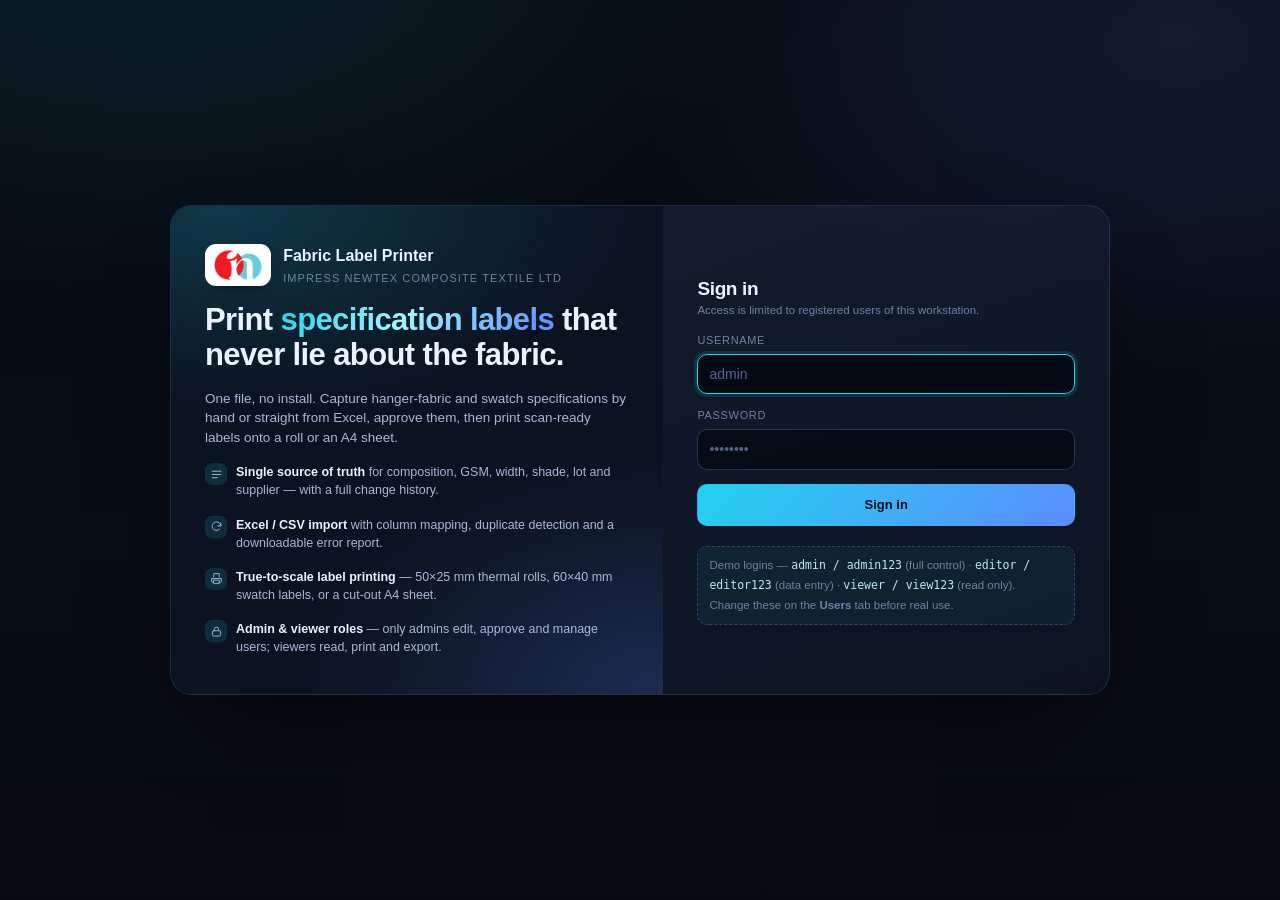
==== Fabric-Label-Printer.html @ ee3ee18d "Add Fabric Label Printer app Co-Authored-By: Claude Sonnet 5.5 <noreply@anthropic.com> Claude-Sessio" ====
<!doctype html>
<html lang="en">
<head>
<meta charset="utf-8">
<meta name="viewport" content="width=device-width, initial-scale=1">
<title>Fabric Label Printer — fabric & swatch specification labels</title>
<meta name="description" content="Offline single-file app to capture hanger-fabric and swatch specifications by hand or from Excel, approve them with admin/viewer roles, and print true-to-scale Code 39 specification labels to a thermal roll or A4 sheet.">
<meta name="generator" content="Fabric Label Printer">
<link rel="icon" href="data:image/svg+xml,%3Csvg xmlns='http://www.w3.org/2000/svg' viewBox='0 0 24 24'%3E%3Crect width='24' height='24' rx='5' fill='%2322d3ee'/%3E%3Cpath d='M5 7h14M5 12h14M5 17h9' stroke='%2304121a' stroke-width='2.2' stroke-linecap='round'/%3E%3C/svg%3E">
<style>
/* ===== Fabric Label Printer — styles ===== */
:root{
  --bg:#070b12; --bg2:#0c1320; --panel:linear-gradient(160deg,rgba(22,32,52,.92),rgba(13,20,34,.88));
  --panel-solid:#111a2b; --line:rgba(120,160,220,.16); --line2:rgba(120,160,220,.28);
  --ink:#eaf1ff; --ink2:#a9b8d4; --mut:#6f82a3;
  --acc:#22d3ee; --acc2:#5b8cff; --ok:#34d399; --warn:#fbbf24; --bad:#fb7185; --mut2:#a78bfa;
  --r:16px; --r-s:11px; --sh:0 18px 40px -22px rgba(0,0,0,.85);
  --f:-apple-system,BlinkMacSystemFont,"Segoe UI",Inter,Roboto,"Helvetica Neue",Arial,sans-serif;
  --mono:ui-monospace,SFMono-Regular,"SF Mono",Menlo,Consolas,monospace;
  color-scheme:dark;
}
*{box-sizing:border-box;-webkit-tap-highlight-color:transparent}
html,body{margin:0;padding:0}
body{
  font-family:var(--f); background:var(--bg); color:var(--ink); min-height:100vh;
  background-image:
    radial-gradient(1100px 620px at 12% -8%, rgba(34,211,238,.10), transparent 60%),
    radial-gradient(900px 560px at 92% 4%, rgba(91,140,255,.12), transparent 62%),
    linear-gradient(180deg,#070b12,#080d16 60%,#070a11);
  background-attachment:fixed; font-size:14px; line-height:1.45;
}
h1,h2,h3,h4{margin:0;font-weight:650;letter-spacing:-.02em}
a{color:var(--acc)}
button,input,select,textarea{font:inherit;color:inherit}
::-webkit-scrollbar{width:11px;height:11px}
::-webkit-scrollbar-thumb{background:rgba(120,160,220,.24);border-radius:8px;border:3px solid transparent;background-clip:content-box}
::-webkit-scrollbar-track{background:transparent}
.hide{display:none!important}
.hid{display:none!important}
/* ---------- layout ---------- */
.app{display:flex;min-height:100vh;flex-direction:column}
header.top{
  position:sticky;top:0;z-index:40;display:flex;align-items:center;gap:14px;padding:10px 18px;
  background:rgba(8,13,22,.82);backdrop-filter:blur(14px);border-bottom:1px solid var(--line);
}
.brand{display:flex;align-items:center;gap:11px;min-width:0}
.logo{width:38px;height:38px;flex:0 0 38px;border-radius:11px;background:linear-gradient(135deg,var(--acc),var(--acc2));
  display:grid;place-items:center;box-shadow:0 8px 22px -10px rgba(34,211,238,.8)}
.logo svg{width:22px;height:22px}
.brand b{font-size:15px;display:block;white-space:nowrap;overflow:hidden;text-overflow:ellipsis;max-width:44vw}
.brandlogo{height:34px;width:auto;flex:0 0 auto;background:#fff;border-radius:9px;padding:3px 5px;box-shadow:0 6px 16px -10px #000}
.brandlogo.lg{height:42px;border-radius:11px}
.brand span{font-size:11px;color:var(--mut);letter-spacing:.10em;text-transform:uppercase}
.top-spacer{flex:1}
.who{display:flex;align-items:center;gap:9px;background:rgba(255,255,255,.04);border:1px solid var(--line);padding:5px 11px 5px 6px;border-radius:999px}
.av{width:26px;height:26px;border-radius:50%;display:grid;place-items:center;font-size:11px;font-weight:700;color:#04121a;
  background:linear-gradient(135deg,var(--acc),#7dd3fc)}
.av.v{background:linear-gradient(135deg,#94a3b8,#cbd5e1)}
.av.e{background:linear-gradient(135deg,#fbbf24,#f59e0b)}
.who small{color:var(--mut);font-size:11px;display:block;line-height:1.1}
.who b{font-size:12.5px}
.tabs{display:flex;gap:2px;overflow-x:auto;padding:0 12px;background:rgba(8,13,22,.55);border-bottom:1px solid var(--line);position:sticky;top:59px;z-index:35;backdrop-filter:blur(12px)}
.tab{display:flex;align-items:center;gap:7px;padding:11px 14px;font-size:13px;color:var(--ink2);border:0;background:none;cursor:pointer;
  border-bottom:2px solid transparent;white-space:nowrap}
.tab:hover{color:var(--ink);background:rgba(255,255,255,.03)}
.tab.on{color:var(--ink);border-bottom-color:var(--acc);background:linear-gradient(180deg,transparent,rgba(34,211,238,.09))}
.tab .ic{font-size:14px;opacity:.9}
.tab .cnt{background:rgba(120,160,220,.18);border-radius:999px;padding:0 6px;font-size:10.5px;color:var(--ink2)}
main{padding:20px 18px 70px;max-width:1560px;margin:0 auto;width:100%}
.view{display:none}
.view.on{display:block;animation:fade .28s ease both}
@keyframes fade{from{opacity:0;transform:translateY(7px)}to{opacity:1;transform:none}}
/* ---------- generic ---------- */
.card{background:var(--panel);border:1px solid var(--line);border-radius:var(--r);box-shadow:var(--sh);padding:16px 17px}
.card+.card{margin-top:15px}
.card h3{font-size:14px;display:flex;align-items:center;gap:9px;margin-bottom:3px}
.card h3 .dot{width:7px;height:7px;border-radius:50%;background:var(--acc);box-shadow:0 0 0 4px rgba(34,211,238,.14)}
.card .sub{color:var(--mut);font-size:12px;margin-bottom:14px}
.row{display:flex;gap:12px;flex-wrap:wrap;align-items:center}
.grid{display:grid;gap:14px}
.g2{grid-template-columns:repeat(2,minmax(0,1fr))}
.g3{grid-template-columns:repeat(3,minmax(0,1fr))}
.g4{grid-template-columns:repeat(4,minmax(0,1fr))}
.g23{grid-template-columns:1.55fr 1fr}
.g32{grid-template-columns:1fr 1.55fr}
@media(max-width:1100px){.g2,.g3,.g4,.g23,.g32{grid-template-columns:1fr}}
.pad-l{padding-left:0}
button.btn{
  display:inline-flex;align-items:center;gap:7px;border:1px solid var(--line2);background:rgba(255,255,255,.045);
  padding:8px 13px;border-radius:10px;cursor:pointer;font-size:13px;transition:.15s;white-space:nowrap
}
button.btn:hover{background:rgba(255,255,255,.09);border-color:var(--acc);transform:translateY(-1px)}
button.btn:active{transform:translateY(0)}
button.btn:disabled{opacity:.4;cursor:not-allowed;transform:none}
button.btn.pri{background:linear-gradient(135deg,var(--acc),var(--acc2));border-color:transparent;color:#04121a;font-weight:650}
button.btn.pri:hover{filter:brightness(1.08)}
button.btn.ok{border-color:rgba(52,211,153,.5);color:#8ff0cd;background:rgba(52,211,153,.12)}
button.btn.bad{border-color:rgba(251,113,133,.5);color:#ffc0cb;background:rgba(251,113,133,.12)}
button.btn.sm{padding:5px 9px;font-size:12px;border-radius:8px}
button.btn.gs{background:none;border-color:transparent;color:var(--ink2)}
button.btn.gs:hover{color:var(--ink);background:rgba(255,255,255,.06)}
label.f{display:block}
label.f>span{display:block;font-size:11px;letter-spacing:.06em;text-transform:uppercase;color:var(--mut);margin-bottom:5px}
label.f>span i{color:var(--bad);font-style:normal}
input[type=text],input[type=password],input[type=number],input[type=date],input[type=search],select,textarea{
  width:100%;background:rgba(4,9,17,.7);border:1px solid var(--line2);border-radius:10px;padding:9px 11px;outline:none;transition:.15s
}
input:focus,select:focus,textarea:focus{border-color:var(--acc);box-shadow:0 0 0 3px rgba(34,211,238,.13);background:rgba(4,9,17,.9)}
input::placeholder,textarea::placeholder{color:#54648a}
select{appearance:none;background-image:linear-gradient(45deg,transparent 50%,var(--ink2) 50%),linear-gradient(135deg,var(--ink2) 50%,transparent 50%);
  background-position:calc(100% - 17px) 50%,calc(100% - 12px) 50%;background-size:5px 5px;background-repeat:no-repeat;padding-right:30px}
.chip{display:inline-flex;align-items:center;gap:6px;padding:3px 10px;border-radius:999px;font-size:11.5px;border:1px solid var(--line2);background:rgba(255,255,255,.04)}
.badge{padding:2.5px 9px;border-radius:999px;font-size:11px;font-weight:650;border:1px solid transparent;white-space:nowrap}
.b-approved{background:rgba(52,211,153,.16);color:#7ff0c4;border-color:rgba(52,211,153,.42)}
.b-draft{background:rgba(148,163,184,.15);color:#c9d6ec;border-color:rgba(148,163,184,.35)}
.b-submitted{background:rgba(34,211,238,.15);color:#8fe9f7;border-color:rgba(34,211,238,.4)}
.b-rejected{background:rgba(251,113,133,.16);color:#ffc3cd;border-color:rgba(251,113,133,.42)}
.b-hold{background:rgba(251,191,36,.16);color:#ffe08a;border-color:rgba(251,191,36,.42)}
.mut{color:var(--mut)}
.mono{font-family:var(--mono)}
.tiny{font-size:11.5px}
.right{text-align:right}
hr.sep{border:0;border-top:1px solid var(--line);margin:15px 0}
/* ---------- login ---------- */
.login-wrap{min-height:100vh;display:grid;place-items:center;padding:24px}
.login{width:100%;max-width:940px;display:grid;grid-template-columns:1.05fr .95fr;border-radius:22px;overflow:hidden;
  border:1px solid var(--line);background:var(--panel);box-shadow:0 40px 90px -40px rgba(0,0,0,.95)}
@media(max-width:820px){.login{grid-template-columns:1fr}}
.login-hero{padding:38px 34px;background:
  radial-gradient(700px 340px at 10% 0%,rgba(34,211,238,.20),transparent 60%),
  radial-gradient(600px 380px at 100% 100%,rgba(91,140,255,.22),transparent 60%),#0b1220;display:flex;flex-direction:column;gap:16px}
.login-hero h1{font-size:31px;line-height:1.12}
.login-hero h1 em{font-style:normal;background:linear-gradient(120deg,var(--acc),#a5f3fc 45%,var(--acc2));-webkit-background-clip:text;background-clip:text;color:transparent}
.login-hero p{color:var(--ink2);margin:0;font-size:13.5px}
.feat{display:flex;gap:9px;align-items:flex-start;font-size:12.5px;color:var(--ink2)}
.feat b{color:var(--ink)}
.feat .k{width:22px;height:22px;flex:0 0 22px;border-radius:7px;background:rgba(34,211,238,.14);display:grid;place-items:center;font-size:12px}
.login-form{padding:34px;display:flex;flex-direction:column;gap:14px;justify-content:center}
.cred-hint{margin-top:6px;font-size:11.5px;color:var(--mut);background:rgba(34,211,238,.07);border:1px dashed var(--line2);padding:9px 11px;border-radius:10px;line-height:1.7}
.cred-hint code{font-family:var(--mono);color:#bde9f4}
/* ---------- KPI ---------- */
.kpis{display:grid;gap:13px;grid-template-columns:repeat(auto-fit,minmax(178px,1fr))}
.kpi{position:relative;overflow:hidden;background:var(--panel);border:1px solid var(--line);border-radius:15px;padding:14px 15px;cursor:default;transition:.18s}
.kpi.cx{cursor:pointer}
.kpi.cx:hover{transform:translateY(-3px);border-color:var(--acc);box-shadow:0 20px 38px -24px rgba(34,211,238,.7)}
.kpi::after{content:"";position:absolute;inset:0 auto auto 0;height:3px;width:100%;background:var(--acc);opacity:.85}
.kpi.k-ok::after{background:var(--ok)} .kpi.k-bad::after{background:var(--bad)}
.kpi.k-warn::after{background:var(--warn)} .kpi.k-mut::after{background:var(--mut2)}
.kpi .lbl{font-size:11px;text-transform:uppercase;letter-spacing:.09em;color:var(--mut);display:flex;align-items:center;gap:6px}
.kpi .val{font-size:32px;font-weight:700;letter-spacing:-.03em;margin:3px 0 1px;font-variant-numeric:tabular-nums}
.kpi .foot{font-size:11.5px;color:var(--mut);display:flex;align-items:center;gap:5px}
.kpi .spark{position:absolute;right:12px;top:12px;opacity:.5;font-size:16px}
.bar{height:7px;border-radius:99px;background:rgba(255,255,255,.07);overflow:hidden;margin-top:9px}
.bar>i{display:block;height:100%;border-radius:99px;background:linear-gradient(90deg,var(--acc),var(--acc2));width:0;transition:width .9s cubic-bezier(.2,.8,.2,1)}
/* ---------- charts ---------- */
.donut{display:flex;gap:20px;align-items:center;flex-wrap:wrap}
.donut .ring{position:relative;width:172px;height:172px;flex:0 0 172px}
.donut .ring svg{transform:rotate(-90deg)}
.donut .ring .mid{position:absolute;inset:0;display:grid;place-items:center;text-align:center}
.donut .ring .mid b{font-size:27px;display:block;line-height:1}
.donut .ring .mid span{font-size:10.5px;color:var(--mut);text-transform:uppercase;letter-spacing:.09em}
.legend{flex:1;min-width:190px;display:flex;flex-direction:column;gap:7px}
.lg{display:flex;align-items:center;gap:9px;font-size:12.5px;cursor:pointer;padding:5px 8px;border-radius:9px;border:1px solid transparent}
.lg:hover{background:rgba(255,255,255,.045);border-color:var(--line)}
.lg .sw{width:10px;height:10px;border-radius:3px;flex:0 0 10px}
.lg .nm{flex:1;color:var(--ink2)}
.lg b{font-variant-numeric:tabular-nums}
.hbars{display:flex;flex-direction:column;gap:9px}
.hb{display:grid;grid-template-columns:112px 1fr 46px;gap:10px;align-items:center;font-size:12px;cursor:pointer;padding:2px 4px;border-radius:8px}
.hb:hover{background:rgba(255,255,255,.045)}
.hb .nm{color:var(--ink2);white-space:nowrap;overflow:hidden;text-overflow:ellipsis}
.hb .tr{height:9px;border-radius:99px;background:rgba(255,255,255,.06);overflow:hidden}
.hb .tr>i{display:block;height:100%;border-radius:99px;width:0;transition:width .9s cubic-bezier(.2,.8,.2,1)}
.hb b{text-align:right;font-variant-numeric:tabular-nums}
/* ---------- table ---------- */
.tbl-wrap{border:1px solid var(--line);border-radius:var(--r);overflow:auto;max-height:64vh;background:rgba(6,11,19,.55)}
table.tbl{width:100%;border-collapse:separate;border-spacing:0;font-size:12.8px}
table.tbl th{position:sticky;top:0;z-index:2;background:#0e1727;text-align:left;font-size:11px;text-transform:uppercase;letter-spacing:.07em;
  color:var(--mut);padding:10px 10px;border-bottom:1px solid var(--line2);white-space:nowrap;cursor:pointer;user-select:none}
table.tbl th:hover{color:var(--ink)}
table.tbl td{padding:9px 10px;border-bottom:1px solid rgba(120,160,220,.09);vertical-align:middle}
table.tbl tbody tr:hover{background:rgba(34,211,238,.055)}
table.tbl tbody tr.sel{background:rgba(34,211,238,.10)}
table.tbl td.act{text-align:right;white-space:nowrap}
table.tbl .ref{font-family:var(--mono);font-size:11.8px;color:#9fe8f7}
.tbl-empty{padding:46px 20px;text-align:center;color:var(--mut)}
.tbl-empty b{display:block;color:var(--ink2);margin-bottom:5px;font-size:14px}
input[type=checkbox]{width:15px;height:15px;accent-color:var(--acc);cursor:pointer}
.toolbar{display:flex;gap:9px;flex-wrap:wrap;align-items:center;margin-bottom:13px}
.toolbar .grow{flex:1;min-width:190px}
.toolbar input[type=search]{padding-left:32px;background-image:url("data:image/svg+xml,%3Csvg xmlns='http://www.w3.org/2000/svg' viewBox='0 0 24 24' fill='none' stroke='%236f82a3' stroke-width='2'%3E%3Ccircle cx='11' cy='11' r='7'/%3E%3Cpath d='M20 20l-3.5-3.5'/%3E%3C/svg%3E");
  background-repeat:no-repeat;background-position:9px 50%;background-size:15px}
.bulk{display:flex;gap:9px;align-items:center;flex-wrap:wrap;background:rgba(34,211,238,.09);border:1px solid rgba(34,211,238,.3);
  border-radius:12px;padding:9px 12px;margin-bottom:12px}
/* ---------- form ---------- */
.fsect{border:1px solid var(--line);border-radius:14px;padding:14px 15px;background:rgba(9,15,26,.5)}
.fsect+.fsect{margin-top:13px}
.fsect h4{font-size:12px;text-transform:uppercase;letter-spacing:.09em;color:var(--acc);margin-bottom:11px;display:flex;align-items:center;gap:8px}
.fgrid{display:grid;gap:11px;grid-template-columns:repeat(auto-fit,minmax(190px,1fr))}
.fgrid .full{grid-column:1/-1}
.warnbox{font-size:12px;color:#ffe08a;background:rgba(251,191,36,.10);border:1px solid rgba(251,191,36,.34);border-radius:10px;padding:8px 11px;margin-top:9px}
/* ---------- label studio ---------- */
.studio{display:grid;grid-template-columns:330px 1fr;gap:15px}
@media(max-width:1150px){.studio{grid-template-columns:1fr}}
.presets{display:flex;flex-wrap:wrap;gap:6px}
.preset{border:1px solid var(--line2);background:rgba(255,255,255,.04);border-radius:9px;padding:6px 9px;font-size:11.5px;cursor:pointer}
.preset.on{border-color:var(--acc);background:rgba(34,211,238,.14);color:#bff0fa}
.fieldlist{display:flex;flex-direction:column;gap:5px;max-height:290px;overflow:auto;padding-right:3px}
.frow{display:flex;align-items:center;gap:8px;font-size:12.5px;background:rgba(255,255,255,.03);border:1px solid var(--line);border-radius:9px;padding:6px 9px}
.frow.on{border-color:rgba(34,211,238,.42);background:rgba(34,211,238,.09)}
.frow .nm{flex:1;white-space:nowrap;overflow:hidden;text-overflow:ellipsis}
.frow .mv{border:0;background:none;color:var(--mut);cursor:pointer;padding:1px 3px;font-size:11px}
.frow .mv:hover{color:var(--ink)}
.stage{background:
  linear-gradient(45deg,rgba(255,255,255,.022) 25%,transparent 25%,transparent 75%,rgba(255,255,255,.022) 75%) 0 0/22px 22px,
  linear-gradient(45deg,rgba(255,255,255,.022) 25%,transparent 25%,transparent 75%,rgba(255,255,255,.022) 75%) 11px 11px/22px 22px,
  #0a1120;
  border:1px solid var(--line);border-radius:14px;padding:22px;display:grid;place-items:center;min-height:430px;overflow:auto}
.stage-inner{transform-origin:top center}
.qlist{display:flex;flex-direction:column;gap:6px;max-height:250px;overflow:auto}
.qitem{display:flex;align-items:center;gap:9px;background:rgba(255,255,255,.03);border:1px solid var(--line);border-radius:10px;padding:7px 10px;font-size:12.5px}
.qitem .ref{font-family:var(--mono);color:#9fe8f7;font-size:11.5px}
.qitem .nm{flex:1;white-space:nowrap;overflow:hidden;text-overflow:ellipsis}
.qitem input{width:58px;text-align:center;padding:4px 6px}
/* ---------- the label itself ---------- */
.label{
  background:#fff;color:#0a0a0a;position:relative;overflow:hidden;display:flex;flex-direction:column;
  border:1px solid #d5dae1;
}
.label .lb-head{display:flex;align-items:flex-start;justify-content:space-between;gap:6px;border-bottom:1.5px solid #0a0a0a;padding-bottom:2px}
.label .lb-brand{font-weight:800;letter-spacing:.02em;text-transform:uppercase;line-height:1.05}
.label .lb-type{font-weight:700;text-transform:uppercase;border:1px solid #0a0a0a;border-radius:3px;padding:0 3px;white-space:nowrap}
.label .lb-idrow{display:flex;align-items:center;gap:6px;margin-top:3px}
.label .lb-ref{font-family:var(--mono);font-weight:700;letter-spacing:.03em}
.label .lb-grid{flex:1;display:grid;align-content:start;gap:0;margin-top:3px}
.label .lb-cell{display:flex;gap:4px;align-items:baseline;border-bottom:1px dotted #b9c0c9;padding:1px 0;min-width:0}
.label .lb-cell .k{color:#4b5563;text-transform:uppercase;letter-spacing:.03em;white-space:nowrap;flex:0 0 auto;font-weight:600}
.label .lb-cell .v{font-weight:650;white-space:normal;overflow:hidden;flex:1;min-width:0;line-height:1.15;max-height:2.3em}
.stage-inner .label.over{box-shadow:inset 0 0 0 2px #ff4b5c}
.label .lb-grid{row-gap:0}
.label .lb-cell.wide{grid-column:1/-1}
.label .lb-foot{display:flex;justify-content:space-between;gap:6px;border-top:1px solid #0a0a0a;padding-top:1px;margin-top:2px;color:#374151;line-height:1.15}
.label .lb-grid{align-content:space-between}
.label .lb-headwrap{display:flex;align-items:center;gap:.55em;min-width:0;flex:1 1 auto}
.label .lb-logo{height:2.05em;width:auto;flex:0 0 auto;image-rendering:auto}
.label.short .lb-logo{height:1.6em}
.label .lb-bar{display:flex;align-items:center;gap:.6em;width:100%;flex:0 0 auto;color:#0a0a0a}
.label .lb-bar .lb-bar-txt{white-space:nowrap}
.label .lb-bar>div{flex:1 1 auto;min-width:0}
.label svg.bcode{display:block;height:100%}
.label .lb-wm{position:absolute;right:-6px;bottom:-10px;font-size:44px;font-weight:900;color:rgba(10,10,10,.05);pointer-events:none}
/* ---------- print ---------- */
#printArea{display:none}
@media print{
  html,body{background:#fff!important;background-image:none!important;color:#111!important;margin:0!important;padding:0!important;width:auto!important;height:auto!important}
  *{-webkit-print-color-adjust:exact!important;print-color-adjust:exact!important}
  .label{break-inside:avoid;page-break-inside:avoid}
  /* --- mode A: printing labels (roll or cut sheet) --- */
  body.printing-labels #app,body.printing-labels #login,body.printing-labels #modalHost,body.printing-labels #toasts{display:none!important}
  body.printing-labels #printArea{display:block!important}
  body.printing-labels #printArea .label{box-shadow:none!important}
  /* --- mode B: printing the report / register (app stays, chrome goes) --- */
  body:not(.printing-labels) #login,body:not(.printing-labels) #modalHost,body:not(.printing-labels) #toasts,
  body:not(.printing-labels) header.top,body:not(.printing-labels) nav.tabs,
  body:not(.printing-labels) .no-print,body:not(.printing-labels) .toolbar,body:not(.printing-labels) .bulk{display:none!important}
  body:not(.printing-labels) main{padding:0!important;max-width:none!important}
  body:not(.printing-labels) button,body:not(.printing-labels) select,body:not(.printing-labels) input[type=search],
  body:not(.printing-labels) .steps,body:not(.printing-labels) .toolbar{display:none!important}
  body:not(.printing-labels) .card,body:not(.printing-labels) .kpi,body:not(.printing-labels) .fsect,body:not(.printing-labels) .tbl-wrap{
    background:#fff!important;color:#111!important;border-color:#c9ced6!important;box-shadow:none!important}
  body:not(.printing-labels) .card h3,body:not(.printing-labels) .card .sub,body:not(.printing-labels) .kpi .val,
  body:not(.printing-labels) .kpi .lbl,body:not(.printing-labels) .kpi .foot,body:not(.printing-labels) h2,
  body:not(.printing-labels) .mut,body:not(.printing-labels) .tiny{color:#111!important}
  body:not(.printing-labels) .wa{background:#fff!important;color:#111!important;border-color:#c9ced6!important}
  body:not(.printing-labels) .kpi::after,body:not(.printing-labels) .dot{display:none!important}
  body:not(.printing-labels) .tbl-wrap{border:1px solid #c9ced6!important}
  body:not(.printing-labels) table.tbl th{background:#eef2f7!important;color:#111!important}
  body:not(.printing-labels) table.tbl td{color:#111!important;border-color:#dde2e8!important}
}
.print-sheet{display:grid;justify-content:start}
.print-sheet .label{margin:0}
.print-sheet.gapped{gap:3mm}
/* ---------- modal / toast ---------- */
.scrim{position:fixed;inset:0;background:rgba(3,6,12,.72);backdrop-filter:blur(4px);z-index:90;display:grid;place-items:center;padding:20px}
.modal{width:100%;max-width:660px;max-height:88vh;overflow:auto;background:linear-gradient(160deg,#131d30,#0d1626);
  border:1px solid var(--line2);border-radius:18px;box-shadow:0 40px 90px -35px #000;padding:20px 21px}
.modal h3{font-size:16px;margin-bottom:4px}
.modal .foot{display:flex;justify-content:flex-end;gap:9px;margin-top:18px;flex-wrap:wrap}
#toasts{position:fixed;right:16px;bottom:16px;z-index:120;display:flex;flex-direction:column;gap:8px;max-width:340px}
.toast{background:linear-gradient(150deg,#152033,#101a2a);border:1px solid var(--line2);border-left:3px solid var(--acc);
  border-radius:12px;padding:10px 13px;font-size:12.8px;box-shadow:0 20px 40px -22px #000;animation:slide .3s ease both}
.toast.ok{border-left-color:var(--ok)} .toast.bad{border-left-color:var(--bad)} .toast.warn{border-left-color:var(--warn)}
@keyframes slide{from{opacity:0;transform:translateX(22px)}to{opacity:1;transform:none}}
/* ---------- misc ---------- */
.drop{border:2px dashed var(--line2);border-radius:16px;padding:34px 20px;text-align:center;transition:.18s;background:rgba(9,15,26,.4)}
.drop.hot{border-color:var(--acc);background:rgba(34,211,238,.09)}
.drop .big{font-size:34px;margin-bottom:8px}
.steps{display:flex;gap:8px;flex-wrap:wrap;margin-bottom:13px}
.step{font-size:11.5px;color:var(--mut);border:1px solid var(--line);border-radius:999px;padding:4px 11px}
.step.on{color:var(--ink);border-color:var(--acc);background:rgba(34,211,238,.12)}
.maptbl{width:100%;border-collapse:collapse;font-size:12.3px}
.maptbl th,.maptbl td{border:1px solid var(--line);padding:6px 8px;text-align:left}
.maptbl th{background:rgba(255,255,255,.04);color:var(--mut);font-size:11px;text-transform:uppercase;letter-spacing:.06em}
.maptbl select{padding:5px 8px;font-size:12px}
.prev-scroll{max-height:270px;overflow:auto;border:1px solid var(--line);border-radius:10px}
.wa{background:rgba(4,9,17,.72);border:1px solid var(--line2);border-radius:12px;padding:13px;font-family:var(--mono);font-size:12.4px;
  white-space:pre-wrap;line-height:1.6;min-height:210px;max-height:330px;overflow:auto}
.report{background:#fff;color:#0b0b0b;border-radius:14px;padding:22px;font-size:12.6px}
.report h2{font-size:19px;color:#0b0b0b}
.report .rhead{display:flex;gap:14px;align-items:center;margin-bottom:6px}
.report .rlogo{height:56px;width:auto;flex:0 0 auto}
.report h3{font-size:13px;color:#0b0b0b;text-transform:uppercase;letter-spacing:.08em;margin:16px 0 7px}
.report table{width:100%;border-collapse:collapse}
.report th,.report td{border:1px solid #cbd2dc;padding:5px 7px;text-align:left;color:#111}
.report th{background:#eef2f7;font-size:11px;text-transform:uppercase;letter-spacing:.06em}
.report .rk{display:grid;grid-template-columns:repeat(auto-fit,minmax(120px,1fr));gap:9px;margin-top:8px}
.report .rk div{border:1px solid #cbd2dc;border-radius:9px;padding:8px 10px}
.report .rk b{display:block;font-size:20px}
.report .rk span{font-size:10.5px;text-transform:uppercase;letter-spacing:.07em;color:#4b5563}
.report .sign{display:grid;grid-template-columns:repeat(3,1fr);gap:22px;margin-top:34px}
.report .sign div{border-top:1px solid #0b0b0b;padding-top:5px;font-size:11px;color:#374151}
.loglist{display:flex;flex-direction:column;gap:6px;max-height:330px;overflow:auto}
.logrow{display:grid;grid-template-columns:132px 92px 1fr;gap:10px;font-size:12.3px;padding:6px 8px;border:1px solid var(--line);border-radius:9px;background:rgba(255,255,255,.025)}
.logrow .t{color:var(--mut);font-family:var(--mono);font-size:11px}
.logrow .u{color:var(--acc)}
.kbd{font-family:var(--mono);font-size:11px;background:rgba(255,255,255,.07);border:1px solid var(--line2);border-radius:6px;padding:1px 6px}
.scan{position:relative;flex:0 0 300px;max-width:300px}
@media(max-width:900px){.scan{flex:1 1 100%;max-width:none}}
.scan input{padding-left:32px}
.hint{font-size:11.5px;color:var(--mut);display:flex;gap:6px;align-items:center}
.swatchline{display:flex;align-items:center;gap:8px}
.cdot{width:15px;height:15px;border-radius:50%;border:1px solid rgba(255,255,255,.35);flex:0 0 15px}

</style>
</head>
<body>
<div id="login" class="login-wrap">
  <div class="login">
    <div class="login-hero">
      <div class="brand" style="gap:12px">
        <img id="loginLogo" class="brandlogo lg" alt="Impress Newtex Composite Textile Ltd">
        <div><b style="font-size:16px">Fabric Label Printer</b><span id="loginPlant">Impress Newtex Composite Textile Ltd</span></div>
      </div>
      <h1>Print <em>specification labels</em> that never lie about the fabric.</h1>
      <p>One file, no install. Capture hanger-fabric and swatch specifications by hand or straight from Excel, approve them, then print scan-ready labels onto a roll or an A4 sheet.</p>
      <div class="feat"><span class="k" data-ic="list" data-ic-size="13"></span><span><b>Single source of truth</b> for composition, GSM, width, shade, lot and supplier — with a full change history.</span></div>
      <div class="feat"><span class="k" data-ic="refresh" data-ic-size="13"></span><span><b>Excel / CSV import</b> with column mapping, duplicate detection and a downloadable error report.</span></div>
      <div class="feat"><span class="k" data-ic="print" data-ic-size="13"></span><span><b>True-to-scale label printing</b> — 50×25 mm thermal rolls, 60×40 mm swatch labels, or a cut-out A4 sheet.</span></div>
      <div class="feat"><span class="k" data-ic="lock" data-ic-size="13"></span><span><b>Admin &amp; viewer roles</b> — only admins edit, approve and manage users; viewers read, print and export.</span></div>
    </div>
    <div class="login-form">
      <div>
        <h2 style="font-size:19px">Sign in</h2>
        <div class="mut tiny">Access is limited to registered users of this workstation.</div>
      </div>
      <label class="f"><span>Username</span><input id="lgUser" type="text" autocomplete="username" placeholder="admin" autofocus></label>
      <label class="f"><span>Password</span><input id="lgPass" type="password" autocomplete="current-password" placeholder="••••••••"></label>
      <div id="lgErr" class="warnbox hide"></div>
      <button class="btn pri" id="lgBtn" style="justify-content:center;padding:11px">Sign in</button>
      <div class="cred-hint">
        Demo logins — <code>admin / admin123</code> (full control) · <code>editor / editor123</code> (data entry) · <code>viewer / view123</code> (read only).<br>
        Change these on the <b>Users</b> tab before real use.
      </div>
    </div>
  </div>
</div>

<div id="app" class="app hide">
  <header class="top">
    <div class="brand">
      <img id="brandLogo" class="brandlogo" alt="Impress Newtex Composite Textile Ltd">
      <div><b id="brandName">Impress Newtex Composite Textile Ltd</b><span id="brandSub">Spec &amp; swatch labelling</span></div>
    </div>
    <div class="top-spacer"></div>
    <button class="btn sm gs" id="btnHelp" title="Keyboard shortcuts"><i data-ic="doc" data-ic-size="14"></i>Shortcuts</button>
    <div class="who">
      <div class="av" id="whoAv">A</div>
      <div><b id="whoName">—</b><small id="whoRole">—</small></div>
      <button class="btn sm gs" id="btnLogout" title="Sign out"><i data-ic="x" data-ic-size="14"></i></button>
    </div>
  </header>

  <nav class="tabs" id="tabs"></nav>

  <main>
    <!-- DASHBOARD -->
    <section class="view on" id="v-dash">
      <div class="row" style="justify-content:space-between;margin-bottom:14px">
        <div>
          <h2 style="font-size:20px">Spec control dashboard</h2>
          <div class="mut tiny" id="dashAsOf">—</div>
        </div>
        <div class="row">
          <button class="btn sm" id="dashRefresh"><i data-ic="refresh"></i>Recompute</button>
          <button class="btn sm" id="dashWa"><i data-ic="msg"></i>WhatsApp summary</button>
          <button class="btn sm pri" id="dashPrint"><i data-ic="print"></i>Print report</button>
        </div>
      </div>
      <div class="kpis" id="kpis"></div>
      <div class="grid g23" style="margin-top:15px">
        <div class="card">
          <h3><span class="dot"></span>Status mix</h3>
          <div class="sub">Click any slice to filter the spec register.</div>
          <div class="donut">
            <div class="ring">
              <svg width="172" height="172" viewBox="0 0 172 172" id="dashRing"></svg>
              <div class="mid"><div><b id="ringTotal">0</b><span>specs</span></div></div>
            </div>
            <div class="legend" id="dashLegend"></div>
          </div>
        </div>
        <div class="card">
          <h3><span class="dot" style="background:var(--acc2);box-shadow:0 0 0 4px rgba(91,140,255,.14)"></span>Data quality watchlist</h3>
          <div class="sub">Automatic checks — incomplete specs never reach the printer.</div>
          <div id="quality"></div>
        </div>
      </div>
      <div class="grid g2" style="margin-top:15px">
        <div class="card">
          <h3><span class="dot" style="background:var(--mut2);box-shadow:0 0 0 4px rgba(167,139,250,.15)"></span>Specs by buyer</h3>
          <div class="sub">Click a bar to drill down.</div>
          <div class="hbars" id="dashBuyers"></div>
        </div>
        <div class="card">
          <h3><span class="dot" style="background:var(--ok);box-shadow:0 0 0 4px rgba(52,211,153,.14)"></span>Fabric type &amp; label mix</h3>
          <div class="sub">What is being labelled this season.</div>
          <div class="hbars" id="dashTypes"></div>
          <div class="hbars" id="dashLabelTypes" style="margin-top:14px"></div>
        </div>
      </div>
      <div class="card" style="margin-top:15px">
        <h3><span class="dot" style="background:var(--bad);box-shadow:0 0 0 4px rgba(251,113,133,.14)"></span>Needs attention now</h3>
        <div class="sub">Rejected, on hold, or submitted and waiting more than 3 days for approval.</div>
        <div id="dashAttention"></div>
      </div>
    </section>

    <!-- SPECS -->
    <section class="view" id="v-specs">
      <div class="row" style="justify-content:space-between;margin-bottom:14px">
        <div><h2 style="font-size:20px">Spec register</h2><div class="mut tiny" id="specsCount">—</div></div>
        <div class="row">
          <div class="scan"><input id="scanIn" type="text" placeholder="Scan a label barcode or type a ref…  (Enter to open)"></div>
          <button class="btn sm" id="btnExportCsv"><i data-ic="down"></i>CSV</button>
          <button class="btn sm" id="btnExportXls"><i data-ic="down"></i>Excel</button>
          <button class="btn sm pri" id="btnNew"><i data-ic="plus"></i>New spec</button>
        </div>
      </div>
      <div class="toolbar">
        <div class="grow"><input id="q" type="search" placeholder="Search ref, article, buyer, style, composition, shade, lot, supplier…  (press /)"></div>
        <select id="fStatus" style="width:auto;min-width:140px"></select>
        <select id="fType" style="width:auto;min-width:140px"></select>
        <select id="fLabelType" style="width:auto;min-width:140px"></select>
        <select id="fBuyer" style="width:auto;min-width:130px"></select>
        <select id="fSupplier" style="width:auto;min-width:130px"></select>
        <select id="fSort" style="width:auto;min-width:150px"></select>
        <button class="btn sm gs" id="btnClear">✕ Clear</button>
      </div>
      <div id="bulk" class="bulk hide"></div>
      <div class="tbl-wrap"><table class="tbl" id="specTbl"></table></div>
    </section>

    <!-- LABEL STUDIO -->
    <section class="view" id="v-label">
      <div class="row" style="justify-content:space-between;margin-bottom:14px">
        <div><h2 style="font-size:20px">Label studio &amp; print queue</h2><div class="mut tiny">Design once, then batch-print to a thermal roll or an A4 cut sheet.</div></div>
        <div class="row">
          <span class="chip">Queue: <b id="qCount">0</b> labels</span>
          <button class="btn sm" id="qClear"><i data-ic="x"></i>Clear queue</button>
        </div>
      </div>
      <div class="studio">
        <div style="display:flex;flex-direction:column;gap:13px">
          <div class="card">
            <h3><span class="dot"></span>1 · Label size</h3>
            <div class="presets" id="sizePresets"></div>
            <div class="grid g2" style="margin-top:11px">
              <label class="f"><span>Width (mm)</span><input id="lsW" type="number" min="20" max="200" step="0.5" value="60"></label>
              <label class="f"><span>Height (mm)</span><input id="lsH" type="number" min="15" max="200" step="0.5" value="40"></label>
            </div>
          </div>
          <div class="card">
            <h3><span class="dot" style="background:var(--mut2);box-shadow:0 0 0 4px rgba(167,139,250,.15)"></span>2 · Fields on the label</h3>
            <div class="sub">Toggle fields, reorder with ▲▼. Values come from the selected spec.</div>
            <div class="row" id="fieldListHeader" style="margin-bottom:8px"></div>
            <div class="fieldlist" id="fieldList"></div>
          </div>
          <div class="card">
            <h3><span class="dot" style="background:var(--ok);box-shadow:0 0 0 4px rgba(52,211,153,.14)"></span>3 · Options</h3>
            <label class="f" style="margin-bottom:9px"><span>Company / brand line</span><input id="lsBrand" type="text" placeholder="e.g. IMPRESS NEWTEX"></label>
            <label class="f" style="margin-bottom:9px"><span>Barcode payload field</span><select id="lsBarcodeField"></select></label>
            <div class="fgrid">
              <label class="f"><span>Logo on label</span><select id="lsLogo"><option value="mono">Monochrome (thermal)</option><option value="colour">Full colour</option><option value="none">None</option></select></label>
              <label class="f"><span>Barcode</span><select id="lsBarcode"><option value="1">Show Code 39</option><option value="0">Hidden</option></select></label>
              <label class="f"><span>Border</span><select id="lsBorder"><option value="1">Yes</option><option value="0">None (die-cut roll)</option></select></label>
              <label class="f"><span>Font size</span><input id="lsFont" type="number" min="5" max="20" step="0.5" value="8"></label>
              <label class="f"><span>Print mode</span><select id="lsMode"><option value="roll">Thermal roll — 1 label / page</option><option value="sheet">A4 sheet — cut-out grid</option></select></label>
            </div>
            <div class="warnbox" id="lsWarn" style="display:none"></div>
          </div>
          <div class="card">
            <h3><span class="dot" style="background:var(--warn);box-shadow:0 0 0 4px rgba(251,191,36,.14)"></span>4 · Print queue</h3>
            <div class="sub">Add specs from the register (row ▸ 🏷) or below.</div>
            <div class="qlist" id="qList"></div>
            <div class="row" style="margin-top:10px">
              <select id="qAdd" style="flex:1;min-width:150px"></select>
              <button class="btn sm" id="qAddBtn"><i data-ic="plus"></i>Add</button>
            </div>
          </div>
        </div>
        <div style="display:flex;flex-direction:column;gap:13px">
          <div class="card">
            <div class="row" style="justify-content:space-between">
              <div>
                <h3><span class="dot"></span>Live preview — <span id="lsSizeTxt" class="mono">60 × 40 mm</span></h3>
                <div class="sub" id="lsPreviewNote">Rendered at true physical scale on screen; zoom out if your display is not 96 dpi.</div>
              </div>
              <div class="row">
                <select id="lsZoom" style="width:auto"><option value="1">100%</option><option value="1.4">140%</option><option value="0.7">70%</option><option value="0">Fit</option></select>
                <button class="btn sm ok" id="btnPrint"><i data-ic="print"></i>Print labels</button>
              </div>
            </div>
            <div class="stage" id="stage"><div class="stage-inner" id="stageInner"></div></div>
          </div>
          <div class="card">
            <h3><span class="dot" style="background:var(--acc2);box-shadow:0 0 0 4px rgba(91,140,255,.14)"></span>Sheet layout planner</h3>
            <div class="sub">How many labels fit on one A4 sheet at the current size (210 × 297 mm, 5 mm margin, 3 mm gap).</div>
            <div id="sheetPlan"></div>
          </div>
        </div>
      </div>
    </section>

    <!-- IMPORT -->
    <section class="view" id="v-import">
      <div class="row" style="justify-content:space-between;margin-bottom:14px">
        <div><h2 style="font-size:20px">Excel / CSV import</h2><div class="mut tiny">Bulk-load or update specs from the factory workbook. Duplicates matched on <b>Ref</b>, else on <b>Article + Shade + Dye lot</b>.</div></div>
        <button class="btn sm gs" id="impTemplate"><i data-ic="down"></i>Download blank template (CSV)</button>
      </div>
      <div class="steps" id="impSteps">
        <span class="step on">1 · Choose file</span><span class="step">2 · Map columns</span><span class="step">3 · Review &amp; import</span>
      </div>
      <div class="card" id="impDropCard">
        <div class="drop" id="impDrop">
          <div class="big" data-ic="imp" data-ic-size="32"></div>
          <b>Drop an .xlsx, .xls, .csv or .tsv file here</b>
          <div class="mut tiny" style="margin-top:5px">First worksheet is read. Header row is auto-detected and mapped to the fields below.</div>
          <div class="row" style="justify-content:center;margin-top:13px">
            <button class="btn sm pri" id="impPick"><i data-ic="imp"></i>Choose file…</button>
            <button class="btn sm gs" id="impPasteBtn"><i data-ic="copy"></i>Paste from clipboard instead</button>
          </div>
          <input type="file" id="impFile" accept=".xlsx,.xls,.csv,.tsv,.txt" class="hide">
        </div>
        <div id="impPasteBox" class="hide" style="margin-top:12px">
          <label class="f"><span>Paste rows (copy cells straight out of Excel — tab or comma separated)</span><textarea id="impPaste" rows="6" placeholder="Ref	Article	Composition	GSM	Width	Shade	Lot	Supplier"></textarea></label>
          <button class="btn sm pri" id="impPasteGo" style="margin-top:9px">Parse pasted rows</button>
        </div>
      </div>
      <div id="impMapCard" class="card hide" style="margin-top:15px">
        <h3><span class="dot"></span>Column mapping <span class="chip" id="impFileInfo" style="margin-left:6px"></span></h3>
        <div class="sub">Auto-matched headers are pre-selected. Set anything wrong to <em>— ignore —</em>.</div>
        <div class="row" style="margin-bottom:11px">
          <label class="f" style="flex:1;min-width:210px"><span>Import mode</span>
            <select id="impMode">
              <option value="upsert">Add new + update existing matches</option>
              <option value="add">Add new only (skip existing)</option>
              <option value="replace">Replace my register with this file</option>
            </select>
          </label>
          <label class="f" style="flex:1;min-width:210px"><span>Status for new rows</span><select id="impStatus"></select></label>
          <label class="f" style="flex:1;min-width:150px"><span>Blank cells</span><select id="impBlank"><option value="keep">Keep existing value</option><option value="clear">Overwrite with blank</option></select></label>
        </div>
        <div class="tbl-wrap" style="max-height:330px"><table class="maptbl" id="impMapTbl"></table></div>
        <div class="row" style="margin-top:12px">
          <button class="btn sm gs" id="impAgain"><i data-ic="refresh"></i>Choose another file</button>
          <div class="top-spacer" style="flex:1"></div>
          <button class="btn sm pri" id="impGo">Preview &amp; import →</button>
        </div>
      </div>
      <div id="impResCard" class="card hide" style="margin-top:15px">
        <h3><span class="dot" style="background:var(--ok);box-shadow:0 0 0 4px rgba(52,211,153,.14)"></span>Import result</h3>
        <div id="impRes"></div>
      </div>
    </section>

    <!-- REPORTS -->
    <section class="view" id="v-reports">
      <div class="row" style="justify-content:space-between;margin-bottom:14px">
        <div><h2 style="font-size:20px">Reports, exports &amp; WhatsApp</h2><div class="mut tiny">Everything reflects the current filter on the Spec register.</div></div>
        <button class="btn sm pri" id="repPrint"><i data-ic="print"></i>Print / Save as PDF</button>
      </div>
      <div class="grid g2">
        <div class="card">
          <h3><span class="dot" style="background:#25d366;box-shadow:0 0 0 4px rgba(37,211,102,.16)"></span>WhatsApp-ready summary</h3>
          <div class="sub">Plain text, no formatting, ready to paste into a group chat.</div>
          <div class="row" style="margin-bottom:10px">
            <label class="f" style="flex:1;min-width:170px"><span>Scope</span><select id="waScope"></select></label>
            <label class="f" style="flex:1;min-width:170px"><span>Detail level</span>
              <select id="waLevel"><option value="kpi">Headlines only</option><option value="exceptions" selected>Headlines + exceptions</option><option value="full">Everything incl. every spec line</option></select>
            </label>
          </div>
          <div class="wa" id="waText"></div>
          <div class="row" style="margin-top:10px">
            <button class="btn sm ok" id="waCopy"><i data-ic="copy"></i>Copy text</button>
            <button class="btn sm" id="waDl"><i data-ic="down"></i>Download .txt</button>
            <button class="btn sm" id="waWa"><i data-ic="msg"></i>Open WhatsApp</button>
            <span class="hint" id="waStat"></span>
          </div>
        </div>
        <div class="card">
          <h3><span class="dot" style="background:var(--acc2);box-shadow:0 0 0 4px rgba(91,140,255,.14)"></span>Export centre</h3>
          <div class="sub">Same filter, three formats.</div>
          <div class="row">
            <button class="btn sm" id="expCsv"><i data-ic="down"></i>CSV (all fields)</button>
            <button class="btn sm" id="expXls"><i data-ic="down"></i>Excel workbook (.xls)</button>
            <button class="btn sm" id="expLabelsCsv"><i data-ic="down"></i>Label queue CSV</button>
            <button class="btn sm" id="expJson"><i data-ic="down"></i>Full backup (JSON)</button>
          </div>
          <hr class="sep">
          <h3><span class="dot" style="background:var(--warn);box-shadow:0 0 0 4px rgba(251,191,36,.14)"></span>Restore</h3>
          <div class="sub">Load a JSON backup — replaces specs, settings and users (admin only).</div>
          <div class="row"><button class="btn sm" id="impJson"><i data-ic="up"></i>Restore from JSON</button><input type="file" id="impJsonFile" accept=".json" class="hide"></div>
          <hr class="sep">
          <div class="hint">Printing the on-screen report gives a clean A4 page with KPIs, the spec table, the sign-off block and the audit footer.</div>
        </div>
      </div>
      <div class="card" style="margin-top:15px">
        <h3><span class="dot" style="background:var(--mut2);box-shadow:0 0 0 4px rgba(167,139,250,.15)"></span>Report preview (A4)</h3>
        <div class="sub">This is exactly what prints.</div>
        <div class="report" id="reportView"></div>
      </div>
    </section>

    <!-- LABELS PREVIEW SHEET -->
    <section class="view" id="v-users">
      <div class="row" style="justify-content:space-between;margin-bottom:14px">
        <div><h2 style="font-size:20px">Users &amp; access</h2><div class="mut tiny">Admin manages everything and approves specs. Editor enters data. Viewer reads, prints and exports only.</div></div>
        <button class="btn sm pri" id="btnNewUser"><i data-ic="plus"></i>Add user</button>
      </div>
      <div class="grid g23">
        <div class="card">
          <h3><span class="dot"></span>Accounts</h3>
          <div class="tbl-wrap" style="max-height:none"><table class="tbl" id="userTbl"></table></div>
        </div>
        <div class="card">
          <h3><span class="dot" style="background:var(--mut2);box-shadow:0 0 0 4px rgba(167,139,250,.15)"></span>Audit trail</h3>
          <div class="sub">Every create, edit, approval and import, newest first.</div>
          <div class="loglist" id="logList"></div>
          <div class="row" style="margin-top:10px"><button class="btn sm" id="logDl"><i data-ic="down"></i>Export audit log (CSV)</button></div>
        </div>
      </div>
    </section>

    <!-- SETTINGS -->
    <section class="view" id="v-settings">
      <div class="row" style="justify-content:space-between;margin-bottom:14px">
        <div><h2 style="font-size:20px">Settings</h2><div class="mut tiny">Workstation identity, numbering and data housekeeping.</div></div>
      </div>
      <div class="grid g2">
        <div class="card">
          <h3><span class="dot"></span>Identity</h3>
          <div class="fgrid" style="margin-top:8px">
            <label class="f"><span>Company / plant name</span><input id="stCompany" type="text" placeholder="Impress Newtex Composite Textile Ltd"></label>
            <label class="f"><span>Unit / department</span><input id="stUnit" type="text" placeholder="Fabric QA — Unit 2"></label>
            <label class="f"><span>Ref code prefix</span><input id="stPrefix" type="text" placeholder="INT" maxlength="6"></label>
            <label class="f"><span>Short name printed on labels</span><input id="stShort" type="text" placeholder="IMPRESS NEWTEX" maxlength="26"></label>
            <label class="f"><span>Logo</span><select id="stLogo"><option value="colour">Colour</option><option value="mono">Monochrome</option><option value="none">No logo</option></select></label>
            <label class="f"><span>Buyers (comma separated)</span><input id="stBuyers" type="text" placeholder="H&amp;M, Zara, Primark, Uniqlo"></label>
            <label class="f"><span>Suppliers / mills (comma separated)</span><input id="stSuppliers" type="text"></label>
          </div>
          <div class="row" style="margin-top:12px"><button class="btn sm pri" id="stSave">Save settings</button></div>
          <hr class="sep">
          <h3><span class="dot" style="background:var(--acc2);box-shadow:0 0 0 4px rgba(91,140,255,.14)"></span>Company logo</h3>
          <div class="sub">The built-in logo is the Impress Newtex mark. Replace it with any PNG/JPG — the monochrome version used on thermal labels is generated automatically.</div>
          <div class="row">
            <button class="btn sm" id="stLogoPick"><i data-ic="up" data-ic-size="14"></i>Upload logo (PNG/JPG)</button>
            <button class="btn sm gs" id="stLogoReset">↺ Use built-in logo</button>
            <input type="file" id="stLogoFile" accept="image/png,image/jpeg,image/webp,image/svg+xml" class="hide">
            <img id="stLogoPrev" alt="" style="height:38px;background:#fff;border-radius:8px;padding:3px 5px">
          </div>
        </div>
        <div class="card">
          <h3><span class="dot" style="background:var(--bad);box-shadow:0 0 0 4px rgba(251,113,133,.14)"></span>Data housekeeping</h3>
          <div class="sub">Everything lives in this browser profile. Back up regularly.</div>
          <div class="row">
            <button class="btn sm" id="hkBackup"><i data-ic="down"></i>Download backup (JSON)</button>
            <button class="btn sm" id="hkSeed"><i data-ic="refresh"></i>Reload demo data</button>
            <button class="btn sm bad" id="hkWipe"><i data-ic="warn"></i>Erase all specs</button>
          </div>
          <hr class="sep">
          <div class="tiny mut" id="hkStats"></div>
          <hr class="sep">
          <div class="hint">Shortcuts: <span class="kbd">/</span> search · <span class="kbd">N</span> new spec · <span class="kbd">P</span> print queue · <span class="kbd">Esc</span> close dialog</div>
        </div>
      </div>
    </section>
  </main>
</div>

<div id="modalHost"></div>
<div id="toasts"></div>
<div id="printArea"></div>

<script>
/* ---- embedded brand assets (keeps the file self-contained/offline) ---- */
const LOGO_COLOR = '[data-uri]';
const LOGO_MONO  = '[data-uri]';

/* ============================================================
   Fabric Label Printer — core: schema, storage, auth, utils
   ============================================================ */
'use strict';

const LABEL_TYPES = ['Hanger fabric','Swatch','Strike-off','Bulk fabric','Pre-production'];
const FABRIC_TYPES = ['Single jersey','Interlock','Rib','Fleece','Piqué','Woven','Denim','Twill','Jacquard','Other'];
const STATUSES = ['Draft','Submitted','Approved','Rejected','On hold'];

/* Field catalogue — drives forms, labels, exports and import mapping */
const FIELDS = [
  {k:'ref',        l:'Ref / label code',   t:'text',     req:1, lab:1, grp:'Identity',   hint:'Unique label code, e.g. FX-2026-0007'},
  {k:'labelType',  l:'Label type',         t:'select',   opts:LABEL_TYPES, req:1, lab:1, grp:'Identity', def:'Hanger fabric'},
  {k:'buyer',      l:'Buyer',              t:'text',     req:1, lab:1, grp:'Identity'},
  {k:'style',      l:'Style / PO',         t:'text',     lab:1, grp:'Identity'},
  {k:'article',    l:'Article / fabric name', t:'text',  req:1, lab:1, grp:'Identity'},
  {k:'fabricType', l:'Fabric construction', t:'select', opts:FABRIC_TYPES, lab:1, grp:'Fabric'},
  {k:'composition',l:'Composition',        t:'text',     req:1, lab:1, grp:'Fabric', hint:'e.g. 95% Cotton 5% Spandex'},
  {k:'gsm',        l:'GSM / weight',       t:'text',     lab:1, grp:'Fabric', hint:'Numbers only, e.g. 180'},
  {k:'width',      l:'Width',              t:'text',     lab:1, grp:'Fabric', hint:'e.g. 68 in / 173 cm'},
  {k:'finish',     l:'Finish / wash',      t:'text',     lab:1, grp:'Fabric'},
  {k:'shadeName',  l:'Shade name',         t:'text',     lab:1, grp:'Colour'},
  {k:'shadeCode',  l:'Shade / colour code',t:'text',     lab:1, grp:'Colour'},
  {k:'hex',        l:'Swatch colour',      t:'color',    lab:0, grp:'Colour'},
  {k:'dyeLot',     l:'Dye lot / batch',    t:'text',     lab:1, grp:'Colour'},
  {k:'supplier',   l:'Mill / supplier',    t:'text',     lab:1, grp:'Source'},
  {k:'season',     l:'Season',             t:'text',     lab:1, grp:'Source'},
  {k:'care',       l:'Care instructions',  t:'text',     lab:0, grp:'Care', hint:'e.g. 30°C wash, do not bleach'},
  {k:'status',     l:'Status',             t:'select',   opts:STATUSES, req:1, lab:1, grp:'Control', def:'Draft'},
  {k:'approvedBy', l:'Approved by',        t:'text',     lab:1, grp:'Control'},
  {k:'approvedOn', l:'Approved on',        t:'date',     lab:1, grp:'Control'},
  {k:'notes',      l:'Notes',              t:'textarea', lab:1, grp:'Control'}
];
const FMAP = {}; FIELDS.forEach(f=>FMAP[f.k]=f);
const GRPS = ['Identity','Fabric','Colour','Source','Care','Control'];

/* Default label field set — sized to actually fit a 60×40 mm swatch label */
const LABEL_ORDER_DEFAULT = ['ref','labelType','buyer','style','article','composition','gsm','shadeName','dyeLot','supplier'];
const LABEL_ORDER_FULL = ['ref','labelType','buyer','style','article','composition','gsm','width','finish','shadeName','shadeCode','dyeLot','supplier','season','status','approvedBy','approvedOn'];

const LS = {
  specs:'fx.specs', users:'fx.users', set:'fx.settings', log:'fx.log',
  sess:'fx.session', seq:'fx.seq', queue:'fx.queue'
};

/* ---------------- tiny utils ---------------- */
const $  = (s,r)=>(r||document).querySelector(s);
const $$ = (s,r)=>[...(r||document).querySelectorAll(s)];
const esc = s => String(s==null?'':s).replace(/[&<>"']/g,c=>({'&':'&amp;','<':'&lt;','>':'&gt;','"':'&quot;',"'":'&#39;'}[c]));
const idate = d => (d instanceof Date? d : new Date(d));
function fmtDate(d){ if(!d) return '—'; const x=idate(d); if(isNaN(x)) return '—';
  return x.toLocaleDateString(undefined,{day:'2-digit',month:'short',year:'numeric'}); }
function fmtDT(d){ if(!d) return '—'; const x=idate(d); if(isNaN(x)) return '—';
  return x.toLocaleString(undefined,{day:'2-digit',month:'short',year:'numeric',hour:'2-digit',minute:'2-digit'}); }
function todayISO(){ const d=new Date(); return new Date(d.getTime()-d.getTimezoneOffset()*6e4).toISOString().slice(0,10); }
function daysAgo(d){ if(!d) return 9999; return Math.floor((Date.now()-idate(d).getTime())/864e5); }
function num(n){ return (n==null||n==='')?'—':Number(n).toLocaleString(); }
function pct(a,b){ return b? Math.round(a/b*1000)/10 : 0; }
function uid(){ return Math.random().toString(36).slice(2,10)+Date.now().toString(36).slice(-4); }
function readLS(k,fb){ try{ const v=localStorage.getItem(k); return v==null? fb : JSON.parse(v); }catch(e){ return fb; } }
function writeLS(k,v){ try{ localStorage.setItem(k,JSON.stringify(v)); }catch(e){ toast('Storage full — export a backup and remove old specs.','bad'); } }
function debounce(fn,ms){ let t; return (...a)=>{ clearTimeout(t); t=setTimeout(()=>fn(...a),ms||200); }; }
function csvCell(v){ const s=String(v==null?'':v); return /[",\n;]/.test(s)? '"'+s.replace(/"/g,'""')+'"' : s; }
function download(name, data, mime){
  const blob = (data instanceof Blob)? data : new Blob([data],{type:mime||'text/plain;charset=utf-8'});
  const a=document.createElement('a'); a.href=URL.createObjectURL(blob); a.download=name;
  document.body.appendChild(a); a.click(); setTimeout(()=>{URL.revokeObjectURL(a.href); a.remove();},1500);
  log('export', 'Downloaded '+name);
}
function bytesToB64(u8){ let s=''; const CH=8192; for(let i=0;i<u8.length;i+=CH) s+=String.fromCharCode.apply(null,u8.subarray(i,i+CH)); return btoa(s); }

/* ---------------- brand logo (built in, or user-supplied) ---------------- */
function logoColor(){ return (SET && SET.logoCustom) || (typeof LOGO_COLOR!=='undefined'? LOGO_COLOR : ''); }
function logoMono(){ return (SET && SET.logoMono) || (typeof LOGO_MONO!=='undefined'? LOGO_MONO : ''); }

/* read a user's image file → normalised colour data URL + thresholded mono data URL */
async function processLogoFile(file){
  const url=URL.createObjectURL(file);
  try{
    const img=await new Promise((res,rej)=>{ const i=new Image(); i.onload=()=>res(i); i.onerror=()=>rej(new Error('That file is not an image this browser can read.')); i.src=url; });
    const W=Math.min(480, img.naturalWidth||480), H=Math.round(W*(img.naturalHeight/img.naturalWidth));
    const c=document.createElement('canvas'); c.width=W; c.height=H;
    const ctx=c.getContext('2d'); ctx.drawImage(img,0,0,W,H);
    const data=ctx.getImageData(0,0,W,H), d=data.data;
    /* mono pass: ink everywhere the pixel is not near-white */
    const m=document.createElement('canvas'); m.width=W; m.height=H;
    const mctx=m.getContext('2d'); const md=mctx.createImageData(W,H), o=md.data;
    for(let i=0;i<d.length;i+=4){
      const r=d[i],g=d[i+1],bl=d[i+2],a=d[i+3];
      const lum=0.299*r+0.587*g+0.114*bl;
      o[i]=10; o[i+1]=10; o[i+2]=10;
      o[i+3] = (a<40 || lum>238)? 0 : (lum<=205? 255 : Math.round((238-lum)/33*255));
    }
    mctx.putImageData(md,0,0);
    return { color:c.toDataURL('image/png'), mono:m.toDataURL('image/png') };
  } finally { URL.revokeObjectURL(url); }
}

/* ---------------- toasts & modal ---------------- */
function toast(msg,kind,ms){
  const t=document.createElement('div'); t.className='toast '+(kind||''); t.innerHTML=msg;
  $('#toasts').appendChild(t); setTimeout(()=>{ t.style.transition='.3s'; t.style.opacity='0'; t.style.transform='translateX(20px)'; setTimeout(()=>t.remove(),320); }, ms||3600);
}
let modalOn=false;
function modal(opts){
  closeModal();
  const host=$('#modalHost'); modalOn=true;
  const scrim=document.createElement('div'); scrim.className='scrim'; scrim.id='scrim';
  scrim.innerHTML='<div class="modal" role="dialog" aria-modal="true"><h3>'+esc(opts.title||'')+'</h3>'
    + (opts.sub? '<div class="sub mut tiny" style="margin-bottom:12px">'+opts.sub+'</div>' : '')
    + '<div id="modalBody">'+(opts.body||'')+'</div>'
    + '<div class="foot">'+ (opts.foot||'<button class="btn" data-close>Close</button>') +'</div></div>';
  host.appendChild(scrim);
  scrim.addEventListener('click',e=>{ if(e.target===scrim) closeModal(); });
  if(opts.onOpen) opts.onOpen(scrim);
}
function closeModal(){ modalOn=false; const s=$('#scrim'); if(s) s.remove(); }
document.addEventListener('keydown',e=>{ if(e.key==='Escape'&&modalOn) closeModal(); });

/* ---------------- settings / users / auth ---------------- */
const DEFAULT_SETTINGS = {
  company:'Impress Newtex Composite Textile Ltd', shortName:'IMPRESS NEWTEX',
  unit:'Composite Textile Unit — Fabric QA', prefix:'INT',
  buyers:['H&M','Zara','Primark','Uniqlo','C&A','Bestseller','Mango','Next'],
  suppliers:['Apex Knit','Square Fabrics','Pacific Mills','Delta Dyeing','Lucky Hosiery','Newtex Dyeing'],
  label:{ w:60, h:40, font:6, brand:'IMPRESS NEWTEX', fields:LABEL_ORDER_DEFAULT.slice(), barcode:1, barcodeField:'ref', border:1, mode:'roll', logo:'mono' },
  logoHeader:1, brand:'impress', seeded:true
};
let SET = Object.assign({}, DEFAULT_SETTINGS, readLS(LS.set,{}));
if(!SET.label || !SET.label.fields) SET.label = Object.assign({}, DEFAULT_SETTINGS.label);
if(SET.label.logo==null) SET.label.logo=DEFAULT_SETTINGS.label.logo;
if(!SET.shortName) SET.shortName = DEFAULT_SETTINGS.shortName;
/* one-time rebrand for files saved before the Impress Newtex identity */
if(SET.brand!=='impress'){
  SET.company=DEFAULT_SETTINGS.company; SET.shortName=DEFAULT_SETTINGS.shortName;
  SET.unit=DEFAULT_SETTINGS.unit; SET.brand='impress';
  if(!SET.label.brand || /KNITWORKS/i.test(SET.label.brand)) SET.label.brand=DEFAULT_SETTINGS.label.brand;
  if(/^FX$/.test(String(SET.prefix||''))) SET.prefix=DEFAULT_SETTINGS.prefix;
  writeLS(LS.set,SET);
}
let SPECS = readLS(LS.specs,null);
let USERS = readLS(LS.users,null);
let LOG   = readLS(LS.log,[]);
let QUEUE = readLS(LS.queue,[]);
let SESS  = readLS(LS.sess,null);

async function sha256(txt){
  if(window.crypto && crypto.subtle && crypto.subtle.digest){
    const buf = await crypto.subtle.digest('SHA-256', new TextEncoder().encode(txt));
    return [...new Uint8Array(buf)].map(b=>b.toString(16).padStart(2,'0')).join('');
  }
  let h=5381; for(let i=0;i<txt.length;i++) h=((h<<5)+h+txt.charCodeAt(i))>>>0; /* file:// fallback */
  return 'fb'+h.toString(16)+txt.length.toString(16);
}
async function hashPw(pw,salt){ return sha256(salt+'::'+pw+'::fabriclabelprinter'); }
function newUser(name,username,pw,role,name2){
  return { id:uid(), name:name||username, username:username.toLowerCase(), role:role||'viewer',
           salt:uid(), active:1, created:new Date().toISOString(), pwHash:null, seed:pw };
}
async function makeUser(name,username,pw,role){
  const u={ id:uid(), name, username:username.toLowerCase(), role, salt:uid(), active:1, created:new Date().toISOString() };
  u.pwHash = await hashPw(pw,u.salt);
  return u;
}
async function seedUsers(){
  return [
    await makeUser('System Admin','admin','admin123','admin'),
    await makeUser('Data Entry','editor','editor123','editor'),
    await makeUser('Floor Viewer','viewer','view123','viewer')
  ];
}
function can(what){
  const r = SESS? SESS.role : 'viewer';
  if(r==='admin') return true;
  if(what==='edit') return r==='editor';
  if(what==='approve') return false;
  if(what==='users'||what==='wipe'||what==='restore'||what==='settings') return false;
  return true; /* view, print, export */
}
const ROLE_LABEL={admin:'Administrator',editor:'Editor — data entry',viewer:'Viewer — read only'};
function userByUname(u){ return USERS.find(x=>x.username===String(u||'').toLowerCase()); }

async function doLogin(username,password){
  const u=userByUname(username);
  if(!u) return {ok:false,msg:'No such username on this workstation.'};
  if(!u.active) return {ok:false,msg:'That account is deactivated. Ask an administrator.'};
  let h=await hashPw(password,u.salt);
  if(h!==u.pwHash){
    /* tolerate accounts created before the app was renamed (previous salt) */
    const legacy=await sha256(u.salt+'::'+password+'::fabricspec');
    if(legacy!==u.pwHash) return {ok:false,msg:'Wrong password. Try again, or ask an admin to reset it.'};
    u.pwHash=h; writeLS(LS.users,USERS);
  }
  SESS={ username:u.username, name:u.name, role:u.role, at:new Date().toISOString() };
  writeLS(LS.sess,SESS);
  log('auth','Signed in');
  return {ok:true,user:u};
}
function logout(){ log('auth','Signed out'); SESS=null; localStorage.removeItem(LS.sess); location.reload(); }

/* ---------------- audit log ---------------- */
function log(action,detail){
  LOG.unshift({ t:new Date().toISOString(), user:SESS? SESS.username : 'system', role:SESS?SESS.role:'-', action, detail:detail||'' });
  if(LOG.length>1500) LOG.length=1500;
  writeLS(LS.log,LOG);
  if($('#logList')) renderLog();
}

/* ---------------- ref sequence ---------------- */
function nextRef(){
  const y=new Date().getFullYear(), pref=(SET.prefix||'FX').toUpperCase();
  let seq=readLS(LS.seq,0)+1; writeLS(LS.seq,seq);
  return pref+'-'+y+'-'+String(seq).padStart(4,'0');
}
function bumpSeq(ref){
  const m=/^([A-Z]{1,6})-(\d{4})-(\d+)$/.exec(String(ref||''));
  if(m && Number(m[2])===new Date().getFullYear()){
    const n=Number(m[3]); if(n>readLS(LS.seq,0)) writeLS(LS.seq,n);
  }
}

/* ---------------- seed specs ---------------- */
function seedSpecs(){
  const rows=[
    ['Hanger fabric','H&M','SS26-K2441','Lycra single jersey','Single jersey','95% Cotton 5% Elastane','180','68 in','Compact, pre-shrunk','Jet black','BLK-011',160,'#12141a','L-4471','Apex Knit','SS26','30°C wash, no bleach','Approved','R. Alam',1],
    ['Hanger fabric','H&M','SS26-K2441','Lycra single jersey','Single jersey','95% Cotton 5% Elastane','180','68 in','Compact, pre-shrunk','Off white','OW-002',0,'#f2efe6','L-4472','Apex Knit','SS26','30°C wash','Approved','R. Alam',4],
    ['Swatch','Zara','FW26-1180','Brushed fleece','Fleece','80% Cotton 20% Poly','320','72 in','Brushed, anti-pill','Heather grey','HGR-330',0,'#9aa0a6','L-4550','Square Fabrics','FW26','40°C wash inside out','Submitted','—',2],
    ['Swatch','Zara','FW26-1180','Brushed fleece','Fleece','80% Cotton 20% Poly','320','72 in','Brushed, anti-pill','Navy','NVY-704',0,'#1d2b46','L-4551','Square Fabrics','FW26','40°C wash inside out','Rejected','—',3],
    ['Strike-off','Uniqlo','UQ-9021','Dry-touch piqué','Piqué','100% Polyester','145','66 in','Moisture wicking','Ice blue','IBL-221',0,'#bcd8e6','L-4602','Pacific Mills','SS26','Machine wash cold','Approved','S. Nahar',6],
    ['Bulk fabric','Primark','PR-7734','French terry','Fleece','70% Cotton 30% Poly','260','70 in','Peach finish','Melange oatmeal','MOA-115',0,'#d8cdb8','L-4701','Delta Dyeing','FW26','30°C wash','Approved','R. Alam',9],
    ['Bulk fabric','Primark','PR-7734','French terry','Fleece','70% Cotton 30% Poly','260','70 in','Peach finish','Bottle green','BGN-880',0,'#124a35','L-4702','Delta Dyeing','FW26','30°C wash','On hold','—',11],
    ['Hanger fabric','C&A','CA-3308','1x1 rib','Rib','97% Cotton 3% Elastane','210','34 in','Tubular','Charcoal','CHR-450',0,'#3a3f45','L-4780','Lucky Hosiery','FW26','30°C wash','Draft','—',1],
    ['Swatch','Bestseller','BS-5519','Denim 11 oz','Denim','98% Cotton 2% Elastane','340','58 in','Rope dyed, sanforized','Indigo rinse','IND-909',0,'#2b4a6f','L-4811','Square Fabrics','SS27','Wash separately','Submitted','—',5],
    ['Pre-production','Bestseller','BS-5519','Denim 11 oz','Denim','98% Cotton 2% Elastane','340','58 in','Rope dyed, sanforized','Stone blue','STB-131',0,'#6f92b8','L-4812','Square Fabrics','SS27','Wash separately','Draft','—',2],
    ['Swatch','Uniqlo','UQ-9100','Airism mesh','Interlock','88% Poly 12% Elastane','120','64 in','Cool touch','Silver grey','SVG-070',0,'#c7ccd1','L-4888','Pacific Mills','SS26','Machine wash cold','Approved','S. Nahar',14],
    ['Hanger fabric','Zara','FW26-1211','Jacquard stripe','Jacquard','60% Cotton 40% Viscose','240','60 in','Enzyme wash','Black ecru stripe','BES-010',0,'#22201c','L-4901','Apex Knit','FW26','Dry clean only','On hold','—',16],
    ['Bulk fabric','C&A','CA-3390','Twill 8 oz','Twill','100% Cotton','270','62 in','Enzyme soft wash','Sand','SND-303',0,'#c2a97e','L-4930','Delta Dyeing','SS27','30°C wash','Draft','—',3],
    ['Swatch','H&M','SS26-K2500','Organic jersey','Single jersey','100% Organic Cotton','160','66 in','GOTS certified','Natural','NAT-001',0,'#e8e0cf','L-4966','Apex Knit','SS26','30°C wash','Approved','R. Alam',0]
  ];
  const now=Date.now();
  return rows.map((r,i)=>{
    const o={ id:uid(), ref:'', labelType:r[0], buyer:r[1], style:r[2], article:r[3], fabricType:r[4],
      composition:r[5], gsm:r[6], width:r[7], finish:r[8], shadeName:r[9], shadeCode:r[10], hex:r[12],
      dyeLot:r[13], supplier:r[14], season:r[15], care:r[16], status:r[17], approvedBy:r[18]==='—'?'':r[18],
      approvedOn:r[17]==='Approved'? new Date(now-r[19]*864e5).toISOString().slice(0,10) : '', notes:'',
      createdBy:'admin', createdAt:new Date(now-(20-i)*36e5).toISOString(), updatedBy:'admin',
      updatedAt:new Date(now-r[19]*864e5).toISOString(),
      submittedAt:(r[17]==='Submitted'||r[17]==='Rejected')? new Date(now-r[19]*864e5).toISOString() : '' };
    return o;
  }).map((o,i)=>{ o.ref=(SET.prefix||'FX')+'-'+new Date().getFullYear()+'-'+String(i+1).padStart(4,'0'); return o; });
}

async function bootData(){
  if(!USERS || !USERS.length){ USERS = await seedUsers(); writeLS(LS.users,USERS); }
  if(!SPECS || !SPECS.length){ SPECS = seedSpecs(); writeLS(LS.specs,SPECS); writeLS(LS.seq,SPECS.length); }
  /* recover plaintext seed passwords for accounts that predate hashing */
  let changed=false;
  for(const u of USERS){ if(!u.pwHash && u.seed){ u.salt=u.salt||uid(); u.pwHash=await hashPw(u.seed,u.salt); delete u.seed; changed=true; } }
  if(changed) writeLS(LS.users,USERS);
}

/* ---------------- icon set (inline SVG, no emoji dependency) ---------------- */
const ICONS = {
  dash:'<path d="M4 19V9m5 10V5m5 14v-7m5 7V8"/>',
  list:'<path d="M4 6h16M4 12h16M4 18h10"/>',
  tag:'<path d="M3 12l9-9h9v9l-9 9-9-9z"/><circle cx="16.5" cy="7.5" r="1.4" fill="currentColor" stroke="none"/>',
  imp:'<path d="M12 3v11m0 0l-4-4m4 4l4-4M4 19h16"/>',
  doc:'<path d="M6 3h8l4 4v14H6z"/><path d="M14 3v4h4M9 12h6M9 16h6"/>',
  lock:'<rect x="4.5" y="10.5" width="15" height="10" rx="2.5"/><path d="M8 10.5V8a4 4 0 018 0v2.5"/>',
  gear:'<circle cx="12" cy="12" r="3.2"/><path d="M12 3v2.2M12 18.8V21M4.2 7.6l1.9 1.1M17.9 15.3l1.9 1.1M4.2 16.4l1.9-1.1M17.9 8.7l1.9-1.1"/>',
  eye:'<path d="M2.5 12S6 5.5 12 5.5 21.5 12 21.5 12 18 18.5 12 18.5 2.5 12 2.5 12z"/><circle cx="12" cy="12" r="2.6"/>',
  pencil:'<path d="M4 20h4l10-10-4-4L4 16z"/><path d="M13.5 6.5l4 4"/>',
  print:'<path d="M7 9V3h10v6M7 19H5a2 2 0 01-2-2v-5h18v5a2 2 0 01-2 2h-2M7 15h10v6H7z"/>',
  down:'<path d="M12 3v12m0 0l-4.5-4.5M12 15l4.5-4.5M5 20h14"/>',
  up:'<path d="M12 20V8m0 0L7.5 12.5M12 8l4.5 4.5M5 4h14"/>',
  plus:'<path d="M12 5v14M5 12h14"/>',
  check:'<path d="M4 12.5l5 5L20 6.5"/>',
  x:'<path d="M6 6l12 12M18 6L6 18"/>',
  msg:'<path d="M21 12a8.5 8.5 0 01-12.2 7.6L4 21l1.4-4.1A8.5 8.5 0 1121 12z"/>',
  copy:'<rect x="9" y="9" width="11" height="11" rx="2"/><path d="M15 5.5A1.5 1.5 0 0013.5 4H6a2 2 0 00-2 2v7.5A1.5 1.5 0 005.5 15"/>',
  refresh:'<path d="M20 11a8 8 0 10-2.3 6M20 5.5V11h-5.5"/>',
  warn:'<path d="M12 3.5l9 16H3z"/><path d="M12 9.5v5M12 17.2v.1"/>',
  search:'<circle cx="11" cy="11" r="7"/><path d="M20 20l-3.6-3.6"/>',
  spark:'<path d="M12 3v3M12 18v3M3 12h3M18 12h3M6 6l2 2M16 16l2 2M18 6l-2 2M8 16l-2 2"/>',
  sheet:'<rect x="3.5" y="4.5" width="17" height="15" rx="2"/><path d="M3.5 9.5h17M9 4.5v15"/>',
  shield:'<path d="M12 3l7 3v6c0 5-3 7.5-7 9-4-1.5-7-4-7-9V6z"/>',
  box:'<path d="M3.5 8.5L12 4l8.5 4.5v7L12 20l-8.5-4.5z"/><path d="M3.5 8.5L12 13l8.5-4.5M12 13v7"/>'
};
function icon(name,size){
  const p=ICONS[name]||ICONS.spark;
  return '<svg viewBox="0 0 24 24" width="'+(size||16)+'" height="'+(size||16)+'" fill="none" stroke="currentColor" stroke-width="1.7" stroke-linecap="round" stroke-linejoin="round" style="flex:0 0 auto">'+p+'</svg>';
}

/* ============================================================
   Code 39 barcode (self-contained SVG renderer)
   ============================================================ */
const C39 = {
 '0':'nnnwwnwnn','1':'wnnwnnnnw','2':'nnwwnnnnw','3':'wnwwnnnnn','4':'nnnwwnnnw','5':'wnnwwnnnn','6':'nnwwwnnnn','7':'nnnwnnwnw',
 '8':'wnnwnnwnn','9':'nnwwnnwnn','A':'wnnnnwnnw','B':'nnwnnwnnw','C':'wnwnnwnnn','D':'nnnnwwnnw','E':'wnnnwwnnn','F':'nnwnwwnnn',
 'G':'nnnnnwwnw','H':'wnnnnwwnn','I':'nnwnnwwnn','J':'nnnnwwwnn','K':'wnnnnnnww','L':'nnwnnnnww','M':'wnwnnnnwn','N':'nnnnwnnww',
 'O':'wnnnwnnwn','P':'nnwnwnnwn','Q':'nnnnnnwww','R':'wnnnnnwwn','S':'nnwnnnwwn','T':'nnnnwnwwn','U':'wwnnnnnnw','V':'nwwnnnnnw',
 'W':'wwwnnnnnn','X':'nwnnwnnnw','Y':'wwnnwnnnn','Z':'nwwnwnnnn','-':'nwnnnnwnw','.':'wwnnnnwnn',' ':'nwwnnnwnn','$':'nwnwnwnnn',
 '/':'nwnwnnnwn','+':'nwnnnwnwn','%':'nnnwnwnwn','*':'nwnnwnwnn'
};
function barcode39SVG(text, opts){
  opts=opts||{};
  const W=Number(opts.width)||1, H=Number(opts.height)||26;
  let t=String(text||'').toUpperCase().replace(/[^0-9A-Z\-. $/+%]/g,'');
  if(!t) t='NA';
  const chars=('*'+t+'*').split('');
  let x=0, bars=[];
  chars.forEach((c,i)=>{
    const pat=C39[c]||C39['-'];
    for(let k=0;k<9;k++){
      const w=(pat[k]==='w'? 3:1)*W;
      if(k%2===0) bars.push('<rect x="'+x.toFixed(1)+'" y="0" width="'+w.toFixed(1)+'" height="'+H+'" fill="currentColor"/>');
      x+=w;
    }
    if(i<chars.length-1) x+=W; /* inter-character gap */
  });
  const width=x+W*2;
  const txt = opts.showText===false? '' :
    '<text x="'+(width/2).toFixed(1)+'" y="'+(H+9)+'" font-size="9" font-family="ui-monospace,Menlo,monospace" text-anchor="middle" fill="#0a0a0a" textLength="'+(width-W*2).toFixed(1)+'" lengthAdjust="spacingAndGlyphs">'+esc(t)+'</text>';
  return '<svg class="bcode" viewBox="0 0 '+width.toFixed(1)+' '+(H+(txt?11:0))+'" preserveAspectRatio="none" style="width:100%;height:100%">'
    + '<g transform="translate('+(W).toFixed(1)+',0)">'+bars.join('')+'</g>' + txt + '</svg>';
}


/* ============================================================
   Views: tabs, dashboard, spec register, spec form, users, settings
   ============================================================ */
const TABS = [
  {id:'dash',    t:'Dashboard',      ic:'dash'},
  {id:'specs',   t:'Spec register',  ic:'list'},
  {id:'label',   t:'Label studio',   ic:'tag'},
  {id:'import',  t:'Excel import',   ic:'imp'},
  {id:'reports', t:'Reports & WhatsApp', ic:'doc'},
  {id:'users',   t:'Users & audit',  ic:'lock', admin:true},
  {id:'settings',t:'Settings',       ic:'gear', admin:true},
  {id:'editoronly', t:'x', ic:'x', hide:true}
];
let VIEW='dash';
const FILTER={ q:'', status:'', type:'', labelType:'', buyer:'', supplier:'', sort:'updated_desc' };

function buildTabs(){
  const host=$('#tabs');
  host.innerHTML = TABS.filter(t=>!t.hide && (!t.admin || SESS.role==='admin'))
    .map(t=>'<button class="tab'+(t.id===VIEW?' on':'')+'" data-tab="'+t.id+'"><span class="ic">'+icon(t.ic,15)+'</span>'+esc(t.t)+
      (t.id==='specs'? '<span class="cnt" id="tabSpecCount">'+SPECS.length+'</span>':'')+
      (t.id==='label'? '<span class="cnt" id="tabQCount">'+QUEUE.reduce((s,q)=>s+q.copies,0)+'</span>':'')+'</button>').join('');
  host.onclick=e=>{ const b=e.target.closest('[data-tab]'); if(b) go(b.dataset.tab); };
}
function go(id){
  VIEW=id;
  $$('.view').forEach(v=>v.classList.toggle('on', v.id==='v-'+id));
  $$('.tab').forEach(t=>t.classList.toggle('on', t.dataset.tab===id));
  if(id==='dash') renderDash();
  if(id==='specs') renderSpecs();
  if(id==='label') renderStudio();
  if(id==='reports'){ renderReport(); renderWa(); }
  if(id==='users'){ renderUsers(); renderLog(); }
  if(id==='settings') renderSettings();
  window.scrollTo({top:0,behavior:'smooth'});
}

/* ---------------- filtering & metrics ---------------- */
function matches(r){
  const f=FILTER;
  if(f.status && r.status!==f.status) return false;
  if(f.type && r.fabricType!==f.type) return false;
  if(f.labelType && r.labelType!==f.labelType) return false;
  if(f.buyer && r.buyer!==f.buyer) return false;
  if(f.supplier && r.supplier!==f.supplier) return false;
  if(f.q){
    const hay=[r.ref,r.article,r.buyer,r.style,r.composition,r.shadeName,r.shadeCode,r.dyeLot,r.supplier,r.labelType,r.fabricType,r.season,r.finish,r.notes,r.approvedBy]
      .join(' ').toLowerCase();
    if(!f.q.toLowerCase().split(/\s+/).every(w=>hay.includes(w))) return false;
  }
  return true;
}
function filtered(){
  const arr=SPECS.filter(matches);
  const s=FILTER.sort;
  const cmp={
    updated_desc:(a,b)=>String(b.updatedAt||'').localeCompare(String(a.updatedAt||'')),
    updated_asc:(a,b)=>String(a.updatedAt||'').localeCompare(String(b.updatedAt||'')),
    ref_asc:(a,b)=>String(a.ref).localeCompare(String(b.ref),undefined,{numeric:true}),
    buyer_asc:(a,b)=>String(a.buyer).localeCompare(String(b.buyer))||String(a.ref).localeCompare(String(b.ref)),
    article_asc:(a,b)=>String(a.article).localeCompare(String(b.article)),
    status_asc:(a,b)=>STATUSES.indexOf(a.status)-STATUSES.indexOf(b.status)||String(a.ref).localeCompare(String(b.ref))
  }[s]||cmpFallback;
  return arr.sort(cmp);
}
function cmpFallback(a,b){ return String(b.updatedAt||'').localeCompare(String(a.updatedAt||'')); }

/* Data-quality engine: reuse for dashboard + report + WhatsApp */
function qualityIssues(){
  const out=[];
  const push=(sev,title,rows,fix)=>{ if(rows.length) out.push({sev,title,rows,fix}); };
  push('bad','Rejected specs still in the file', SPECS.filter(r=>r.status==='Rejected').map(r=>r.ref),'Re-dye or re-submit');
  push('bad','Composition does not add up to 100%', SPECS.filter(r=>{ const n=(String(r.composition||'').match(/\d+(\.\d+)?/g)||[]).map(Number); const sum=n.reduce((a,b)=>a+b,0); return n.length>1 && Math.abs(sum-100)>0.6; }).map(r=>r.ref),'Fix percentages');
  push('warn','GSM looks out of range (30–900)', SPECS.filter(r=>{ const g=parseFloat(String(r.gsm||'').replace(/[^\d.]/g,'')); return r.gsm && (!isFinite(g)||g<30||g>900); }).map(r=>r.ref),'Check weight column');
  push('warn','Missing dye lot / batch', SPECS.filter(r=>!r.dyeLot).map(r=>r.ref),'Add lot for traceability');
  push('warn','Missing shade code', SPECS.filter(r=>!r.shadeCode).map(r=>r.ref),'Add shade code');
  push('warn','No mill / supplier recorded', SPECS.filter(r=>!r.supplier).map(r=>r.ref),'Add supplier');
  push('mut','Submitted > 3 days and still not approved', SPECS.filter(r=>r.status==='Submitted' && daysAgo(r.updatedAt)>3).map(r=>r.ref),'Chase approval');
  push('mut','Approved but no approver / date', SPECS.filter(r=>r.status==='Approved' && (!r.approvedBy||!r.approvedOn)).map(r=>r.ref),'Complete approval block');
  return out;
}

/* ---------------- dashboard ---------------- */
function countBy(arr,key){ const m={}; arr.forEach(r=>{ const k=r[key]||'(blank)'; m[k]=(m[k]||0)+1; }); return m; }
function renderDash(){
  const all=SPECS, f=filtered();
  const approved=all.filter(r=>r.status==='Approved').length;
  const pending=all.filter(r=>r.status==='Submitted').length;
  const draft=all.filter(r=>r.status==='Draft').length;
  const rej=all.filter(r=>r.status==='Rejected').length;
  const hold=all.filter(r=>r.status==='On hold').length;
  const labels=QUEUE.reduce((s,q)=>s+q.copies,0)+ (SET.printedCount||0);
  const issues=qualityIssues().reduce((s,g)=>s+g.rows.length,0);
  const todayLabels=SPECS.filter(r=>daysAgo(r.updatedAt)<=0).length;

  const cards=[
    {lbl:'Specs in register', v:all.length, foot:num(todayLabels)+' touched today', k:'', click:''},
    {lbl:'Approved', v:approved, foot:pct(approved,all.length)+'% of register', k:'k-ok', click:'Approved', bar:pct(approved,all.length)},
    {lbl:'Awaiting approval', v:pending, foot:pending? 'oldest '+Math.max(...all.filter(r=>r.status==='Submitted').map(r=>daysAgo(r.updatedAt)),0)+' d in queue':'queue clear', k:'k-warn', click:'Submitted'},
    {lbl:'Draft (not submitted)', v:draft, foot:'cannot be printed for approval', k:'k-mut', click:'Draft'},
    {lbl:'Rejected / on hold', v:rej+hold, foot:rej+' rejected · '+hold+' on hold', k:'k-bad', click:'Rejected'},
    {lbl:'Data quality flags', v:issues, foot:issues? 'fix before printing':'all checks pass', k:issues?'k-bad':'k-ok'},
    {lbl:'Labels queued', v:labels, foot:QUEUE.length+' specs in queue', k:'k-mut'},
    {lbl:'Buyers / mills', v:Object.keys(countBy(all,'buyer')).length+' / '+Object.keys(countBy(all,'supplier')).length, foot:'distinct in register', k:''}
  ];
  $('#kpis').innerHTML = cards.map(c=>'<div class="kpi '+(c.k||'')+(c.click?' cx':'')+'"'+(c.click?' data-status="'+c.click+'" tabindex="0" role="button" aria-label="Filter by '+esc(c.lbl)+'"':'')+'>'
    + '<div class="lbl">'+esc(c.lbl)+'</div><div class="val" data-v="'+c.v+'">0</div><div class="foot">'+esc(c.foot)+'</div>'
    + (c.bar!=null? '<div class="bar"><i data-w="'+c.bar+'"></i></div>':'') + '</div>').join('');
  animateCounts();
  setTimeout(()=>$$('#kpis .bar>i').forEach(i=>i.style.width=i.dataset.w+'%'),120);
  $('#dashAsOf').textContent='Register as of '+fmtDT(new Date())+' · signed in as '+(SESS?SESS.name:'—')+' ('+(SESS?SESS.role:'—')+')';
  $('#kpis').onclick=e=>{ const k=e.target.closest('[data-status]'); if(k){ FILTER.status=k.dataset.status; syncFilters(); go('specs'); } };
  $('#kpis').onkeydown=e=>{ if((e.key==='Enter'||e.key===' ')&&e.target.dataset.status){ e.preventDefault(); FILTER.status=e.target.dataset.status; syncFilters(); go('specs'); } };

  /* donut */
  const mix=[['Approved',approved,'var(--ok)'],['Submitted',pending,'var(--acc)'],['Draft',draft,'#94a3b8'],['Rejected',rej,'var(--bad)'],['On hold',hold,'var(--warn)']];
  const tot=mix.reduce((s,m)=>s+m[1],0)||1;
  const R=70, C=2*Math.PI*R; let off=0;
  $('#dashRing').innerHTML = mix.map(m=>{
    const len=C*(m[1]/tot), seg='<circle cx="86" cy="86" r="'+R+'" fill="none" stroke="'+m[2]+'" stroke-width="19" stroke-dasharray="'+len.toFixed(2)+' '+(C-len).toFixed(2)+'" stroke-dashoffset="'+(-off).toFixed(2)+'" stroke-linecap="butt" style="transition:.8s"/>';
    off+=len; return seg;
  }).join('') + '<circle cx="86" cy="86" r="52" fill="rgba(7,11,18,.65)"/>';
  $('#ringTotal').textContent=tot;
  $('#dashLegend').innerHTML = mix.map(m=>'<div class="lg" data-status="'+m[0]+'" tabindex="0" role="button"><span class="sw" style="background:'+m[2]+'"></span><span class="nm">'+m[0]+'</span><b>'+m[1]+'</b><span class="mut tiny">'+pct(m[1],tot)+'%</span></div>').join('')
    + '<div class="lg" style="cursor:default"><span class="sw" style="background:rgba(255,255,255,.15)"></span><span class="nm">Approval rate (approved ÷ decided)</span><b>'+pct(approved,approved+rej)+'%</b></div>';
  $('#dashLegend').onclick=e=>{ const l=e.target.closest('[data-status]'); if(l){ FILTER.status=l.dataset.status; syncFilters(); go('specs'); } };

  /* quality watchlist */
  const groups=qualityIssues();
  $('#quality').innerHTML = groups.length? groups.map(g=>{
    const col = g.sev==='bad'?'var(--bad)': g.sev==='warn'?'var(--warn)':'var(--mut2)';
    return '<div class="lg" data-qrefs="'+esc(g.rows.slice(0,400).join(','))+'" tabindex="0" role="button" style="align-items:flex-start">'
      + '<span class="sw" style="background:'+col+';margin-top:5px"></span><span class="nm"><b style="color:var(--ink)">'+esc(g.title)+'</b><br><span class="tiny mut">'+g.rows.length+' spec'+(g.rows.length>1?'s':'')+' · '+esc(g.fix)+' · '+esc(g.rows.slice(0,4).join(', '))+(g.rows.length>4?' +'+(g.rows.length-4)+' more':'')+'</span></span>'
      + '<span class="badge" style="background:transparent;border-color:'+col+';color:'+col+'">'+g.rows.length+'</span></div>';
  }).join('') : '<div class="lg" style="cursor:default"><span class="sw" style="background:var(--ok)"></span><span class="nm">All checks pass — no incomplete specs.</span></div>';
  $('#quality').onclick=e=>{ const l=e.target.closest('[data-qrefs]'); if(l){ FILTER.q=''; FILTER.status=''; FILTER.type=''; FILTER.labelType=''; FILTER.buyer=''; FILTER.supplier='';
    const refs=l.dataset.qrefs.split(','); FILTER.q=refs.length===1?refs[0]:refs.slice(0,6).join(' ');
    syncFilters(); go('specs'); } };

  /* bars */
  bars('#dashBuyers', countBy(all,'buyer'), 'var(--acc)', 'buyer');
  const tm=countBy(all,'fabricType');
  bars('#dashTypes', tm, 'var(--ok)','type');
  bars('#dashLabelTypes', countBy(all,'labelType'), 'var(--mut2)','labelType', true);

  /* attention */
  const att=all.filter(r=>r.status==='Rejected'||r.status==='On hold'||(r.status==='Submitted'&&daysAgo(r.updatedAt)>3))
    .sort((a,b)=>daysAgo(b.updatedAt)-daysAgo(a.updatedAt)).slice(0,8);
  $('#dashAttention').innerHTML = att.length? '<div class="tbl-wrap" style="max-height:none"><table class="tbl"><thead><tr><th>Ref</th><th>Article</th><th>Buyer</th><th>Shade</th><th>Status</th><th>Age</th><th class="right">Action</th></tr></thead><tbody>'
    + att.map(r=>'<tr><td class="ref">'+esc(r.ref)+'</td><td>'+esc(r.article)+'</td><td>'+esc(r.buyer)+'</td><td>'+esc(r.shadeName||'—')+'</td>'
      + '<td><span class="badge b-'+(r.status==='On hold'?'hold':r.status.toLowerCase())+'">'+esc(r.status)+'</span></td>'
      + '<td>'+daysAgo(r.updatedAt)+' d</td><td class="act"><button class="btn sm gs" data-open="'+r.id+'">Open</button></td></tr>').join('')
    + '</tbody></table></div>' : '<div class="mut tiny">Nothing critical. Queue is clean.</div>';
  $('#dashAttention').onclick=e=>{ const b=e.target.closest('[data-open]'); if(b) openSpec(b.dataset.open); };
}
function bars(sel, map, color, key, small){
  const ent=Object.entries(map).sort((a,b)=>b[1]-a[1]).slice(0, small?4:8);
  const max=Math.max(...ent.map(e=>e[1]),1);
  $(sel).innerHTML = ent.length? ent.map(([k,v])=>'<div class="hb" data-k="'+esc(k)+'" data-key="'+key+'" tabindex="0" role="button"><span class="nm">'+esc(k)+'</span>'
    + '<span class="tr"><i data-w="'+(v/max*100)+'" style="background:'+color+'"></i></span><b>'+v+'</b></div>').join('') : '<div class="mut tiny">No data.</div>';
  setTimeout(()=>$$(sel+' .hb .tr>i').forEach(i=>i.style.width=i.dataset.w+'%'),120);
  $(sel).onclick=e=>{ const b=e.target.closest('[data-key]'); if(!b) return;
    FILTER[b.dataset.key]=b.dataset.k; syncFilters(); go('specs'); };
}
function animateCounts(){
  $$('#kpis .val').forEach(el=>{
    const raw=String(el.dataset.v==null?'':el.dataset.v).trim();
    const target=Number(raw);
    if(!/^\d+$/.test(raw) || !isFinite(target)){ el.textContent=raw; return; }
    let cur=0; const step=Math.max(1,Math.round(target/22));
    const t=setInterval(()=>{ cur+=step; if(cur>=target){ cur=target; clearInterval(t);} el.textContent=cur.toLocaleString(); },26);
  });
}

/* ---------------- spec register ---------------- */
let SEL=new Set();
function syncFilters(){
  $('#q').value=FILTER.q||''; $('#fStatus').value=FILTER.status; $('#fType').value=FILTER.type;
  $('#fLabelType').value=FILTER.labelType; $('#fBuyer').value=FILTER.buyer; $('#fSupplier').value=FILTER.supplier; $('#fSort').value=FILTER.sort;
}
function fillSelects(){
  const opt=(v,l)=>'<option value="'+esc(v)+'">'+esc(l||v||'All')+'</option>';
  $('#fStatus').innerHTML=opt('','All statuses')+STATUSES.map(s=>opt(s)).join('');
  $('#fType').innerHTML=opt('','All fabrics')+FABRIC_TYPES.map(s=>opt(s)).join('');
  $('#fLabelType').innerHTML=opt('','All label types')+LABEL_TYPES.map(s=>opt(s)).join('');
  $('#fBuyer').innerHTML=opt('','All buyers')+[...new Set(SPECS.map(r=>r.buyer).filter(Boolean))].sort().map(s=>opt(s)).join('');
  $('#fSupplier').innerHTML=opt('','All mills')+[...new Set(SPECS.map(r=>r.supplier).filter(Boolean))].sort().map(s=>opt(s)).join('');
  $('#fSort').innerHTML=[['updated_desc','Sort: recently updated'],['ref_asc','Sort: ref A→Z'],['buyer_asc','Sort: buyer'],['article_asc','Sort: article'],['status_asc','Sort: status']].map(a=>opt(a[0],a[1])).join('');
  $('#impStatus').innerHTML=STATUSES.map(s=>'<option value="'+s+'"'+(s==='Draft'?' selected':'')+'>'+s+'</option>').join('');
  const bcOpts=FIELDS.filter(f=>['ref','shadeCode','dyeLot','style'].includes(f.k)).map(f=>'<option value="'+f.k+'">'+esc(f.l)+'</option>').join('');
  $('#lsBarcodeField').innerHTML=bcOpts;
  $('#qAdd').innerHTML='<option value="">— pick a spec to queue —</option>'+SPECS.map(r=>'<option value="'+r.id+'">'+esc(r.ref+' · '+r.article+' · '+(r.shadeName||''))+'</option>').join('');
}
function renderSpecs(){
  const rows=filtered();
  const cols=['ref','article','labelType','buyer','style','composition','gsm','width','shadeName','dyeLot','supplier','status'];
  $('#specsCount').textContent=rows.length+' of '+SPECS.length+' specs'+(Object.values(FILTER).some(v=>v&&v!==FILTER.sort)?' (filtered)':'')+' · '+['Approved','Submitted','Draft','Rejected','On hold'].map(s=>s+': '+rows.filter(r=>r.status===s).length).join(' · ');
  if(!rows.length){
    $('#specTbl').innerHTML='<tbody><tr><td><div class="tbl-empty"><b>No specs match this filter</b>Clear the filters, or add a new spec with <span class="kbd">N</span>.</div></td></tr></tbody>';
    renderBulk(); $('#tabSpecCount').textContent=SPECS.length; return;
  }
  $('#specTbl').innerHTML='<thead><tr><th style="width:34px"><input type="checkbox" id="selAll" '+(SEL.size&&SEL.size===rows.length?'checked':'')+'></th>'
    + cols.map(c=>'<th data-col="'+c+'">'+esc((FMAP[c]&&FMAP[c].l)||c)+(c==='ref'?' ⇅':'')+'</th>').join('')
    + '<th class="right" style="cursor:default">Actions</th></tr></thead><tbody>'
    + rows.map(r=>'<tr data-id="'+r.id+'" class="'+(SEL.has(r.id)?'sel':'')+'">'
      + '<td><input type="checkbox" data-sel="'+r.id+'" '+(SEL.has(r.id)?'checked':'')+'></td>'
      + '<td class="ref">'+esc(r.ref)+'</td>'
      + '<td><b>'+esc(r.article)+'</b><div class="tiny mut">'+esc(r.fabricType||'')+'</div></td>'
      + '<td>'+esc(r.labelType)+'</td>'
      + '<td>'+esc(r.buyer)+'</td><td class="mono tiny">'+esc(r.style||'—')+'</td>'
      + '<td>'+esc(r.composition||'—')+'</td><td>'+esc(r.gsm||'—')+'</td><td>'+esc(r.width||'—')+'</td>'
      + '<td><span class="swatchline">'+(r.hex?'<span class="cdot" style="background:'+esc(r.hex)+'"></span>':'')+esc(r.shadeName||'—')+'</span></td>'
      + '<td class="mono tiny">'+esc(r.dyeLot||'—')+'</td>'
      + '<td><span class="badge b-'+((r.status==='On hold')?'hold':String(r.status).toLowerCase())+'">'+esc(r.status)+'</span></td>'
      + '<td class="act"><button class="btn sm gs" data-open="'+r.id+'" title="Open spec card">'+icon('eye',14)+'</button>'
      + (can('edit')? '<button class="btn sm gs" data-edit="'+r.id+'" title="Edit spec">'+icon('pencil',14)+'</button>':'')
      + '<button class="btn sm gs" data-label="'+r.id+'" title="Add to print queue">'+icon('tag',14)+'</button></td></tr>').join('')
    + '</tbody>';
  $('#tabSpecCount').textContent=SPECS.length;
  renderBulk();
}
function renderBulk(){
  const host=$('#bulk'); const n=SEL.size;
  if(!n){ host.classList.add('hide'); return; }
  host.classList.remove('hide');
  const refs=SPECS.filter(r=>SEL.has(r.id));
  host.innerHTML='<b>'+n+' selected</b>'
    + '<span class="mut tiny">'+esc(refs.slice(0,3).map(r=>r.ref).join(', '))+(n>3?' +'+(n-3):'')+'</span>'
    + '<div class="top-spacer" style="flex:1"></div>'
    + '<button class="btn sm" data-bulk="queue">'+icon('tag',14)+'Queue labels</button>'
    + '<button class="btn sm" data-bulk="print">'+icon('print',14)+'Print now</button>'
    + (can('approve')?'<button class="btn sm ok" data-bulk="approve">'+icon('check',14)+'Approve</button><button class="btn sm bad" data-bulk="reject">'+icon('x',14)+'Reject</button>':'')
    + '<button class="btn sm" data-bulk="csv">'+icon('down',14)+'Export CSV</button>'
    + (SESS.role==='admin'?'<button class="btn sm bad" data-bulk="del">'+icon('x',14)+'Delete</button>':'')
    + '<button class="btn sm gs" data-bulk="none">'+icon('x',14)+'Clear</button>';
}
$('#bulk') && $('#bulk').addEventListener('click',async e=>{
  const b=e.target.closest('[data-bulk]'); if(!b) return;
  const ids=[...SEL], recs=SPECS.filter(r=>SEL.has(r.id)); const act=b.dataset.bulk;
  if(act==='none'){ SEL.clear(); renderSpecs(); return; }
  if(act==='queue'){ recs.forEach(r=>queueAdd(r.id,1)); toast(ids.length+' specs added to the print queue.','ok'); go('label'); return; }
  if(act==='print'){ recs.forEach(r=>queueAdd(r.id,1)); buildPrint(); return; }
  if(act==='csv'){ exportCsv(recs); return; }
  if(act==='approve'||act==='reject'){
    const st=act==='approve'?'Approved':'Rejected';
    recs.forEach(r=>{ r.status=st; r.approvedBy = st==='Approved'? (SESS.name||SESS.username):''; r.approvedOn = st==='Approved'? todayISO():''; r.updatedAt=new Date().toISOString(); r.updatedBy=SESS.username; });
    saveSpecs(); log('status','Marked '+ids.length+' specs '+st); toast(ids.length+' specs set to '+st+'.', act==='approve'?'ok':'warn'); SEL.clear(); renderSpecs(); renderDash(); return;
  }
  if(act==='del'){
    confirmBox('Delete '+ids.length+' spec(s)?','This cannot be undone from the UI. Export a backup first if unsure.',()=>{
      SPECS=SPECS.filter(r=>!SEL.has(r.id)); SEL.clear(); saveSpecs(); log('delete','Deleted '+ids.length+' specs');
      renderSpecs(); renderDash(); renderWa(); toast('Deleted.','warn'); });
  }
});

/* row clicks + toolbar */
function wireSpecs(){
  $('#q').addEventListener('input',debounce(e=>{ FILTER.q=e.target.value; renderSpecs(); },180));
  ['fStatus','fType','fLabelType','fBuyer','fSupplier','fSort'].forEach(id=>{
    $('#'+id).addEventListener('change',e=>{
      FILTER[{fStatus:'status',fType:'type',fLabelType:'labelType',fBuyer:'buyer',fSupplier:'supplier',fSort:'sort'}[id]]=e.target.value;
      renderSpecs();
    });
  });
  $('#btnClear').onclick=()=>{ Object.assign(FILTER,{q:'',status:'',type:'',labelType:'',buyer:'',supplier:'',sort:'updated_desc'}); syncFilters(); renderSpecs(); };
  $('#specTbl').addEventListener('click',e=>{
    if(e.target.id==='selAll'){ const rows=filtered(); if(e.target.checked) rows.forEach(r=>SEL.add(r.id)); else SEL.clear(); renderSpecs(); return; }
    const cb=e.target.closest('[data-sel]'); if(cb){ cb.checked? SEL.add(cb.dataset.sel):SEL.delete(cb.dataset.sel); renderSpecs(); return; }
    const o=e.target.closest('[data-open]'), ed=e.target.closest('[data-edit]'), lb=e.target.closest('[data-label]');
    if(o) return openSpec(o.dataset.open);
    if(ed) return openForm(SPECS.find(r=>r.id===ed.dataset.edit));
    if(lb){ queueAdd(lb.dataset.label,1); toast('Added to print queue.','ok'); buildTabs(); return; }
    const th=e.target.closest('th[data-col]'); if(th){ sortBy(th.dataset.col); }
  });
  $('#scanIn').addEventListener('keydown',e=>{
    if(e.key!=='Enter') return;
    const v=e.target.value.trim().toLowerCase(); if(!v) return;
    const hit=SPECS.find(r=>String(r.ref).toLowerCase()===v || String(r.shadeCode||'').toLowerCase()===v || String(r.dyeLot||'').toLowerCase()===v);
    if(hit){ openSpec(hit.id); e.target.value=''; } else { toast('No spec matches “'+esc(v)+'”.','warn'); }
  });
  $('#btnNew').onclick=()=>openForm(null);
  $('#btnExportCsv').onclick=()=>exportCsv(filtered());
  $('#btnExportXls').onclick=()=>exportXls(filtered());
}
function sortBy(col){
  const map={ref:'ref_asc',buyer:'buyer_asc',article:'article_asc',status:'status_asc'};
  FILTER.sort=map[col]||'updated_desc'; $('#fSort').value=FILTER.sort; renderSpecs();
}
function saveSpecs(){ writeLS(LS.specs,SPECS); }

/* ---------------- spec detail & form ---------------- */
function openSpec(id){
  const r=SPECS.find(x=>x.id===id); if(!r) return;
  const row=(k)=>{ const f=FMAP[k]; const v=r[k]; if(v==null||v==='') return '';
    return '<div class="hb" style="cursor:default;grid-template-columns:150px 1fr"><span class="nm">'+esc(f?f.l:k)+'</span><span style="color:var(--ink)">'
      + (k==='hex'? '<span class="cdot" style="background:'+esc(v)+'"></span> '+esc(v): esc(v)) + '</span></div>'; };
  const body='<div class="row" style="gap:9px;margin-bottom:12px">'
    + '<span class="badge b-'+((r.status==='On hold')?'hold':String(r.status).toLowerCase())+'">'+esc(r.status)+'</span>'
    + '<span class="chip">'+esc(r.labelType)+'</span><span class="chip">'+esc(r.buyer)+'</span>'
    + (r.hex? '<span class="chip"><span class="cdot" style="background:'+esc(r.hex)+'"></span>'+esc(r.shadeName||'')+'</span>':'')
    + '<span class="chip">updated '+fmtDT(r.updatedAt)+'</span></div>'
    + '<div style="display:grid;grid-template-columns:1fr 1fr;gap:2px 16px">'+FIELDS.map(f=>row(f.k)).join('')+'</div>'
    + '<hr class="sep"><div class="tiny mut">Created by '+esc(r.createdBy||'—')+' · '+fmtDT(r.createdAt)+'</div>'
    + '<div id="specLog"></div>';
  modal({ title:r.ref+' — '+r.article, sub:'Specification card',
    body,
    foot:'<button class="btn sm" data-close>Close</button>'
      + '<button class="btn sm" id="mLabel">'+icon('tag',14)+'Add to queue</button>'
      + (can('edit')? '<button class="btn sm pri" id="mEdit">'+icon('pencil',14)+'Edit</button>':'') });
  const hist=LOG.filter(l=>l.detail && l.detail.includes(r.ref)).slice(0,6);
  $('#specLog').innerHTML = hist.length? '<div class="tiny mut" style="margin:8px 0 4px">Recent activity</div>'+hist.map(l=>'<div class="logrow"><span class="t">'+fmtDT(l.t)+'</span><span class="u">'+esc(l.user)+'</span><span>'+esc(l.action)+' — '+esc(l.detail)+'</span></div>').join('') : '';
  if($('#mEdit')) $('#mEdit').onclick=()=>{ closeModal(); openForm(r); };
  $('#mLabel').onclick=()=>{ queueAdd(r.id,1); toast('Added to print queue.','ok'); closeModal(); buildTabs(); };
}
function openForm(rec){
  if(!can('edit')&&rec){ toast('Your role is read-only. Ask an admin for editor access.','bad'); return openSpec(rec.id); }
  if(!rec && !can('edit')){ toast('Your role cannot create specs.','bad'); return; }
  const r = rec? Object.assign({},rec) : { id:null, ref:nextRef(), status:'Draft', labelType:'Hanger fabric', createdBy:SESS.username };
  const field=(f)=>{
    const v=r[f.k]==null?'':r[f.k];
    const span = (f.t==='textarea'||f.k==='composition')? ' class="full"' : '';
    if(f.t==='select') return '<label class="f"'+span+'><span>'+esc(f.l)+(f.req?' <i>*</i>':'')+'</span><select data-k="'+f.k+'">'
      + (f.opts.indexOf(v)<0? '<option value="">—</option>':'') + f.opts.map(o=>'<option'+(o===v?' selected':'')+'>'+esc(o)+'</option>').join('')+'</select></label>';
    if(f.t==='textarea') return '<label class="f full"><span>'+esc(f.l)+'</span><textarea data-k="'+f.k+'" rows="2">'+esc(v)+'</textarea></label>';
    if(f.t==='color') return '<label class="f"><span>'+esc(f.l)+'</span><div class="swatchline"><input type="color" data-k="'+f.k+'" value="'+esc(v||'#cccccc')+'" style="width:52px;padding:2px"><input type="text" data-k="'+f.k+'_txt" value="'+esc(v)+'" placeholder="#rrggbb"></div></label>';
    return '<label class="f"'+span+'><span>'+esc(f.l)+(f.req?' <i>*</i>':'')+'</span><input type="'+(f.t==='date'?'date':'text')+'" data-k="'+f.k+'" value="'+esc(v)+'"'+(f.hint?' placeholder="'+esc(f.hint)+'"':'')+'></label>';
  };
  const body = GRPS.map(g=>{
    const fs=FIELDS.filter(f=>f.grp===g); if(!fs.length) return '';
    return '<div class="fsect"><h4>'+esc(g)+'</h4><div class="fgrid">'+fs.map(field).join('')+'</div>'
      + (g==='Fabric'? '<div class="warnbox" id="compWarn" style="display:none"></div>':'') + '</div>';
  }).join('');
  modal({ title: rec? 'Edit spec — '+r.ref : 'New specification', sub: rec? 'Changes are recorded in the audit trail.' : 'Ref code is generated automatically — you can overwrite it.',
    body,
    foot: (can('approve')&&rec? '<button class="btn sm ok" id="fApprove">'+icon('check',14)+'Approve</button><button class="btn sm bad" id="fReject">'+icon('x',14)+'Reject</button>':'')
      + '<button class="btn sm gs" id="fDup">'+icon('copy',14)+'Duplicate</button>'
      + '<button class="btn" data-close>Cancel</button><button class="btn pri" id="fSave">'+icon('check',14)+'Save spec</button>' });
  const readForm=()=>{
    const o=Object.assign({},rec||{});
    $$('#modalBody [data-k]').forEach(el=>{ const k=el.dataset.k; if(k.endsWith('_txt')) return; o[k]= (el.type==='color')? el.value : el.value.trim(); });
    if(o.hex==='#cccccc' && !(rec&&rec.hex)) o.hex='';       /* untouched swatch stays blank */
    return o;
  };
  const compCheck=()=>{
    const o=readForm(); const n=(String(o.composition||'').match(/\d+(\.\d+)?/g)||[]).map(Number); const sum=n.reduce((a,b)=>a+b,0);
    const w=$('#compWarn'); if(!w) return;
    if(n.length>1 && Math.abs(sum-100)>0.6){ w.style.display='block'; w.textContent='Composition percentages add up to '+sum+'%, not 100%. Check before saving.'; }
    else w.style.display='none';
  };
  $('#modalBody').addEventListener('input',e=>{ if(e.target.dataset.k==='composition') compCheck();
    if(e.target.type==='color'){ const t=$('[data-k="'+e.target.dataset.k+'_txt"]'); if(t) t.value=e.target.value; }
    if(e.target.dataset.k && e.target.dataset.k.endsWith('_txt')){ const c=$('[data-k="'+e.target.dataset.k.replace('_txt','')+'"]'); if(c&&/^#[0-9a-f]{6}$/i.test(e.target.value)) c.value=e.target.value; }
  });
  $('#fSave').onclick=()=>{
    const o=readForm();
    const missing=FIELDS.filter(f=>f.req && !o[f.k]);
    if(missing.length){ toast('Required: '+missing.map(f=>f.l).join(', '),'bad'); return; }
    if(SPECS.some(x=>x.ref.toLowerCase()===o.ref.toLowerCase() && x.id!==(rec?rec.id:null))){ toast('Ref '+esc(o.ref)+' already exists.','bad'); return; }
    if(rec){
      const before=JSON.stringify(rec);
      Object.assign(rec,o,{ updatedAt:new Date().toISOString(), updatedBy:SESS.username });
      if(rec.status!=='Approved'){ if(rec.approvedBy&&rec.status==='Draft'){ rec.approvedBy=''; rec.approvedOn=''; } }
      saveSpecs(); log('edit','Updated '+rec.ref+' ('+(before===JSON.stringify(rec)?'no change':'changed')+')'); toast('Saved '+esc(rec.ref)+'.','ok');
    }else{
      o.id=uid(); o.createdBy=SESS.username; o.createdAt=new Date().toISOString(); o.updatedBy=SESS.username; o.updatedAt=o.createdAt;
      if(!o.approvedOn && o.status==='Approved'){ o.approvedOn=todayISO(); o.approvedBy=o.approvedBy||SESS.name; }
      SPECS.push(o); bumpSeq(o.ref); saveSpecs(); log('create','Created '+o.ref+' — '+o.article); toast('Created '+esc(o.ref)+'.','ok');
    }
    closeModal(); fillSelects(); renderSpecs(); renderDash(); renderWa();
  };
  if($('#fApprove')) $('#fApprove').onclick=()=>{
    const o=readForm(); o.status='Approved'; o.approvedBy=o.approvedBy||SESS.name; o.approvedOn=o.approvedOn||todayISO();
    Object.assign(rec||{},o); rec.updatedAt=new Date().toISOString(); rec.updatedBy=SESS.username; saveSpecs();
    log('approve','Approved '+rec.ref); toast('Approved '+esc(rec.ref)+'.','ok'); closeModal(); renderSpecs(); renderDash();
  };
  if($('#fReject')) $('#fReject').onclick=()=>{
    const o=readForm(); o.status='Rejected'; o.approvedBy=''; o.approvedOn=''; Object.assign(rec||{},o);
    rec.updatedAt=new Date().toISOString(); rec.updatedBy=SESS.username; saveSpecs();
    log('reject','Rejected '+rec.ref); toast('Rejected '+esc(rec.ref)+'.','warn'); closeModal(); renderSpecs(); renderDash();
  };
  $('#fDup').onclick=()=>{ const o=readForm(); closeModal(); o.id=null; o.ref=nextRef(); o.status='Draft'; o.approvedBy=''; o.approvedOn='';
    openForm(Object.assign(o,{id:null})); toast('Duplicated — edit and save as a new ref.','ok'); };
}
function confirmBox(title,sub,ok){
  modal({ title, sub, body:'', foot:'<button class="btn" data-close>Cancel</button><button class="btn bad" id="cOk">Confirm</button>' });
  $('#cOk').onclick=()=>{ closeModal(); ok(); };
}

/* ---------------- users & audit ---------------- */
function renderUsers(){
  if(!$('#userTbl')) return;
  const roleAv={admin:'a',editor:'e',viewer:'v'};
  $('#userTbl').innerHTML='<thead><tr><th>User</th><th>Username</th><th>Role</th><th>Status</th><th>Created</th><th class="right">Actions</th></tr></thead><tbody>'
    + USERS.map(u=>'<tr><td><div class="swatchline"><span class="av '+roleAv[u.role]+'" style="width:24px;height:24px">'+esc((u.name||u.username)[0].toUpperCase())+'</span><b>'+esc(u.name||u.username)+'</b></div></td>'
      + '<td class="mono tiny">'+esc(u.username)+'</td><td>'+esc(ROLE_LABEL[u.role]||u.role)+'</td>'
      + '<td><span class="badge '+(u.active?'b-approved':'b-draft')+'">'+(u.active?'Active':'Disabled')+'</span></td>'
      + '<td class="tiny mut">'+fmtDate(u.created)+'</td>'
      + '<td class="act"><button class="btn sm gs" data-u-role="'+u.id+'" title="Change role">'+icon('refresh',14)+'</button>'
      + '<button class="btn sm gs" data-u-pw="'+u.id+'" title="Reset password">'+icon('lock',14)+'</button>'
      + '<button class="btn sm gs" data-u-tog="'+u.id+'" title="Enable / disable">'+(u.active?icon('x',14):icon('check',14))+'</button>'
      + (u.username===SESS.username? '':'<button class="btn sm gs" data-u-del="'+u.id+'" title="Delete">'+icon('x',14)+'</button>')+'</td></tr>').join('')
    + '</tbody>';
  $('#userTbl').onclick=async e=>{
    const role=e.target.closest('[data-u-role]'), pw=e.target.closest('[data-u-pw]'), tog=e.target.closest('[data-u-tog]'), del=e.target.closest('[data-u-del]');
    if(role){ const u=USERS.find(x=>x.id===role.dataset.uRole);
      const order=['viewer','editor','admin']; const next=order[(order.indexOf(u.role)+1)%3];
      if(u.username===SESS.username && next!=='admin'){ toast('You cannot demote the account you are signed in with.','bad'); return; }
      const apply=()=>{ u.role=next; writeLS(LS.users,USERS); log('users','Role of '+u.username+' → '+next); renderUsers(); toast(u.username+' is now '+ROLE_LABEL[next]+'.', next==='admin'?'warn':'ok'); };
      if(next==='admin') confirmBox('Give '+u.username+' administrator rights?','Administrators can edit, approve, delete specs, import files and manage every user on this workstation.',apply);
      else apply();
      return; }
    if(pw){ const u=USERS.find(x=>x.id===pw.dataset.uPw);
      modal({title:'Reset password — '+u.username, body:'<label class="f"><span>New password</span><input id="pwNew" type="text" value="'+esc(u.username)+'123"></label><div class="tiny mut" style="margin-top:7px">Share it with the user; they can ask you to change it again.</div>',
        foot:'<button class="btn" data-close>Cancel</button><button class="btn pri" id="pwGo">Set password</button>'});
      $('#pwGo').onclick=async ()=>{ u.salt=uid(); u.pwHash=await hashPw($('#pwNew').value,u.salt); writeLS(LS.users,USERS); log('users','Password reset for '+u.username); closeModal(); toast('Password updated.','ok'); }; return; }
    if(tog){ const u=USERS.find(x=>x.id===tog.dataset.uTog); if(u.username===SESS.username){ toast('You cannot disable yourself.','bad'); return; }
      u.active=u.active?0:1; writeLS(LS.users,USERS); log('users',(u.active?'Enabled ':'Disabled ')+u.username); renderUsers(); return; }
    if(del){ const u=USERS.find(x=>x.id===del.dataset.uDel);
      confirmBox('Delete user '+u.username+'?','Their audit history stays. They lose access immediately.',()=>{
        USERS=USERS.filter(x=>x.id!==u.id); writeLS(LS.users,USERS); log('users','Deleted '+u.username); renderUsers(); toast('User deleted.','warn'); }); }
  };
  $('#btnNewUser').onclick=()=>{
    modal({ title:'Add user', body:'<div class="fgrid"><label class="f"><span>Full name</span><input id="nuName" type="text" placeholder="Floor QC"></label>'
      + '<label class="f"><span>Username</span><input id="nuUser" type="text" placeholder="qc1"></label>'
      + '<label class="f"><span>Password</span><input id="nuPw" type="text" placeholder="choose123"></label>'
      + '<label class="f"><span>Role</span><select id="nuRole"><option value="viewer">Viewer — read, print, export</option><option value="editor">Editor — data entry</option><option value="admin">Administrator — full control</option></select></label></div>',
      foot:'<button class="btn" data-close>Cancel</button><button class="btn pri" id="nuGo">Create user</button>' });
    $('#nuGo').onclick=async ()=>{
      const nm=$('#nuName').value.trim(), un=$('#nuUser').value.trim().toLowerCase(), pw=$('#nuPw').value, rl=$('#nuRole').value;
      if(!un||!pw){ toast('Username and password are required.','bad'); return; }
      if(userByUname(un)){ toast('Username taken.','bad'); return; }
      USERS.push(await makeUser(nm||un,un,pw,rl)); writeLS(LS.users,USERS); log('users','Created '+un+' as '+rl);
      closeModal(); renderUsers(); toast('User '+esc(un)+' created.','ok'); };
  };
}
function renderLog(){
  if(!$('#logList')) return;
  $('#logList').innerHTML = LOG.slice(0,120).map(l=>'<div class="logrow"><span class="t">'+fmtDT(l.t)+'</span><span class="u">'+esc(l.user)+'</span><span><b>'+esc(l.action)+'</b> '+esc(l.detail)+'</span></div>').join('')
    || '<div class="mut tiny">No activity yet.</div>';
}

/* ---------------- settings ---------------- */
function renderSettings(){
  if(!$('#stCompany')) return;
  $('#stCompany').value=SET.company; $('#stUnit').value=SET.unit; $('#stPrefix').value=SET.prefix;
  $('#stShort').value=SET.shortName||''; $('#stLogo').value=SET.logoHeader? (SET.label.logo||'colour') : 'none';
  $('#stBuyers').value=(SET.buyers||[]).join(', '); $('#stSuppliers').value=(SET.suppliers||[]).join(', ');
  $('#hkStats').innerHTML='Specs: <b>'+SPECS.length+'</b> · users: <b>'+USERS.length+'</b> · audit entries: <b>'+LOG.length+'</b> · queue: <b>'+QUEUE.reduce((s,q)=>s+q.copies,0)+'</b> labels<br>'
    + 'Storage keys: <span class="mono">'+esc(LS.specs)+', '+esc(LS.users)+', '+esc(LS.log)+'</span><br>'
    + 'Estimated size: <b>'+(JSON.stringify({SPECS,USERS,LOG}).length/1024).toFixed(1)+' KB</b>';
  $('#stSave').onclick=()=>{
    SET.company=$('#stCompany').value.trim(); SET.unit=$('#stUnit').value.trim(); SET.prefix=($('#stPrefix').value.trim()||'FX').toUpperCase();
    SET.buyers=$('#stBuyers').value.split(',').map(s=>s.trim()).filter(Boolean);
    SET.suppliers=$('#stSuppliers').value.split(',').map(s=>s.trim()).filter(Boolean);
    SET.shortName=$('#stShort').value.trim()||SET.shortName;
    SET.label.logo=$('#stLogo').value; SET.logoHeader = $('#stLogo').value!=='none'? 1 : 0;
    SET.label.brand=$('#stShort').value.trim()||SET.label.brand;
    writeLS(LS.set,SET); applyBrand(); renderStudio();
    log('settings','Updated workstation settings'); toast('Settings saved.','ok');
  };
  $('#stLogoPick').onclick=()=>$('#stLogoFile').click();
  $('#stLogoFile').addEventListener('change',async e=>{
    const f=e.target.files[0]; if(!f) return;
    try{
      const r=await processLogoFile(f);
      SET.logoCustom=r.color; SET.logoMono=r.mono; SET.logoHeader=1; writeLS(LS.set,SET);
      applyBrand(); renderStudio(); renderReport();
      log('settings','Replaced the company logo ('+esc(f.name)+')');
      toast('Logo updated — header, report and labels now use it.','ok');
    }catch(err){ toast(err.message,'bad'); }
    e.target.value='';
  });
  $('#stLogoReset').onclick=()=>{
    delete SET.logoCustom; delete SET.logoMono; writeLS(LS.set,SET);
    applyBrand(); renderStudio(); renderReport(); toast('Back to the built-in Impress Newtex mark.','ok');
  };
  $('#hkBackup').onclick=()=>backupJson();
  $('#hkSeed').onclick=()=>confirmBox('Reload demo data?','Current specs, queue and log are replaced by the 14 demo specs.',()=>{
    SPECS=seedSpecs(); QUEUE=[]; SEL.clear(); writeLS(LS.specs,SPECS); writeLS(LS.queue,QUEUE); writeLS(LS.seq,SPECS.length);
    log('settings','Reloaded demo data'); fillSelects(); renderSpecs(); renderDash(); renderSettings(); toast('Demo data reloaded.','ok'); });
  $('#hkWipe').onclick=()=>confirmBox('Erase all specs?','Users and settings stay. Take a backup first.',()=>{
    SPECS=[]; SEL.clear(); saveSpecs(); log('settings','Erased all specs'); fillSelects(); renderSpecs(); renderDash(); renderSettings(); toast('All specs erased.','warn'); });
}
function applyBrand(){
  $('#brandName').textContent=SET.company||'Fabric Label Printer';
  $('#brandSub').textContent=(SET.unit||'Spec & swatch labelling');
  const bl=$('#brandLogo');
  if(bl){ bl.src=logoColor(); bl.style.display = SET.logoHeader? '' : 'none'; }
  const sp=$('#stLogoPrev'); if(sp){ sp.src=logoColor(); sp.style.display = SET.logoHeader? '' : 'none'; }
  const lp=$('#loginPlant'); if(lp) lp.textContent=SET.company||'';
  if($('#lsBrand') && !$('#lsBrand').value) $('#lsBrand').value=SET.label.brand||SET.shortName||'';
}


/* ============================================================
   Label studio, printing, import, reports, exports, bootstrap
   ============================================================ */

/* ---------------- label rendering ---------------- */
function labelOpts(){
  const L=SET.label;
  return { w:Number(L.w)||60, h:Number(L.h)||40, font:Number(L.font)||8, brand:L.brand||SET.shortName||SET.company||'',
           fields:L.fields&&L.fields.length?L.fields:LABEL_ORDER_DEFAULT.slice(),
           barcode:L.barcode?1:0, barcodeField:L.barcodeField||'ref', border:L.border?1:0, mode:L.mode||'roll',
           logo:L.logo==null? 'mono' : L.logo };
}
function renderLabelHTML(r, o, extra){
  o=o||labelOpts();
  const fmm = Math.max(1.6, o.font*0.3528);           /* pt → mm */
  const cols = o.w>=56? 2 : 1;
  const short = o.h<30;
  const nameOf = k => (FMAP[k]? FMAP[k].l.replace(/ \/.*$/,'') : k);
  const valOf  = k => { const v=r[k]; if(v==null||v==='') return ''; if(k==='hex') return v; return String(v); };
  const fields = o.fields.filter(k=>valOf(k)!=='' && !['ref','labelType'].includes(k));
  const barKey = o.barcodeField||'ref';
  const cells = fields.map(k=>{
    const val=valOf(k);
    const wide = (k==='notes'||k==='composition'&&val.length>26||k==='care') && cols===2;
    return '<span class="lb-cell'+(wide?' wide':'')+'"><span class="k">'+esc(nameOf(k))+'</span><span class="v">'
      + (k==='hex'? '<span class="cdot" style="width:.9em;height:.9em;background:'+esc(val)+'"></span> ':'') + esc(val)+'</span></span>';
  }).join('');
  const statusCls = r.status==='Rejected'? 'background:#fde7ea;border-color:#b4324a' : r.status==='Approved'? 'background:#e6f7ef;border-color:#1c7a52' : r.status==='On hold'? 'background:#fdf3df;border-color:#9a6b12' : '';
  return '<div class="label'+(short?' short':'')+'" style="--f:'+fmm.toFixed(3)+'mm;width:'+o.w+'mm;height:'+o.h+'mm;'
    + 'font-size:var(--f);padding:'+(short?0.6:1.1)+'em;border-width:'+(o.border?0.25:0)+'mm;'+(extra||'')+'">'
    + '<div class="lb-head"><span class="lb-headwrap">'
      + (o.logo!=='none'? '<img class="lb-logo" alt="" src="'+(o.logo==='colour'?logoColor():logoMono())+'">' : '')
      + '<span class="lb-brand" style="font-size:'+(short?1.05:1.2)+'em">'+esc(o.brand||'')+'</span></span>'
      + '<span class="lb-type" style="'+statusCls+'">'+esc(r.labelType||'')+'</span></div>'
    + '<div class="lb-idrow"><span class="lb-ref" style="font-size:'+(short?1.15:1.4)+'em">'+esc(r.ref||'')+'</span>'
      + '<span style="margin-left:auto;font-size:.85em;text-transform:uppercase;letter-spacing:.05em">'+esc(r.status||'')+'</span></div>'
    + (o.barcode? '<div class="lb-bar"><div style="height:'+(short?2.7:3.9)+'em;width:100%">'+barcode39SVG(valOf(barKey)||r.ref,{width:1,height:30,showText:false})+'</div>'
        + '<span class="lb-bar-txt" style="font-size:.82em;font-family:ui-monospace,Menlo,monospace;letter-spacing:.06em">'+esc(valOf(barKey)||r.ref)+'</span></div>' : '')
    + '<div class="lb-grid" style="grid-template-columns:'+(cols===2?'1fr 1fr':'1fr')+';column-gap:1.1em">'+cells+'</div>'
    + '<div class="lb-foot" style="font-size:.78em"><span>'+esc(r.article||'')+'</span><span>'
      + esc((r.approvedBy? 'Appr: '+r.approvedBy+' '+(r.approvedOn? fmtDate(r.approvedOn):'') : 'Not approved'))+'</span>'
      + '<span>Printed '+esc(new Date().toLocaleDateString())+'</span></div>'
    + '</div>';
}
function labelFit(o){
  const fmm=Math.max(1.6,o.font*0.3528);
  const cols=o.w>=56?2:1;
  const keys=o.fields.filter(k=>k!=='ref'&&k!=='labelType');
  const rows=Math.ceil(keys.length/cols);
  const head=(o.h<30?1.1:1.25)*1.55 + (o.logo!=='none' && o.logo? 0.9 : 0), idr=(o.h<30?1.15:1.4)*1.5;
  const bar=o.barcode?(o.h<30?3.2:4.6)*1.35:0, foot=0.78*1.5;
  const body=rows*1.45;
  const pad=(o.h<30?0.6:1.1)*2;
  const needed=(head+idr+bar+foot+body+pad)*fmm;
  return { needed:needed, fmm:fmm, cols:cols, rows:rows, fits:needed<=o.h-0.3 };
}
function measureLabel(o, fontPt){
  const probe=document.createElement('div');
  probe.style.cssText='position:absolute;left:-9999px;top:0;width:auto;';
  document.body.appendChild(probe);
  probe.innerHTML=renderLabelHTML(queueTopSpec(), Object.assign({},o,{font:fontPt}), '');
  const l=probe.firstChild, over=l.scrollHeight>l.clientHeight+1;
  probe.remove();
  return over;
}
function autofitFont(o){
  let best=Math.max(4.5, Math.round((o.font||6)*10)/10);
  for(let t=o.font||6; t>=4.5; t-=0.25){
    if(!measureLabel(o,Math.round(t*100)/100)){ best=Math.round(t*100)/100; break; }
    best=4.5;
  }
  return best;
}
function renderStudio(){
  const o=labelOpts();
  /* presets */
  const presets=[[50,25,'Roll 50×25'],[60,40,'Swatch 60×40'],[38,25,'Mini 38×25'],[100,50,'Jumbo 100×50'],[70,50,'Hanger 70×50'],[105,148,'A6 sheet']];
  $('#sizePresets').innerHTML=presets.map(p=>'<span class="preset'+((o.w===p[0]&&o.h===p[1])?' on':'')+'" data-w="'+p[0]+'" data-h="'+p[1]+'">'+p[2]+'</span>').join('');
  $('#sizePresets').onclick=e=>{ const b=e.target.closest('[data-w]'); if(!b) return; 
    SET.label.w=Number(b.dataset.w); SET.label.h=Number(b.dataset.h); writeLS(LS.set,SET); $('#lsW').value=SET.label.w; $('#lsH').value=SET.label.h; renderStudio(); };
  $('#lsW').value=o.w; $('#lsH').value=o.h; $('#lsFont').value=o.font;
  const fl=$('#fieldListHeader');
  if(fl) fl.innerHTML='<button class="btn sm gs" id="lsAll">Use all fields</button><button class="btn sm gs" id="lsMin">Compact set</button>';
  if($('#lsAll')) $('#lsAll').onclick=()=>{ SET.label.fields=LABEL_ORDER_FULL.slice(); writeLS(LS.set,SET); renderStudio(); };
  if($('#lsMin')) $('#lsMin').onclick=()=>{ SET.label.fields=LABEL_ORDER_DEFAULT.slice(); writeLS(LS.set,SET); renderStudio(); };
  $('#lsBrand').value=o.brand; $('#lsBarcode').value=o.barcode?'1':'0'; $('#lsBorder').value=o.border?'1':'0';
  if($('#lsLogo')) $('#lsLogo').value=o.logo;
  $('#lsMode').value=o.mode; $('#lsBarcodeField').value=o.barcodeField;
  $('#lsSizeTxt').textContent=o.w+' × '+o.h+' mm';
  const fit=labelFit(o);
  const warn=$('#lsWarn');
  const overflowing=measureLabel(o,o.font);
  if(!overflowing){ warn.style.display='none'; }
  else{
    const suggested=autofitFont(o);
    warn.style.display='block';
    warn.innerHTML='These '+fit.rows+' rows do not fit a <b>'+o.h+' mm</b> label at '+o.font+' pt — the last rows would be cut off. '
      + (suggested<o.font? 'Press <b>Fit to label</b> to print it at '+suggested+' pt, or remove some fields.' : 'Remove fields or use a larger label — even 4.5 pt does not fit.')
      + (suggested<o.font? '<button class="btn sm pri" id="lsFit" style="margin-left:6px">Fit to label</button>':'');
    const btn=$('#lsFit'); if(btn) btn.onclick=()=>{
      SET.label.font=suggested; writeLS(LS.set,SET); renderStudio();
      toast('Label font set to '+suggested+' pt — everything fits now.','ok');
    };
  }

  /* field toggles */
  const labellable=FIELDS.filter(f=>!['notes'].includes(f.k)||true);
  $('#fieldList').innerHTML=labellable.map(f=>{
    const on=o.fields.indexOf(f.k)>=0;
    return '<div class="frow'+(on?' on':'')+'" data-fk="'+f.k+'"><input type="checkbox" '+(on?'checked':'')+'>'
      + '<span class="nm">'+esc(f.l)+'<span class="mut tiny"> · '+esc(f.grp)+'</span></span>'
      + '<button class="mv" data-mv="up" title="Move up">▲</button><button class="mv" data-mv="down" title="Move down">▼</button></div>';
  }).join('');
  $('#fieldList').onclick=e=>{
    const row=e.target.closest('[data-fk]'); if(!row) return; const k=row.dataset.fk;
    const mv=e.target.closest('[data-mv]');
    let arr=SET.label.fields.slice();
    if(mv){ const i=arr.indexOf(k); const j=mv.dataset.mv==='up'? i-1 : i+1;
      if(i<0||j<0||j>=arr.length) return; arr.splice(j,0,arr.splice(i,1)[0]); }
    else { const i=arr.indexOf(k); if(i>=0) arr.splice(i,1); else arr.push(k); }
    SET.label.fields=arr; writeLS(LS.set,SET); renderStudio(); return;
  };

  /* preview */
  const r = queueTopSpec();
  $('#stageInner').innerHTML = renderLabelHTML(r,o);
  if(overflowing) $('#stageInner .label').classList.add('over');
  const z=$('#lsZoom').value; const inner=$('#stageInner');
  if(z==='0'){ const maxW=$('#stage').clientWidth-56, maxH=$('#stage').clientHeight-56;
    const px=o.w*3.7795, py=o.h*3.7795; inner.style.transform='scale('+Math.min(1.6, Math.min(maxW/px,maxH/py)).toFixed(3)+')'; $('#lsPreviewNote').textContent='Scaled to fit the panel (true size is '+o.w+'×'+o.h+' mm).'; }
  else { inner.style.transform='scale('+z+')'; $('#lsPreviewNote').textContent='Rendered at true physical scale ('+Math.round(Number(z)*100)+'%) — the printed label is exactly '+o.w+'×'+o.h+' mm.'; }
  $('#stageInner').style.height=(o.h*3.7795*Number(z||1))+'px';

  /* queue */
  const q=QUEUE.map(x=>({x, r:SPECS.find(s=>s.id===x.id)})).filter(o2=>o2.r);
  $('#qList').innerHTML = q.length? q.map(({x,r})=>'<div class="qitem"><span class="ref">'+esc(r.ref)+'</span><span class="nm">'+esc(r.article)+'</span>'
      + '<input type="number" min="1" max="500" value="'+x.copies+'" data-qc="'+r.id+'">'
      + '<button class="btn sm gs" data-ql="'+r.id+'" title="Preview">'+icon('eye',14)+'</button><button class="btn sm gs" data-qx="'+r.id+'" title="Remove">'+icon('x',14)+'</button></div>').join('')
    : '<div class="mut tiny">Queue is empty. Add specs from the register, from a row’s 🏷 button, or with the picker below.</div>';
  $('#qCount').textContent=QUEUE.reduce((s,x)=>s+x.copies,0);
  if($('#tabQCount')) $('#tabQCount').textContent=QUEUE.reduce((s,x)=>s+x.copies,0);

  /* sheet planner */
  const sheet=sheetPlan(o);
  $('#sheetPlan').innerHTML='<div class="row" style="gap:22px">'
    + '<div><div class="mut tiny">Labels per A4 sheet</div><div style="font-size:26px;font-weight:700" class="mono">'+sheet.per+'</div><div class="tiny mut">'+sheet.cols+' cols × '+sheet.rows+' rows</div></div>'
    + '<div><div class="mut tiny">Sheets for the queue</div><div style="font-size:26px;font-weight:700" class="mono">'+sheet.sheets+'</div><div class="tiny mut">'+QUEUE.reduce((s,x)=>s+x.copies,0)+' labels</div></div>'
    + '<div><div class="mut tiny">Roll length needed</div><div style="font-size:26px;font-weight:700" class="mono">'+sheet.roll+'</div><div class="tiny mut">mm of continuous stock</div></div></div>'
    + '<div class="hint" style="margin-top:10px">Switch <b>Print mode</b> to <b>A4 sheet</b> to lay labels out ' + sheet.cols + '×' + sheet.rows + ' and cut them apart.</div>';
}
function sheetPlan(o){
  const mw=210-10, mh=297-10, gap=3;
  const cols=Math.max(1,Math.floor((mw+gap)/(o.w+gap))), rows=Math.max(1,Math.floor((mh+gap)/(o.h+gap)));
  const total=QUEUE.reduce((s,x)=>s+x.copies,0);
  return { cols, rows, per:cols*rows, sheets:Math.ceil(total/(cols*rows))||0, roll:total*o.h+Math.max(0,total-1)*2 };
}
function queueTopSpec(){
  const first=QUEUE.map(x=>SPECS.find(s=>s.id===x.id)).find(Boolean);
  if(first) return first;
  return SPECS[0] || { ref:(SET.prefix||'FX')+'-'+new Date().getFullYear()+'-0001', article:'Sample article', labelType:'Hanger fabric',
    buyer:'Sample buyer', composition:'95% Cotton 5% Elastane', gsm:'180', width:'68 in', shadeName:'Jet black', shadeCode:'BLK-011',
    dyeLot:'L-0001', supplier:'Sample mill', season:'SS26', status:'Draft', finish:'Compact' };
}
function queueAdd(id,copies){
  const e=QUEUE.find(x=>x.id===id);
  if(e) e.copies=Math.max(1,Number(e.copies)+Number(copies||1)); else QUEUE.push({id,copies:Number(copies)||1});
  writeLS(LS.queue,QUEUE); buildTabs();
  if(VIEW==='label') renderStudio();
}
function queueSet(id,copies){ const e=QUEUE.find(x=>x.id===id); if(e){ e.copies=Math.max(1,Number(copies)||1); writeLS(LS.queue,QUEUE);} }
function printJobs(){
  const jobs=[];
  QUEUE.forEach(x=>{ const r=SPECS.find(s=>s.id===x.id); if(r) for(let i=0;i<x.copies;i++) jobs.push(r); });
  return jobs;
}
function buildPrint(recs){
  const o=labelOpts();
  const jobs = recs? recs.slice() : printJobs();
  if(!jobs.length){ toast('Print queue is empty — add specs first.','warn'); return false; }
  const area=$('#printArea');
  if(o.mode==='sheet'){
    const plan=sheetPlan(o);
    area.className='print-sheet';
    area.style.display='block';
    area.style.gridTemplateColumns='repeat('+plan.cols+', '+o.w+'mm)';
    area.style.gap='3mm';
    area.innerHTML=jobs.map(r=>renderLabelHTML(r,o,'outline:.2mm dashed #999;outline-offset:-0.6mm')).join('');
    setPage('A4 portrait','5mm');
  }else{
    area.className='';
    area.style.display='block'; area.style.gridTemplateColumns='';
    area.innerHTML=jobs.map((r,i)=>renderLabelHTML(r,o,'break-after:page;page-break-after:'+(i<jobs.length-1?'always':'auto'))).join('');
    setPage(o.w+'mm '+o.h+'mm','0mm');
  }
  document.body.classList.add('printing-labels');
  if(!window.__afterprintWired){ window.__afterprintWired=1;
    window.addEventListener('afterprint',()=>document.body.classList.remove('printing-labels')); }
  SET.printedCount=(SET.printedCount||0)+jobs.length; writeLS(LS.set,SET);
  log('print','Printed '+jobs.length+' labels ('+o.mode+', '+o.w+'×'+o.h+'mm)');
  return true;
}
function setPage(size,margin){
  let el=$('#pageStyle');
  if(!el){ el=document.createElement('style'); el.id='pageStyle'; document.head.appendChild(el); }
  el.textContent='@page{size:'+size+';margin:'+margin+'}';
}
function printReport(){
  document.body.classList.remove('printing-labels');
  document.querySelectorAll('#printArea').forEach(a=>{ a.className=''; a.innerHTML=''; a.style.display=''; });
  setPage('A4 portrait','12mm');
  log('print','Printed the specification report');
  toast('Opening the print dialog — choose “Save as PDF” for a file.','ok');
  setTimeout(()=>window.print(),220);
}
function doPrint(recs){
  if(!buildPrint(recs)) return;
  toast('Sending '+((recs?recs.length:printJobs().length))+' label(s) to the printer…','ok');
  setTimeout(()=>window.print(),260);
}

/* ---------------- import: xlsx + csv parsing ---------------- */
async function inflateRaw(bytes){
  if(typeof DecompressionStream==='undefined') throw new Error('This browser cannot unzip .xlsx — save the sheet as CSV instead.');
  const ds=new DecompressionStream('deflate-raw');
  const stream=new Blob([bytes]).stream().pipeThrough(ds);
  return new Uint8Array(await new Response(stream).arrayBuffer());
}
function findEOCD(u8){
  for(let i=u8.length-22;i>=0 && i>u8.length-66000;i--){ if(u8[i]===0x50&&u8[i+1]===0x4b&&u8[i+2]===0x05&&u8[i+3]===0x06) return i; }
  return -1;
}
async function readZip(u8){
  const dv=new DataView(u8.buffer,u8.byteOffset,u8.byteLength);
  const eocd=findEOCD(u8); if(eocd<0) throw new Error('Not a valid .xlsx (zip) file.');
  const count=dv.getUint16(eocd+10,true), cdOff=dv.getUint32(eocd+16,true);
  const entries={}; let p=cdOff;
  for(let i=0;i<count;i++){
    if(dv.getUint32(p,true)!==0x02014b50) break;
    const method=dv.getUint16(p+10,true), csize=dv.getUint32(p+20,true), usize=dv.getUint32(p+24,true);
    const nlen=dv.getUint16(p+28,true), elen=dv.getUint16(p+30,true), clen=dv.getUint16(p+32,true);
    const lho=dv.getUint32(p+42,true);
    const name=new TextDecoder().decode(u8.subarray(p+46,p+46+nlen));
    entries[name]={method,csize,usize,lho};
    p+=46+nlen+elen+clen;
  }
  const read=async name=>{
    const e=entries[name]; if(!e) return null;
    const base=e.lho;
    if(dv.getUint32(base,true)!==0x04034b50) return null;
    const nlen=dv.getUint16(base+26,true), elen=dv.getUint16(base+28,true);
    const start=base+30+nlen+elen;
    const raw=u8.subarray(start,start+e.csize);
    if(e.method===0) return raw;
    return await inflateRaw(raw);
  };
  return { entries, read, text:async n=>{ const b=await read(n); return b? new TextDecoder().decode(b) : null; } };
}
function colToIdx(ref){ const m=/^([A-Z]+)/.exec(ref||''); if(!m) return 0; let n=0; for(const c of m[1]) n=n*26+(c.charCodeAt(0)-64); return n-1; }
async function parseXlsx(buf){
  const zip=await readZip(new Uint8Array(buf));
  const ssXml=await zip.text('xl/sharedStrings.xml');
  let shared=[];
  if(ssXml){
    const doc=new DOMParser().parseFromString(ssXml,'application/xml');
    shared=[...doc.getElementsByTagName('si')].map(si=>[...si.getElementsByTagName('t')].map(t=>t.textContent).join(''));
  }
  const sheetName=(zip.entries['xl/worksheets/sheet1.xml']? 'xl/worksheets/sheet1.xml' : Object.keys(zip.entries).find(n=>/^xl\/worksheets\/.*\.xml$/.test(n)));
  if(!sheetName) throw new Error('No worksheet found in that workbook.');
  const sx=await zip.text(sheetName);
  const doc=new DOMParser().parseFromString(sx,'application/xml');
  const rows=[];
  [...doc.getElementsByTagName('row')].forEach(rowEl=>{
    const arr=[];
    [...rowEl.getElementsByTagName('c')].forEach(c=>{
      const idx=colToIdx(c.getAttribute('r')), t=c.getAttribute('t');
      let val='';
      if(t==='inlineStr'){ const is=c.getElementsByTagName('is')[0]; val=is? [...is.getElementsByTagName('t')].map(x=>x.textContent).join('') : ''; }
      else { const v=c.getElementsByTagName('v')[0]; val=v? v.textContent : '';
        if(t==='s') val=shared[Number(val)]!=null? shared[Number(val)] : '';
        if(t==='b') val= val==='1'? 'TRUE':'FALSE'; }
      arr[idx]=String(val==null?'':val).trim();
    });
    for(let i=0;i<arr.length;i++) if(arr[i]==null) arr[i]='';
    if(arr.some(x=>x!=='')) rows.push(arr);
  });
  return rows;
}
function parseDelimited(text, delim){
  const rows=[]; let row=[], cur='', q=false;
  const d = delim || (text.indexOf('\t')>=0 && text.indexOf('\t')<text.indexOf('\n')? '\t' : ',');
  for(let i=0;i<text.length;i++){
    const ch=text[i];
    if(q){ if(ch==='"'){ if(text[i+1]==='"'){ cur+='"'; i++; } else q=false; } else cur+=ch; }
    else if(ch==='"') q=true;
    else if(ch===d){ row.push(cur.trim()); cur=''; }
    else if(ch==='\n'){ row.push(cur.trim()); rows.push(row); row=[]; cur=''; }
    else if(ch==='\r'){ }
    else cur+=ch;
  }
  if(cur!==''||row.length){ row.push(cur.trim()); rows.push(row); }
  return rows.filter(r=>r.some(c=>c!=='')); 
}
const HEADER_SYNONYMS={
  ref:['ref','label code','code','label ref','barcode','swatch code','spec no','spec ref','id'],
  labelType:['label type','type of label','tag type','hanger','swatch type','purpose'],
  buyer:['buyer','customer','brand','client'],
  style:['style','po','style no','po no','order','order no','style/po'],
  article:['article','fabric name','fabric','item','article name','description','fabric description','quality'],
  fabricType:['fabric type','construction','knit type','gsm type','fabric construction'],
  composition:['composition','content','fiber','fibre','fabric content','blend'],
  gsm:['gsm','weight','fabric weight','gsm/weight','g/m2'],
  width:['width','dia','diameter','cuttable width','fabric width'],
  finish:['finish','wash','finishing','treatment','wash type'],
  shadeName:['shade','shade name','color','colour','color name','shade/color'],
  shadeCode:['shade code','color code','colour code','shade no','pantone','color no'],
  dyeLot:['lot','dye lot','batch','lot no','dye batch','lot number'],
  supplier:['supplier','mill','vendor','mill name','source'],
  season:['season','collection','drop','year'],
  care:['care','care instructions','care label','washing'],
  status:['status','state','approval','approval status'],
  approvedBy:['approved by','approver','approval by','checked by'],
  approvedOn:['approved on','approval date','approved date','date approved'],
  notes:['notes','remarks','comment','comments']
};
function normHead(s){ return String(s||'').toLowerCase().replace(/[^a-z0-9]/g,''); }
function autoMap(headers){
  const map={}; const used=new Set();
  headers.forEach((h,i)=>{
    const nh=normHead(h); if(!nh) return;
    for(const k in HEADER_SYNONYMS){
      if(used.has(k)) continue;
      if(HEADER_SYNONYMS[k].some(s=>{ const ns=normHead(s); return nh===ns || (ns.length>3 && nh.indexOf(ns)>=0); })){ map[i]=k; used.add(k); return; }
    }
    /* also try the field's own label */
    for(const f of FIELDS){ if(used.has(f.k)) continue; if(normHead(f.l)===nh||normHead(f.l.replace(/ \/.*$/,''))===nh){ map[i]=f.k; used.add(f.k); return; } }
  });
  return map;
}
let IMP={ rows:null, headers:null, map:null, info:'' };
function renderImportMap(){
  const {rows,headers,map}=IMP;
  const opts='<option value="">— ignore —</option>'+FIELDS.map(f=>'<option value="'+f.k+'">'+esc(f.l)+'</option>').join('');
  $('#impMapTbl').innerHTML='<thead><tr><th style="width:30px">#</th><th>Column in file</th><th style="width:210px">Maps to field</th><th>Sample values</th></tr></thead><tbody>'
    + headers.map((h,i)=>{
      const sample=rows.slice(1,4).map(r=>r[i]).filter(x=>x!==''&&x!=null).slice(0,2).join(' · ');
      const cur=map[i]||'';
      return '<tr><td class="mut">'+(i+1)+'</td><td><b>'+esc(h||'(no header)')+'</b></td>'
        + '<td><select data-col="'+i+'">'+opts.replace('value="'+cur+'"','value="'+cur+'" selected')+'</select></td>'
        + '<td class="mut tiny">'+esc(sample||'—')+'</td></tr>';
    }).join('')+'</tbody>';
  $$('#impMapTbl select').forEach(s=>{ const i=s.dataset.col; if(map[i]) s.value=map[i]; });
  const mapped=Object.values(map).filter(Boolean);
  const need=['ref','article','buyer','composition'];
  const missing=need.filter(k=>mapped.indexOf(k)<0);
  $('#impGo').innerHTML = missing.length? icon('warn',14)+'Map: '+missing.join(', ') : 'Preview &amp; import';
  $('#impGo').disabled=false;
}
function impStep(n){
  $$('#impSteps .step').forEach((s,i)=>s.classList.toggle('on', i<n));
}
async function handleImportFile(file){
  try{
    const ext=(file.name.split('.').pop()||'').toLowerCase();
    let rows;
    if(ext==='xlsx') rows=await parseXlsx(await file.arrayBuffer());
    else rows=parseDelimited(await file.text());
    if(!rows.length) throw new Error('The file has no rows I can read.');
    /* header row = first row with >=2 non-empty cells that are mostly text */
    let hi=0; for(let i=0;i<Math.min(rows.length,12);i++){ if(rows[i].filter(x=>x!=='').length>=3){ hi=i; break; } }
    IMP.rows=rows; IMP.headers=rows[hi].map(h=>String(h||'').trim()); IMP.info=file.name+' · '+rows.length+' rows · '+IMP.headers.length+' columns';
    IMP.map=autoMap(IMP.headers);
    const values=rows.slice(hi+1).map(r=>{ const o=[]; IMP.headers.forEach((_,i)=>o[i]=r[i]||''); return o; });
    IMP.rows=[IMP.headers].concat(values);
    $('#impFileInfo').textContent=IMP.info;
    $('#impDropCard').classList.add('hide'); $('#impResCard').classList.add('hide');
    $('#impMapCard').classList.remove('hide'); impStep(2); renderImportMap();
    toast('Read '+values.length+' data rows and auto-mapped '+Object.values(IMP.map).filter(Boolean).length+' columns.','ok');
  }catch(err){
    toast('Could not read that file: '+esc(err.message),'bad',5200);
  }
}
function applyImport(){
  const {rows,map}=IMP;
  const mode=$('#impMode').value, status=$('#impStatus').value, blank=$('#impBlank').value;
  const used={}; Object.entries(map).forEach(([i,k])=>{ if(k) used[i]=k; });
  const data=rows.slice(1).map(r=>{ const o={}; for(const i in used){ const k=used[i]; const v=String(r[i]==null?'':r[i]).trim(); if(v!=='') o[k]=v; } return o; }).filter(o=>Object.keys(o).length);
  const res={ add:0, update:0, skip:0, bad:[], errors:[] };
  let list = mode==='replace'? [] : SPECS.slice();
  data.forEach((o,idx)=>{
    const line=idx+2;
    if(!o.article && !o.ref){ res.skip++; return; }
    if(!o.ref) o.ref=nextRef();
    let hit = list.find(r=>String(r.ref).toLowerCase()===String(o.ref).toLowerCase());
    if(!hit && (o.article||o.shadeCode||o.dyeLot)){
      hit = list.find(r=> String(r.article||'').toLowerCase()===String(o.article||'').toLowerCase()
        && String(r.shadeCode||'').toLowerCase()===String(o.shadeCode||'').toLowerCase()
        && String(r.dyeLot||'').toLowerCase()===String(o.dyeLot||'').toLowerCase());
    }
    if(hit){
      if(mode==='add'){ res.skip++; return; }
      const before=JSON.stringify(hit);
      for(const k in o){ if(k==='ref') continue;
        if(blank==='keep' && (o[k]===undefined||o[k]==='')) continue;
        hit[k]=o[k];
      }
      if($('#impStatus').value && mode==='upsert' && !o.status) { /* keep existing */ }
      hit.updatedAt=new Date().toISOString(); hit.updatedBy=SESS.username;
      if(before!==JSON.stringify(hit)) res.update++; else res.skip++;
      return;
    }
    const rec={ id:uid(), ref:o.ref, createdBy:SESS.username, createdAt:new Date().toISOString(), updatedBy:SESS.username, updatedAt:new Date().toISOString(), status:o.status||status };
    FIELDS.forEach(f=>{ if(f.def && rec[f.k]==null) rec[f.k]=f.def; });
    Object.assign(rec,o);
    if(!rec.labelType) rec.labelType='Hanger fabric';
    if(!rec.status) rec.status=status;
    const missing=FIELDS.filter(f=>f.req && !rec[f.k]).map(f=>f.l);
    if(missing.length){ res.bad.push('Row '+line+': missing '+missing.join(', ')); res.skip++; return; }
    if(list.some(x=>String(x.ref).toLowerCase()===String(rec.ref).toLowerCase())){ res.skip++; return; }
    list.push(rec); res.add++; bumpSeq(rec.ref);
  });
  SPECS=list; saveSpecs();
  log('import','Imported '+(IMP.info||'file')+': +'+res.add+' new, ~'+res.update+' updated, '+res.skip+' skipped');
  $('#impRes').innerHTML='<div class="kpis">'
    + ['Added|'+res.add+'|k-ok','Updated|'+res.update+'|k-ok','Skipped|'+res.skip+'|k-mut','Rejected rows|'+res.bad.length+'|'+(res.bad.length?'k-bad':'')]
      .map(x=>{ const p=x.split('|'); return '<div class="kpi '+p[2]+'"><div class="lbl">'+p[0]+'</div><div class="val">'+p[1]+'</div></div>'; }).join('')
    + '</div>'
    + (res.bad.length? '<div class="warnbox" style="margin-top:11px"><b>Rows needing attention</b><br>'+res.bad.slice(0,12).map(esc).join('<br>')+(res.bad.length>12?'<br>…and '+(res.bad.length-12)+' more':'')+'</div>':'')
    + '<div class="row" style="margin-top:12px"><button class="btn sm" id="impErrCsv">'+icon('down',14)+'Error report (CSV)</button><button class="btn sm" id="impResDone">'+icon('check',14)+'Done</button></div>';
  $('#impErrCsv').onclick=()=>download('import-errors-'+Date.now()+'.csv','row,problem\n'+res.bad.map((b,i)=>(i+2)+','+csvCell(b.replace(/^Row \d+: /,''))).join('\n'),'text/csv');
  $('#impResDone').onclick=()=>{ $('#impResCard').classList.add('hide'); $('#impResCard').classList.add('hide'); go('specs'); };
  $('#impResCard').classList.remove('hide'); impStep(3);
  fillSelects(); renderSpecs(); renderDash(); renderWa();
  toast('Import finished: '+res.add+' added, '+res.update+' updated.','ok',5000);
  if(res.bad.length) toast(res.bad.length+' row(s) skipped — download the error report.','warn',6000);
}

/* ---------------- exports ---------------- */
function exportCsv(rows){
  const cols=FIELDS.map(f=>f.k);
  const head=['Ref'].concat(FIELDS.slice(1).map(f=>f.l)).concat(['Created by','Created at','Updated by','Updated at']);
  const body=rows.map(r=>[r.ref].concat(FIELDS.slice(1).map(f=>r[f.k])).concat([r.createdBy,r.createdAt,r.updatedBy,r.updatedAt]).map(csvCell).join(','));
  download('fabric-specs-'+todayISO()+'.csv', head.join(',')+'\n'+body.join('\n'), 'text/csv;charset=utf-8');
}
function exportXls(rows){
  const cols=FIELDS.map(f=>f.k);
  const head=['Ref'].concat(FIELDS.slice(1).map(f=>f.l)).concat(['Created by','Created at','Updated by','Updated at']);
  const escX=s=>esc(String(s==null?'':s));
  const cell=v=>{ const s=String(v==null?'':v); const num=s!=='' && !isNaN(Number(s)) && /^-?\d+(\.\d+)?$/.test(s);
    return '<Cell><Data ss:Type="'+(num?'Number':'String')+'">'+escX(s)+'</Data></Cell>'; };
  const xml='<?xml version="1.0"?>\n<?mso-application progid="Excel.Sheet"?>\n'
    + '<Workbook xmlns="urn:schemas-microsoft-com:office:spreadsheet" xmlns:ss="urn:schemas-microsoft-com:office:spreadsheet">'
    + '<Styles><Style ss:ID="h"><Font ss:Bold="1" ss:Color="#FFFFFF"/><Interior ss:Color="#1F3864" ss:Pattern="Solid"/></Style></Styles>'
    + '<Worksheet ss:Name="Fabric specs"><Table>'
    + '<Row>'+head.map(h=>'<Cell ss:StyleID="h"><Data ss:Type="String">'+escX(h)+'</Data></Cell>').join('')+'</Row>'
    + rows.map(r=>{ const vals=[r.ref].concat(FIELDS.slice(1).map(f=>r[f.k])).concat([r.createdBy,r.createdAt,r.updatedBy,r.updatedAt]); return '<Row>'+vals.map(cell).join('')+'</Row>'; }).join('')
    + '</Table></Worksheet></Workbook>';
  download('fabric-specs-'+todayISO()+'.xls', xml, 'application/vnd.ms-excel');
}
function backupJson(){
  download('fabric-label-printer-backup-'+todayISO()+'.json', JSON.stringify({ app:'Fabric Label Printer', v:1, at:new Date().toISOString(), specs:SPECS, users:USERS.map(u=>Object.assign({},u)), settings:SET, log:LOG, queue:QUEUE }, null, 1), 'application/json');
}
async function restoreJson(file){
  try{
    const d=JSON.parse(await file.text());
    if(!d.specs) throw new Error('No "specs" array in that file.');
    confirmBox('Restore backup?','This replaces all specs, settings, users and the queue ('+d.specs.length+' specs).',()=>{
      SPECS=d.specs||[]; if(d.settings) { SET=Object.assign({},DEFAULT_SETTINGS,d.settings); writeLS(LS.set,SET); }
      if(d.users&&d.users.length){ USERS=d.users; writeLS(LS.users,USERS); }
      if(d.queue) { QUEUE=d.queue; writeLS(LS.queue,QUEUE); }
      LOG=(d.log||[]).concat(LOG).slice(0,1500); writeLS(LS.log,LOG);
      saveSpecs(); applyBrand(); fillSelects(); renderSpecs(); renderDash(); renderSettings(); renderUsers(); renderWa();
      toast('Backup restored.','ok');
    });
  }catch(e){ toast('Restore failed: '+esc(e.message),'bad'); }
}
function templateCsv(){
  const cols=FIELDS.filter(f=>f.req||['style','gsm','width','shadeName','shadeCode','dyeLot','supplier','season','finish','care','notes','fabricType'].includes(f.k));
  download('fabric-spec-import-template.csv', cols.map(f=>f.l).join(',')+'\n'+cols.map(f=>f.k==='labelType'||f.k==='status'?(f.opts[0]):(f.k==='ref'?(SET.prefix||'FX')+'-2026-0001':'')).join(','), 'text/csv');
}

/* ---------------- reports & WhatsApp ---------------- */
function kpiSummary(rows){
  const g=s=>rows.filter(r=>r.status===s).length;
  return [['Total specs',rows.length],['Approved',g('Approved')],['Submitted',g('Submitted')],['Draft',g('Draft')],['Rejected',g('Rejected')],['On hold',g('On hold')],
    ['Buyers',Object.keys(countBy(rows,'buyer')).length],['Mills',Object.keys(countBy(rows,'supplier')).length],
    ['Quality flags',qualityIssues().reduce((s,x)=>s+x.rows.length,0)]];
}
function renderReport(){
  const rows=filtered(); const S=kpiSummary(rows);
  const flt=[FILTER.status&&'status='+FILTER.status, FILTER.buyer&&'buyer='+FILTER.buyer, FILTER.type&&'fabric='+FILTER.type,
    FILTER.labelType&&'label='+FILTER.labelType, FILTER.supplier&&'mill='+FILTER.supplier, FILTER.q&&'search="'+FILTER.q+'"'].filter(Boolean).join(' · ')||'all specs';
  const cols=['Ref','Article','Label type','Buyer','Style/PO','Composition','GSM','Width','Shade','Shade code','Lot','Mill','Season','Status','Approved by','Approved on'];
  $('#reportView').innerHTML='<div class="rhead">'
    + (SET.logoHeader? '<img class="rlogo" alt="" src="'+logoColor()+'">':'')
    + '<div><h2>'+esc(SET.company||'')+'</h2><div style="font-size:12px;color:#4b5563;font-weight:600">Fabric &amp; swatch specification report</div></div></div>'
    + '<div style="display:flex;justify-content:space-between;align-items:flex-start;gap:14px">'
    + '<div>'
    + '<div style="font-size:11.5px;color:#4b5563">'+esc(SET.unit||'')+' · '+esc(flt)+' · generated '+esc(fmtDT(new Date()))+' by '+esc(SESS?SESS.name:'—')+'</div></div>'
    + '<div style="text-align:right;font-size:11px;color:#4b5563">Fabric Label Printer<br>Page 1</div></div>'
    + '<div class="rk">'+S.map(x=>'<div><b>'+x[1]+'</b><span>'+esc(x[0])+'</span></div>').join('')+'</div>'
    + '<h3>Specification register</h3>'
    + (rows.length? '<table><thead><tr>'+cols.map(c=>'<th>'+esc(c)+'</th>').join('')+'</tr></thead><tbody>'
      + rows.slice(0,120).map(r=>'<tr><td>'+esc(r.ref)+'</td><td>'+esc(r.article)+'</td><td>'+esc(r.labelType)+'</td><td>'+esc(r.buyer)+'</td><td>'+esc(r.style)+'</td>'
        + '<td>'+esc(r.composition)+'</td><td>'+esc(r.gsm)+'</td><td>'+esc(r.width)+'</td><td>'+esc(r.shadeName)+'</td><td>'+esc(r.shadeCode)+'</td>'
        + '<td>'+esc(r.dyeLot)+'</td><td>'+esc(r.supplier)+'</td><td>'+esc(r.season)+'</td><td><b>'+esc(r.status)+'</b></td><td>'+esc(r.approvedBy)+'</td><td>'+esc(r.approvedOn)+'</td></tr>').join('')
      + '</tbody></table>'+(rows.length>120? '<div style="font-size:11px;color:#4b5563;margin-top:6px">Showing first 120 of '+rows.length+' specs — narrow the filter to print more.</div>':'')
      : '<div style="color:#4b5563">No specs match the current filter.</div>')
    + '<h3>Exceptions &amp; data-quality notes</h3>'
    + (qualityIssues().length? '<ul style="margin:0;padding-left:18px">'+qualityIssues().map(g=>'<li>'+esc(g.title)+' — <b>'+g.rows.length+'</b> ('+esc(g.rows.slice(0,8).join(', '))+(g.rows.length>8?' …':'')+')</li>').join('')+'</ul>' : '<div style="color:#4b5563">All automatic checks passed.</div>')
    + '<div class="sign"><div>Prepared by / date</div><div>QC approved by / date</div><div>Merchandiser sign-off / date</div></div>'
    + '<div style="margin-top:14px;font-size:10px;color:#6b7280">Generated by Fabric Label Printer · audit entries: '+LOG.length+' · last activity: '+esc(LOG.length? fmtDT(LOG[0].t):'—')+'</div>';
}
function waText(){
  const rows=waScopeRows(); const level=$('#waLevel')? $('#waLevel').value : 'exceptions';
  const g=s=>rows.filter(r=>r.status===s).length;
  const L=[];
  L.push('*'+ (SET.company||'FABRIC QA') +' — SPEC STATUS*');
  L.push('_'+fmtDate(new Date())+' · '+rows.length+' specs'+(FILTER.buyer? ' · '+FILTER.buyer:'')+(FILTER.status? ' · '+FILTER.status:'')+'_');
  L.push('');
  L.push('✅ Approved: *'+g('Approved')+'*');
  L.push('⏳ Awaiting approval: *'+g('Submitted')+'*');
  L.push('📝 Draft: *'+g('Draft')+'*');
  L.push('❌ Rejected: *'+g('Rejected')+'*');
  L.push('⏸ On hold: *'+g('On hold')+'*');
  L.push('📈 Approval rate: *'+pct(g('Approved'),g('Approved')+g('Rejected'))+'%*');
  if(level!=='kpi'){
    const att=rows.filter(r=>r.status==='Rejected'||r.status==='On hold'||(r.status==='Submitted'&&daysAgo(r.updatedAt)>3));
    L.push('');
    L.push('*NEEDS ACTION ('+att.length+')*');
    if(att.length) att.slice(0,15).forEach(r=>L.push('• '+r.ref+' · '+r.article+' · '+(r.shadeName||'')+' — '+r.status+' ('+daysAgo(r.updatedAt)+'d)'));
    else L.push('• Nothing pending. Queue is clear.');
    const iss=qualityIssues();
    if(iss.length){ L.push(''); L.push('*DATA FLAGS*'); iss.forEach(x=>L.push('• '+x.title+': '+x.rows.length)); }
    const byBuyer=countBy(rows,'buyer');
    L.push(''); L.push('*BY BUYER*');
    Object.entries(byBuyer).sort((a,b)=>b[1]-a[1]).slice(0,6).forEach(([k,v])=>L.push('• '+k+': '+v));
  }
  if(level==='full'){
    L.push(''); L.push('*ALL SPECS*');
    rows.forEach(r=>L.push('• '+r.ref+' | '+r.buyer+' | '+r.article+' | '+r.composition+' | '+(r.gsm||'')+' | '+(r.shadeName||'')+' | '+r.status));
  }
  L.push('');
  L.push('_Fabric Label Printer · '+ (SESS? SESS.name : '') +'_');
  return L.join('\n');
}
function waScopeRows(){
  const sc=$('#waScope')? $('#waScope').value : 'filter';
  if(sc==='all') return SPECS;
  if(sc==='approved') return SPECS.filter(r=>r.status==='Approved');
  if(sc==='pending') return SPECS.filter(r=>r.status==='Submitted');
  if(sc==='queue'){ const ids=QUEUE.map(q=>q.id); return SPECS.filter(r=>ids.indexOf(r.id)>=0); }
  return filtered();
}
function renderWa(){
  if(!$('#waText')) return;
  $('#waScope').innerHTML=[['filter','Current register filter'],['all','Every spec'],['approved','Approved only'],['pending','Awaiting approval'],['queue','Print queue only']]
    .map(a=>'<option value="'+a[0]+'">'+a[1]+'</option>').join('');
  $('#waText').textContent=waText();
  const t=$('#waText').textContent;
  const words=t.split(/\s+/).length;
  $('#waStat').innerHTML=t.length+' chars · '+words+' words · <span class="badge b-approved">ready to paste</span>';
}

/* ---------------- init ---------------- */
function wireLogin(){
  $('#lgBtn').onclick=async ()=>{
    const r=await doLogin($('#lgUser').value,$('#lgPass').value);
    if(!r.ok){ const e=$('#lgErr'); e.classList.remove('hide'); e.textContent=r.msg; return; }
    startApp();
  };
  $('#lgPass').addEventListener('keydown',e=>{ if(e.key==='Enter') $('#lgBtn').click(); });
  $('#lgUser').addEventListener('keydown',e=>{ if(e.key==='Enter') $('#lgBtn').click(); });
}
function wireGlobal(){
  $('#btnLogout').onclick=()=>confirmBox('Sign out?','Your queue and filters stay in this browser.',logout);
  $('#btnHelp').onclick=()=>modal({ title:'Keyboard shortcuts', body:'<div class="hb" style="cursor:default;grid-template-columns:120px 1fr"><span class="nm mono">/</span><span>Focus the search box</span></div>'
    + '<div class="hb" style="cursor:default;grid-template-columns:120px 1fr"><span class="nm mono">n</span><span>New spec (editors/admins)</span></div>'
    + '<div class="hb" style="cursor:default;grid-template-columns:120px 1fr"><span class="nm mono">p</span><span>Go to the label print queue</span></div>'
    + '<div class="hb" style="cursor:default;grid-template-columns:120px 1fr"><span class="nm mono">d</span><span>Dashboard</span></div>'
    + '<div class="hb" style="cursor:default;grid-template-columns:120px 1fr"><span class="nm mono">Esc</span><span>Close the open dialog</span></div>'
    + '<div class="hint" style="margin-top:12px">A USB barcode scanner works out of the box: click the “Scan a label barcode” box on the Spec register and scan — it opens the matching spec.</div>' });
  document.addEventListener('keydown',e=>{
    if(modalOn) return;
    const tag=(e.target.tagName||'').toLowerCase();
    if(tag==='input'||tag==='textarea'||tag==='select') return;
    if(e.key==='/'){ e.preventDefault(); go('specs'); setTimeout(()=>$('#q').focus(),80); }
    if(e.key.toLowerCase()==='n'&&can('edit')){ e.preventDefault(); openForm(null); }
    if(e.key.toLowerCase()==='p'){ e.preventDefault(); go('label'); }
    if(e.key.toLowerCase()==='d'){ e.preventDefault(); go('dash'); }
  });
  $('#dashRefresh').onclick=()=>{ renderDash(); toast('Recomputed from '+SPECS.length+' specs.','ok'); };
  $('#dashWa').onclick=()=>{ go('reports'); toast('WhatsApp summary ready — copy and paste.','ok'); };
  $('#dashPrint').onclick=()=>{ go('reports'); renderReport(); printReport(); };

  $('#btnPrint').onclick=()=>doPrint();
  $('#qClear').onclick=()=>{ QUEUE=[]; writeLS(LS.queue,QUEUE); renderStudio(); buildTabs(); toast('Queue cleared.','warn'); };
  $('#qAddBtn').onclick=()=>{ const v=$('#qAdd').value; if(!v){ toast('Pick a spec first.','warn'); return; } queueAdd(v,1); renderStudio(); toast('Added to queue.','ok'); };
  $('#qList').onclick=e=>{
    const x=e.target.closest('[data-qx]'), l=e.target.closest('[data-ql]');
    if(x){ QUEUE=QUEUE.filter(q=>q.id!==x.dataset.qx); writeLS(LS.queue,QUEUE); renderStudio(); buildTabs(); return; }
    if(l){ const r=SPECS.find(s=>s.id===l.dataset.ql); if(r){ $('#stageInner').innerHTML=renderLabelHTML(r,labelOpts()); toast('Preview: '+esc(r.ref),'ok'); } }
  };
  $('#qList').addEventListener('change',e=>{ if(e.target.dataset.qc){ queueSet(e.target.dataset.qc,e.target.value); buildTabs(); const p=sheetPlan(labelOpts()); $('#qCount').textContent=QUEUE.reduce((s,x)=>s+x.copies,0); renderStudio(); } });
  $('#lsLogo').addEventListener('change',()=>{ SET.label.logo=$('#lsLogo').value; writeLS(LS.set,SET); renderStudio(); });
  ['lsW','lsH','lsFont','lsBorder','lsMode','lsBarcodeField'].forEach(id=>$('#'+id).addEventListener('change',()=>{
    SET.label.w=Number($('#lsW').value)||60; SET.label.h=Number($('#lsH').value)||40; SET.label.font=Number($('#lsFont').value)||8;
    SET.label.border=Number($('#lsBorder').value); SET.label.mode=$('#lsMode').value; SET.label.barcodeField=$('#lsBarcodeField').value;
    writeLS(LS.set,SET); renderStudio(); }));
  $('#lsBarcode').addEventListener('change',()=>{ SET.label.barcode=Number($('#lsBarcode').value); writeLS(LS.set,SET); renderStudio(); });
  $('#lsBrand').addEventListener('input',debounce(()=>{ SET.label.brand=$('#lsBrand').value; writeLS(LS.set,SET); renderStudio(); },260));
  $('#lsZoom').addEventListener('change',renderStudio);
  window.addEventListener('resize',debounce(()=>{ if(VIEW==='label') renderStudio(); },220));

  /* import wiring */
  $('#impPick').onclick=()=>$('#impFile').click();
  $('#impFile').addEventListener('change',e=>{ if(e.target.files[0]) handleImportFile(e.target.files[0]); e.target.value=''; });
  $('#impDrop').addEventListener('dragover',e=>{ e.preventDefault(); $('#impDrop').classList.add('hot'); });
  $('#impDrop').addEventListener('dragleave',()=>$('#impDrop').classList.remove('hot'));
  $('#impDrop').addEventListener('drop',e=>{ e.preventDefault(); $('#impDrop').classList.remove('hot');
    if(e.dataTransfer.files[0]) handleImportFile(e.dataTransfer.files[0]); });
  $('#impPasteBtn').onclick=()=>{ $('#impPasteBox').classList.toggle('hide'); $('#impPaste').focus(); };
  $('#impPasteGo').onclick=()=>{
    const t=$('#impPaste').value.trim(); if(!t){ toast('Nothing pasted yet.','warn'); return; }
    const rows=parseDelimited(t);
    IMP.rows=rows; IMP.headers=rows[0].map(h=>String(h||'').trim()); IMP.map=autoMap(IMP.headers); IMP.info='pasted rows · '+(rows.length-1)+' rows';
    $('#impFileInfo').textContent=IMP.info;
    $('#impDropCard').classList.add('hide'); $('#impMapCard').classList.remove('hide'); impStep(2); renderImportMap();
    toast('Parsed '+Math.max(0,rows.length-1)+' pasted rows.','ok');
  };
  $('#impMapTbl').addEventListener('change',e=>{ if(e.target.dataset.col!=null) IMP.map[e.target.dataset.col]=e.target.value; renderImportMap(); });
  $('#impGo').onclick=()=>{
    const mapped=Object.values(IMP.map).filter(Boolean);
    if(mapped.indexOf('article')<0 && mapped.indexOf('ref')<0){ toast('Map at least Article or Ref.','bad'); return; }
    applyImport();
  };
  $('#impAgain').onclick=()=>{ $('#impMapCard').classList.add('hide'); $('#impDropCard').classList.remove('hide'); $('#impResCard').classList.add('hide'); impStep(1); };
  $('#impTemplate').onclick=templateCsv;

  /* reports wiring */
  $('#repPrint').onclick=()=>{ renderReport(); printReport(); };
  window.printReport=printReport;
  $('#waScope').addEventListener('change',renderWa); $('#waLevel').addEventListener('change',renderWa);
  $('#waCopy').onclick=async ()=>{ const t=$('#waText').textContent;
    try{ await navigator.clipboard.writeText(t); toast('WhatsApp summary copied. Paste it in the group.','ok'); }
    catch(e){ const ta=document.createElement('textarea'); ta.value=t; document.body.appendChild(ta); ta.select(); document.execCommand('copy'); ta.remove(); toast('Copied (fallback).','ok'); } };
  $('#waDl').onclick=()=>download('spec-summary-'+todayISO()+'.txt',$('#waText').textContent,'text/plain');
  $('#waWa').onclick=()=>{ window.open('https://wa.me/?text='+encodeURIComponent($('#waText').textContent.slice(0,1800)),'_blank'); };
  $('#expCsv').onclick=()=>exportCsv(filtered());
  $('#expXls').onclick=()=>exportXls(filtered());
  $('#expLabelsCsv').onclick=()=>{
    const jobs=printJobs(); if(!jobs.length){ toast('Queue is empty.','warn'); return; }
    download('label-queue-'+todayISO()+'.csv','copy,ref,article,buyer,composition,gsm,shade,lot,status,barcode\n'
      + jobs.map((r,i)=>[i+1,r.ref,r.article,r.buyer,r.composition,r.gsm,r.shadeName,r.dyeLot,r.status].map(csvCell).join(',')).join('\n'),'text/csv');
  };
  $('#expJson').onclick=backupJson;
  $('#impJson').onclick=()=>$('#impJsonFile').click();
  $('#impJsonFile').addEventListener('change',e=>{ if(e.target.files[0]) restoreJson(e.target.files[0]); e.target.value=''; });
  $('#logDl').onclick=()=>download('audit-log-'+todayISO()+'.csv','time,user,role,action,detail\n'+LOG.map(l=>[l.t,l.user,l.role,l.action,l.detail].map(csvCell).join(',')).join('\n'),'text/csv');
}

async function startApp(){
  $('#login').classList.add('hide'); $('#app').classList.remove('hide');
  applyBrand();
  const av=$('#whoAv'); av.className='av '+(SESS.role==='viewer'?'v':SESS.role==='editor'?'e':'');
  av.textContent=(SESS.name||SESS.username||'?')[0].toUpperCase();
  $('#whoName').textContent=SESS.name||SESS.username;
  $('#whoRole').textContent=ROLE_LABEL[SESS.role]||SESS.role;
  $('#btnNew').disabled=!can('edit'); $('#btnNew').title=can('edit')? '' : 'Your role cannot create specs';
  $('#btnNewUser').disabled=(SESS.role!=='admin');
  buildTabs(); fillSelects(); syncFilters();
  if(!SET.label.autofit){          /* one-time: pick a font that actually fits */
    const o=labelOpts();
    if(measureLabel(o,o.font)){ SET.label.font=autofitFont(o); }
    SET.label.autofit=1; writeLS(LS.set,SET);
  }
  if(!window.__wired){ wireSpecs(); wireGlobal(); window.__wired=1; }   /* idempotent: never double-bind */
  renderSpecs(); renderDash(); renderStudio(); renderWa(); renderUsers(); renderLog(); renderSettings(); renderImportMapSafe();
  toast('Signed in as '+esc(SESS.name)+' · '+esc(ROLE_LABEL[SESS.role]),'ok');
}
function hydrateIcons(root){
  $$('[data-ic]',root||document).forEach(el=>{ if(el.dataset.icDone) return; el.dataset.icDone='1'; el.innerHTML=icon(el.dataset.ic, Number(el.dataset.icSize)||16); });
}
function renderImportMapSafe(){ if(VIEW==='import'&&IMP.headers) renderImportMap(); }

(async function init(){
  await bootData();
  hydrateIcons();
  const lg=$('#loginLogo'); if(lg) lg.src=logoColor();
  const lp=$('#loginPlant'); if(lp) lp.textContent=SET.company||'';
  applyBrand();
  const bl=$('#brandLogo'); if(bl) bl.style.display = SET.logoHeader? '' : 'none';
  wireLogin();
  if(SESS && userByUname(SESS.username)) { startApp(); }
  else { SESS=null; $('#lgUser').focus(); }
})();

</script>
</body>
</html>
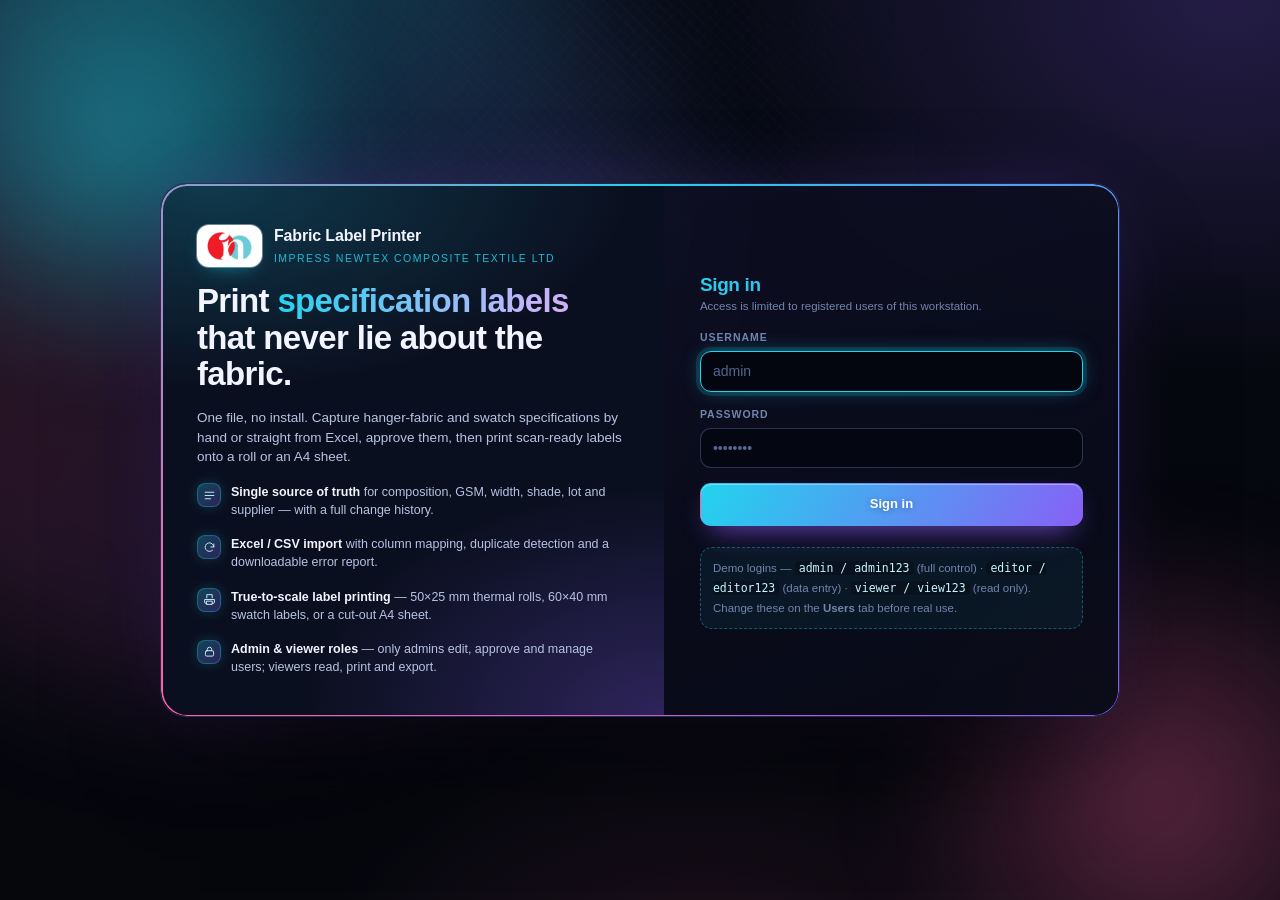
==== commit 0d9201b6: "Redesign Fabric Label Printer UI with a bolder visual system Restyle the single-file app: animated a" ====
--- a/Fabric-Label-Printer.html
+++ b/Fabric-Label-Printer.html
@@ -9,12 +9,17 @@
 <link rel="icon" href="data:image/svg+xml,%3Csvg xmlns='http://www.w3.org/2000/svg' viewBox='0 0 24 24'%3E%3Crect width='24' height='24' rx='5' fill='%2322d3ee'/%3E%3Cpath d='M5 7h14M5 12h14M5 17h9' stroke='%2304121a' stroke-width='2.2' stroke-linecap='round'/%3E%3C/svg%3E">
 <style>
 /* ===== Fabric Label Printer — styles ===== */
+@property --a{syntax:'<angle>';initial-value:0deg;inherits:false}
 :root{
-  --bg:#070b12; --bg2:#0c1320; --panel:linear-gradient(160deg,rgba(22,32,52,.92),rgba(13,20,34,.88));
-  --panel-solid:#111a2b; --line:rgba(120,160,220,.16); --line2:rgba(120,160,220,.28);
-  --ink:#eaf1ff; --ink2:#a9b8d4; --mut:#6f82a3;
-  --acc:#22d3ee; --acc2:#5b8cff; --ok:#34d399; --warn:#fbbf24; --bad:#fb7185; --mut2:#a78bfa;
-  --r:16px; --r-s:11px; --sh:0 18px 40px -22px rgba(0,0,0,.85);
+  --bg:#05070d; --bg2:#0a0f1c;
+  --panel:linear-gradient(160deg,rgba(28,26,62,.74),rgba(11,15,32,.82));
+  --panel-solid:#0f1428; --line:rgba(150,170,255,.14); --line2:rgba(150,170,255,.27);
+  --ink:#f2f5ff; --ink2:#b7c3e4; --mut:#7384ad;
+  --acc:#22d3ee; --acc2:#8b5cf6; --acc3:#ff5fa2;
+  --ok:#34d399; --warn:#fbbf24; --bad:#fb7185; --mut2:#c084fc;
+  --grad:linear-gradient(120deg,#22d3ee 0%,#8b5cf6 52%,#ff5fa2 100%);
+  --r:18px; --r-s:12px; --sh:0 26px 50px -30px rgba(0,0,0,.92);
+  --glow:0 12px 34px -14px rgba(34,211,238,.7);
   --f:-apple-system,BlinkMacSystemFont,"Segoe UI",Inter,Roboto,"Helvetica Neue",Arial,sans-serif;
   --mono:ui-monospace,SFMono-Regular,"SF Mono",Menlo,Consolas,monospace;
   color-scheme:dark;
@@ -22,18 +27,36 @@
 *{box-sizing:border-box;-webkit-tap-highlight-color:transparent}
 html,body{margin:0;padding:0}
 body{
-  font-family:var(--f); background:var(--bg); color:var(--ink); min-height:100vh;
+  font-family:var(--f); background:var(--bg); color:var(--ink); min-height:100vh; position:relative; overflow-x:hidden;
   background-image:
-    radial-gradient(1100px 620px at 12% -8%, rgba(34,211,238,.10), transparent 60%),
-    radial-gradient(900px 560px at 92% 4%, rgba(91,140,255,.12), transparent 62%),
-    linear-gradient(180deg,#070b12,#080d16 60%,#070a11);
+    radial-gradient(900px 600px at 8% -10%, rgba(34,211,238,.16), transparent 60%),
+    radial-gradient(820px 600px at 96% 0%, rgba(139,92,246,.22), transparent 62%),
+    radial-gradient(700px 520px at 55% 115%, rgba(255,95,162,.12), transparent 60%),
+    linear-gradient(180deg,#070a14,#05070d 70%);
   background-attachment:fixed; font-size:14px; line-height:1.45;
+}
+/* woven twill texture: a faint nod to the fabric */
+body::before{
+  content:"";position:fixed;inset:0;z-index:-2;pointer-events:none;opacity:.6;
+  background:
+    repeating-linear-gradient(45deg,rgba(255,255,255,.02) 0 2px,transparent 2px 9px),
+    repeating-linear-gradient(-45deg,rgba(255,255,255,.014) 0 2px,transparent 2px 9px);
+  -webkit-mask-image:radial-gradient(ellipse at 50% 0%,#000 0%,transparent 78%);
+          mask-image:radial-gradient(ellipse at 50% 0%,#000 0%,transparent 78%);
+}
+/* slow drifting aurora */
+body::after{
+  content:"";position:fixed;z-index:-1;pointer-events:none;width:70vw;height:70vw;max-width:980px;max-height:980px;
+  left:-18vw;top:-22vh;border-radius:50%;opacity:.5;filter:blur(70px);
+  background:conic-gradient(from 0deg,rgba(34,211,238,.35),rgba(139,92,246,.35),rgba(255,95,162,.28),rgba(34,211,238,.35));
+  animation:aurora 26s ease-in-out infinite alternate;
 }
 h1,h2,h3,h4{margin:0;font-weight:650;letter-spacing:-.02em}
 a{color:var(--acc)}
 button,input,select,textarea{font:inherit;color:inherit}
+::selection{background:rgba(139,92,246,.45)}
 ::-webkit-scrollbar{width:11px;height:11px}
-::-webkit-scrollbar-thumb{background:rgba(120,160,220,.24);border-radius:8px;border:3px solid transparent;background-clip:content-box}
+::-webkit-scrollbar-thumb{background:linear-gradient(180deg,rgba(34,211,238,.4),rgba(139,92,246,.4));border-radius:8px;border:3px solid transparent;background-clip:content-box}
 ::-webkit-scrollbar-track{background:transparent}
 .hide{display:none!important}
 .hid{display:none!important}
@@ -41,40 +64,62 @@
 .app{display:flex;min-height:100vh;flex-direction:column}
 header.top{
   position:sticky;top:0;z-index:40;display:flex;align-items:center;gap:14px;padding:10px 18px;
-  background:rgba(8,13,22,.82);backdrop-filter:blur(14px);border-bottom:1px solid var(--line);
+  background:rgba(7,10,20,.6);backdrop-filter:blur(18px) saturate(1.5);-webkit-backdrop-filter:blur(18px) saturate(1.5);
+}
+/* animated gradient hairline under the header */
+header.top::after{
+  content:"";position:absolute;left:0;right:0;bottom:-1px;height:1px;background:var(--grad);background-size:200% 100%;
+  opacity:.9;animation:flow 7s linear infinite;
 }
 .brand{display:flex;align-items:center;gap:11px;min-width:0}
-.logo{width:38px;height:38px;flex:0 0 38px;border-radius:11px;background:linear-gradient(135deg,var(--acc),var(--acc2));
-  display:grid;place-items:center;box-shadow:0 8px 22px -10px rgba(34,211,238,.8)}
+.logo{width:38px;height:38px;flex:0 0 38px;border-radius:12px;background:var(--grad);background-size:200% 200%;
+  display:grid;place-items:center;box-shadow:0 10px 26px -8px rgba(139,92,246,.95),inset 0 1px 0 rgba(255,255,255,.35);animation:flow 9s linear infinite}
 .logo svg{width:22px;height:22px}
-.brand b{font-size:15px;display:block;white-space:nowrap;overflow:hidden;text-overflow:ellipsis;max-width:44vw}
-.brandlogo{height:34px;width:auto;flex:0 0 auto;background:#fff;border-radius:9px;padding:3px 5px;box-shadow:0 6px 16px -10px #000}
-.brandlogo.lg{height:42px;border-radius:11px}
-.brand span{font-size:11px;color:var(--mut);letter-spacing:.10em;text-transform:uppercase}
+.brand b{font-size:15px;display:block;white-space:nowrap;overflow:hidden;text-overflow:ellipsis;max-width:44vw;letter-spacing:-.01em}
+.brandlogo{height:34px;width:auto;flex:0 0 auto;background:#fff;border-radius:10px;padding:3px 5px;box-shadow:0 8px 20px -10px rgba(34,211,238,.6),0 0 0 1px rgba(255,255,255,.4)}
+.brandlogo.lg{height:42px;border-radius:12px}
+.brand span{font-size:10.5px;color:var(--acc);opacity:.85;letter-spacing:.14em;text-transform:uppercase}
 .top-spacer{flex:1}
-.who{display:flex;align-items:center;gap:9px;background:rgba(255,255,255,.04);border:1px solid var(--line);padding:5px 11px 5px 6px;border-radius:999px}
-.av{width:26px;height:26px;border-radius:50%;display:grid;place-items:center;font-size:11px;font-weight:700;color:#04121a;
-  background:linear-gradient(135deg,var(--acc),#7dd3fc)}
-.av.v{background:linear-gradient(135deg,#94a3b8,#cbd5e1)}
-.av.e{background:linear-gradient(135deg,#fbbf24,#f59e0b)}
+.who{display:flex;align-items:center;gap:9px;background:rgba(255,255,255,.05);border:1px solid var(--line2);padding:5px 11px 5px 6px;border-radius:999px;box-shadow:inset 0 1px 0 rgba(255,255,255,.06)}
+.av{width:28px;height:28px;border-radius:50%;display:grid;place-items:center;font-size:11.5px;font-weight:750;color:#04121a;
+  background:var(--grad);background-size:200% 200%;box-shadow:0 0 0 2px rgba(7,10,20,.9),0 0 0 3.5px rgba(34,211,238,.55);animation:flow 8s linear infinite}
+.av.v{background:linear-gradient(135deg,#94a3b8,#e2e8f0);box-shadow:0 0 0 2px rgba(7,10,20,.9),0 0 0 3.5px rgba(148,163,184,.5);animation:none}
+.av.e{background:linear-gradient(135deg,#fbbf24,#ff5fa2);box-shadow:0 0 0 2px rgba(7,10,20,.9),0 0 0 3.5px rgba(251,191,36,.5);animation:none}
 .who small{color:var(--mut);font-size:11px;display:block;line-height:1.1}
 .who b{font-size:12.5px}
-.tabs{display:flex;gap:2px;overflow-x:auto;padding:0 12px;background:rgba(8,13,22,.55);border-bottom:1px solid var(--line);position:sticky;top:59px;z-index:35;backdrop-filter:blur(12px)}
-.tab{display:flex;align-items:center;gap:7px;padding:11px 14px;font-size:13px;color:var(--ink2);border:0;background:none;cursor:pointer;
-  border-bottom:2px solid transparent;white-space:nowrap}
-.tab:hover{color:var(--ink);background:rgba(255,255,255,.03)}
-.tab.on{color:var(--ink);border-bottom-color:var(--acc);background:linear-gradient(180deg,transparent,rgba(34,211,238,.09))}
-.tab .ic{font-size:14px;opacity:.9}
-.tab .cnt{background:rgba(120,160,220,.18);border-radius:999px;padding:0 6px;font-size:10.5px;color:var(--ink2)}
-main{padding:20px 18px 70px;max-width:1560px;margin:0 auto;width:100%}
+.tabs{display:flex;gap:4px;overflow-x:auto;padding:8px 14px;background:rgba(7,10,20,.42);border-bottom:1px solid var(--line);position:sticky;top:59px;z-index:35;backdrop-filter:blur(16px);-webkit-backdrop-filter:blur(16px);scrollbar-width:none}
+.tabs::-webkit-scrollbar{display:none}
+.tab{display:flex;align-items:center;gap:7px;padding:8px 13px;font-size:13px;color:var(--ink2);border:1px solid transparent;background:none;cursor:pointer;
+  border-radius:11px;white-space:nowrap;transition:color .2s,background .25s,box-shadow .25s,border-color .2s}
+.tab:hover{color:var(--ink);background:rgba(255,255,255,.06);border-color:var(--line)}
+.tab.on{color:#fff;font-weight:620;background:var(--grad);background-size:200% 200%;border-color:transparent;text-shadow:0 1px 8px rgba(0,0,0,.35);
+  box-shadow:0 12px 26px -14px rgba(139,92,246,.95),inset 0 1px 0 rgba(255,255,255,.3);animation:flow 8s linear infinite}
+.tab .ic{font-size:14px;opacity:.9;display:inline-flex}
+.tab .cnt{background:rgba(255,255,255,.12);border-radius:999px;padding:0 7px;font-size:10.5px;color:inherit;font-weight:650}
+.tab.on .cnt{background:rgba(0,0,0,.22)}
+main{padding:22px 18px 70px;max-width:1560px;margin:0 auto;width:100%}
 .view{display:none}
-.view.on{display:block;animation:fade .28s ease both}
-@keyframes fade{from{opacity:0;transform:translateY(7px)}to{opacity:1;transform:none}}
+.view.on{display:block;animation:rise .42s cubic-bezier(.2,.8,.2,1) both}
+@keyframes rise{from{opacity:0;transform:translateY(12px) scale(.995)}to{opacity:1;transform:none}}
+@keyframes flow{from{background-position:0% 50%}to{background-position:200% 50%}}
+@keyframes aurora{from{transform:translate(0,0) rotate(0deg)}to{transform:translate(9vw,7vh) rotate(60deg)}}
+@keyframes shine{0%{transform:translateX(-100%)}60%,100%{transform:translateX(100%)}}
+@keyframes pulse{0%,100%{box-shadow:0 0 0 4px rgba(34,211,238,.14)}50%{box-shadow:0 0 0 7px rgba(34,211,238,.04)}}
+@keyframes fadeIn{from{opacity:0}to{opacity:1}}
+@keyframes pop{from{opacity:0;transform:translateY(14px) scale(.96)}to{opacity:1;transform:none}}
 /* ---------- generic ---------- */
-.card{background:var(--panel);border:1px solid var(--line);border-radius:var(--r);box-shadow:var(--sh);padding:16px 17px}
-.card+.card{margin-top:15px}
-.card h3{font-size:14px;display:flex;align-items:center;gap:9px;margin-bottom:3px}
-.card h3 .dot{width:7px;height:7px;border-radius:50%;background:var(--acc);box-shadow:0 0 0 4px rgba(34,211,238,.14)}
+.card{position:relative;background:var(--panel);border:1px solid var(--line);border-radius:var(--r);box-shadow:var(--sh);padding:18px 19px;
+  backdrop-filter:blur(12px);-webkit-backdrop-filter:blur(12px)}
+/* gradient rim on every card */
+.card::before{
+  content:"";position:absolute;inset:0;border-radius:inherit;padding:1px;pointer-events:none;opacity:.85;
+  background:linear-gradient(135deg,rgba(34,211,238,.55),rgba(139,92,246,.12) 38%,rgba(255,255,255,.02) 60%,rgba(255,95,162,.38));
+  -webkit-mask:linear-gradient(#000 0 0) content-box,linear-gradient(#000 0 0);-webkit-mask-composite:xor;
+          mask-composite:exclude;
+}
+.card+.card{margin-top:16px}
+.card h3{font-size:14.5px;display:flex;align-items:center;gap:9px;margin-bottom:3px}
+.card h3 .dot{width:8px;height:8px;border-radius:50%;background:var(--acc);box-shadow:0 0 0 4px rgba(34,211,238,.14);animation:pulse 2.6s ease-in-out infinite}
 .card .sub{color:var(--mut);font-size:12px;margin-bottom:14px}
 .row{display:flex;gap:12px;flex-wrap:wrap;align-items:center}
 .grid{display:grid;gap:14px}
@@ -86,140 +131,178 @@
 @media(max-width:1100px){.g2,.g3,.g4,.g23,.g32{grid-template-columns:1fr}}
 .pad-l{padding-left:0}
 button.btn{
-  display:inline-flex;align-items:center;gap:7px;border:1px solid var(--line2);background:rgba(255,255,255,.045);
-  padding:8px 13px;border-radius:10px;cursor:pointer;font-size:13px;transition:.15s;white-space:nowrap
-}
-button.btn:hover{background:rgba(255,255,255,.09);border-color:var(--acc);transform:translateY(-1px)}
-button.btn:active{transform:translateY(0)}
-button.btn:disabled{opacity:.4;cursor:not-allowed;transform:none}
-button.btn.pri{background:linear-gradient(135deg,var(--acc),var(--acc2));border-color:transparent;color:#04121a;font-weight:650}
-button.btn.pri:hover{filter:brightness(1.08)}
-button.btn.ok{border-color:rgba(52,211,153,.5);color:#8ff0cd;background:rgba(52,211,153,.12)}
-button.btn.bad{border-color:rgba(251,113,133,.5);color:#ffc0cb;background:rgba(251,113,133,.12)}
-button.btn.sm{padding:5px 9px;font-size:12px;border-radius:8px}
-button.btn.gs{background:none;border-color:transparent;color:var(--ink2)}
-button.btn.gs:hover{color:var(--ink);background:rgba(255,255,255,.06)}
+  position:relative;overflow:hidden;display:inline-flex;align-items:center;gap:7px;border:1px solid var(--line2);background:rgba(255,255,255,.05);
+  padding:8px 14px;border-radius:11px;cursor:pointer;font-size:13px;white-space:nowrap;
+  transition:transform .15s,background .2s,border-color .2s,box-shadow .25s,filter .2s;box-shadow:inset 0 1px 0 rgba(255,255,255,.05)
+}
+/* light sweep on hover */
+button.btn::after{content:"";position:absolute;top:0;bottom:0;left:-80%;width:50%;pointer-events:none;
+  background:linear-gradient(100deg,transparent,rgba(255,255,255,.26),transparent);transform:skewX(-18deg);transition:left .7s ease}
+button.btn:hover::after{left:130%}
+button.btn:hover{background:rgba(255,255,255,.1);border-color:rgba(34,211,238,.65);transform:translateY(-2px);box-shadow:var(--glow)}
+button.btn:active{transform:translateY(0) scale(.98)}
+button.btn:disabled{opacity:.4;cursor:not-allowed;transform:none;box-shadow:none}
+button.btn:disabled::after{display:none}
+button.btn.pri{background:var(--grad);background-size:200% 200%;border-color:transparent;color:#fff;font-weight:650;text-shadow:0 1px 6px rgba(0,0,0,.3);
+  box-shadow:0 12px 28px -12px rgba(139,92,246,.95),inset 0 1px 0 rgba(255,255,255,.35)}
+button.btn.pri:hover{background-position:100% 50%;filter:brightness(1.08) saturate(1.1);box-shadow:0 16px 36px -12px rgba(255,95,162,.8),inset 0 1px 0 rgba(255,255,255,.4)}
+button.btn.ok{border-color:rgba(52,211,153,.55);color:#9ff5d3;background:rgba(52,211,153,.14)}
+button.btn.bad{border-color:rgba(251,113,133,.55);color:#ffc7d1;background:rgba(251,113,133,.14)}
+button.btn.sm{padding:5px 10px;font-size:12px;border-radius:9px}
+button.btn.gs{background:none;border-color:transparent;color:var(--ink2);box-shadow:none}
+button.btn.gs:hover{color:var(--ink);background:rgba(255,255,255,.07);box-shadow:none;border-color:transparent}
 label.f{display:block}
-label.f>span{display:block;font-size:11px;letter-spacing:.06em;text-transform:uppercase;color:var(--mut);margin-bottom:5px}
+label.f>span{display:block;font-size:10.5px;letter-spacing:.09em;text-transform:uppercase;color:var(--mut);margin-bottom:6px;font-weight:600}
 label.f>span i{color:var(--bad);font-style:normal}
 input[type=text],input[type=password],input[type=number],input[type=date],input[type=search],select,textarea{
-  width:100%;background:rgba(4,9,17,.7);border:1px solid var(--line2);border-radius:10px;padding:9px 11px;outline:none;transition:.15s
-}
-input:focus,select:focus,textarea:focus{border-color:var(--acc);box-shadow:0 0 0 3px rgba(34,211,238,.13);background:rgba(4,9,17,.9)}
-input::placeholder,textarea::placeholder{color:#54648a}
-select{appearance:none;background-image:linear-gradient(45deg,transparent 50%,var(--ink2) 50%),linear-gradient(135deg,var(--ink2) 50%,transparent 50%);
+  width:100%;background:rgba(3,6,14,.72);border:1px solid var(--line2);border-radius:11px;padding:9px 12px;outline:none;transition:border-color .2s,box-shadow .2s,background .2s
+}
+input:focus,select:focus,textarea:focus{border-color:var(--acc);box-shadow:0 0 0 4px rgba(34,211,238,.14),0 0 22px -6px rgba(34,211,238,.6);background:rgba(3,6,14,.95)}
+input::placeholder,textarea::placeholder{color:#55668f}
+select{appearance:none;background-image:linear-gradient(45deg,transparent 50%,var(--acc) 50%),linear-gradient(135deg,var(--acc) 50%,transparent 50%);
   background-position:calc(100% - 17px) 50%,calc(100% - 12px) 50%;background-size:5px 5px;background-repeat:no-repeat;padding-right:30px}
-.chip{display:inline-flex;align-items:center;gap:6px;padding:3px 10px;border-radius:999px;font-size:11.5px;border:1px solid var(--line2);background:rgba(255,255,255,.04)}
-.badge{padding:2.5px 9px;border-radius:999px;font-size:11px;font-weight:650;border:1px solid transparent;white-space:nowrap}
-.b-approved{background:rgba(52,211,153,.16);color:#7ff0c4;border-color:rgba(52,211,153,.42)}
-.b-draft{background:rgba(148,163,184,.15);color:#c9d6ec;border-color:rgba(148,163,184,.35)}
-.b-submitted{background:rgba(34,211,238,.15);color:#8fe9f7;border-color:rgba(34,211,238,.4)}
-.b-rejected{background:rgba(251,113,133,.16);color:#ffc3cd;border-color:rgba(251,113,133,.42)}
-.b-hold{background:rgba(251,191,36,.16);color:#ffe08a;border-color:rgba(251,191,36,.42)}
+.chip{display:inline-flex;align-items:center;gap:6px;padding:3px 10px;border-radius:999px;font-size:11.5px;border:1px solid var(--line2);background:rgba(255,255,255,.05)}
+.badge{padding:2.5px 10px 2.5px 8px;border-radius:999px;font-size:11px;font-weight:650;border:1px solid transparent;white-space:nowrap;display:inline-flex;align-items:center}
+.badge::before{content:"";width:6px;height:6px;border-radius:50%;background:currentColor;margin-right:6px;box-shadow:0 0 8px currentColor}
+.b-approved{background:rgba(52,211,153,.16);color:#7ff0c4;border-color:rgba(52,211,153,.45);box-shadow:0 0 18px -8px rgba(52,211,153,.9)}
+.b-draft{background:rgba(148,163,184,.15);color:#d2dcf0;border-color:rgba(148,163,184,.35)}
+.b-submitted{background:rgba(34,211,238,.15);color:#8fe9f7;border-color:rgba(34,211,238,.45);box-shadow:0 0 18px -8px rgba(34,211,238,.9)}
+.b-rejected{background:rgba(251,113,133,.16);color:#ffc3cd;border-color:rgba(251,113,133,.45);box-shadow:0 0 18px -8px rgba(251,113,133,.9)}
+.b-hold{background:rgba(251,191,36,.16);color:#ffe08a;border-color:rgba(251,191,36,.45);box-shadow:0 0 18px -8px rgba(251,191,36,.9)}
 .mut{color:var(--mut)}
 .mono{font-family:var(--mono)}
 .tiny{font-size:11.5px}
 .right{text-align:right}
 hr.sep{border:0;border-top:1px solid var(--line);margin:15px 0}
 /* ---------- login ---------- */
-.login-wrap{min-height:100vh;display:grid;place-items:center;padding:24px}
-.login{width:100%;max-width:940px;display:grid;grid-template-columns:1.05fr .95fr;border-radius:22px;overflow:hidden;
-  border:1px solid var(--line);background:var(--panel);box-shadow:0 40px 90px -40px rgba(0,0,0,.95)}
+.login-wrap{position:relative;min-height:100vh;display:grid;place-items:center;padding:24px;isolation:isolate;overflow:hidden}
+.login-wrap::before,.login-wrap::after{content:"";position:absolute;z-index:-1;border-radius:50%;pointer-events:none;filter:blur(40px)}
+.login-wrap::before{width:520px;height:520px;left:-140px;top:-120px;background:radial-gradient(circle,rgba(34,211,238,.42),transparent 65%);animation:float 16s ease-in-out infinite alternate}
+.login-wrap::after{width:600px;height:600px;right:-180px;bottom:-200px;background:radial-gradient(circle,rgba(255,95,162,.34),transparent 65%);animation:float 19s ease-in-out infinite alternate-reverse}
+@keyframes float{from{transform:translate(0,0) scale(1)}to{transform:translate(60px,40px) scale(1.12)}}
+@keyframes shimmerText{from{background-position:0% 50%}to{background-position:200% 50%}}
+.login{position:relative;width:100%;max-width:960px;display:grid;grid-template-columns:1.05fr .95fr;border-radius:26px;overflow:hidden;
+  border:1px solid var(--line);background:var(--panel);box-shadow:0 50px 110px -40px rgba(0,0,0,.98),0 0 80px -30px rgba(139,92,246,.45);
+  backdrop-filter:blur(16px);-webkit-backdrop-filter:blur(16px)}
+/* spinning conic rim around the whole login card */
+.login::before{
+  content:"";position:absolute;inset:0;border-radius:inherit;padding:1.5px;pointer-events:none;z-index:3;
+  background:conic-gradient(from var(--a),#22d3ee,#8b5cf6,#ff5fa2,#22d3ee);
+  -webkit-mask:linear-gradient(#000 0 0) content-box,linear-gradient(#000 0 0);-webkit-mask-composite:xor;mask-composite:exclude;
+  animation:spin 7s linear infinite;
+}
+@keyframes spin{to{--a:360deg}}
 @media(max-width:820px){.login{grid-template-columns:1fr}}
-.login-hero{padding:38px 34px;background:
-  radial-gradient(700px 340px at 10% 0%,rgba(34,211,238,.20),transparent 60%),
-  radial-gradient(600px 380px at 100% 100%,rgba(91,140,255,.22),transparent 60%),#0b1220;display:flex;flex-direction:column;gap:16px}
-.login-hero h1{font-size:31px;line-height:1.12}
-.login-hero h1 em{font-style:normal;background:linear-gradient(120deg,var(--acc),#a5f3fc 45%,var(--acc2));-webkit-background-clip:text;background-clip:text;color:transparent}
+.login-hero{position:relative;padding:40px 36px;background:
+  radial-gradient(700px 340px at 10% 0%,rgba(34,211,238,.22),transparent 60%),
+  radial-gradient(600px 380px at 100% 100%,rgba(139,92,246,.28),transparent 60%),#0a0f1f;display:flex;flex-direction:column;gap:16px}
+.login-hero h1{font-size:33px;line-height:1.1}
+.login-hero h1 em{font-style:normal;background:linear-gradient(100deg,#22d3ee,#c4b5fd 35%,#ff8fc0 65%,#22d3ee);background-size:250% auto;-webkit-background-clip:text;background-clip:text;color:transparent;animation:shimmerText 6s linear infinite}
 .login-hero p{color:var(--ink2);margin:0;font-size:13.5px}
-.feat{display:flex;gap:9px;align-items:flex-start;font-size:12.5px;color:var(--ink2)}
+.feat{display:flex;gap:10px;align-items:flex-start;font-size:12.5px;color:var(--ink2)}
 .feat b{color:var(--ink)}
-.feat .k{width:22px;height:22px;flex:0 0 22px;border-radius:7px;background:rgba(34,211,238,.14);display:grid;place-items:center;font-size:12px}
-.login-form{padding:34px;display:flex;flex-direction:column;gap:14px;justify-content:center}
-.cred-hint{margin-top:6px;font-size:11.5px;color:var(--mut);background:rgba(34,211,238,.07);border:1px dashed var(--line2);padding:9px 11px;border-radius:10px;line-height:1.7}
-.cred-hint code{font-family:var(--mono);color:#bde9f4}
+.feat .k{width:24px;height:24px;flex:0 0 24px;border-radius:8px;background:linear-gradient(135deg,rgba(34,211,238,.28),rgba(139,92,246,.28));
+  border:1px solid rgba(34,211,238,.3);color:#c6f6ff;display:grid;place-items:center;font-size:12px;box-shadow:0 0 16px -6px rgba(34,211,238,.8)}
+.login-form{position:relative;padding:40px 36px;display:flex;flex-direction:column;gap:15px;justify-content:center;background:rgba(5,8,16,.45)}
+.login-form h2{background:var(--grad);-webkit-background-clip:text;background-clip:text;color:transparent;background-size:200% auto;animation:shimmerText 8s linear infinite}
+.cred-hint{margin-top:6px;font-size:11.5px;color:var(--mut);background:rgba(34,211,238,.06);border:1px dashed rgba(34,211,238,.35);padding:10px 12px;border-radius:12px;line-height:1.75}
+.cred-hint code{font-family:var(--mono);color:#c6f6ff;background:rgba(0,0,0,.25);padding:0 4px;border-radius:5px}
 /* ---------- KPI ---------- */
 .kpis{display:grid;gap:13px;grid-template-columns:repeat(auto-fit,minmax(178px,1fr))}
-.kpi{position:relative;overflow:hidden;background:var(--panel);border:1px solid var(--line);border-radius:15px;padding:14px 15px;cursor:default;transition:.18s}
+.kpi{--kc:var(--acc);position:relative;overflow:hidden;background:var(--panel);border:1px solid var(--line);border-radius:16px;padding:15px 16px;cursor:default;
+  transition:transform .28s cubic-bezier(.2,.8,.2,1),box-shadow .28s,border-color .28s;box-shadow:var(--sh)}
+/* colour bloom in the corner, brightens on hover */
+.kpi::before{content:"";position:absolute;right:-34px;top:-34px;width:120px;height:120px;border-radius:50%;
+  background:radial-gradient(circle,var(--kc) 0%,transparent 68%);opacity:.22;transition:opacity .35s,transform .5s;pointer-events:none}
 .kpi.cx{cursor:pointer}
-.kpi.cx:hover{transform:translateY(-3px);border-color:var(--acc);box-shadow:0 20px 38px -24px rgba(34,211,238,.7)}
-.kpi::after{content:"";position:absolute;inset:0 auto auto 0;height:3px;width:100%;background:var(--acc);opacity:.85}
-.kpi.k-ok::after{background:var(--ok)} .kpi.k-bad::after{background:var(--bad)}
-.kpi.k-warn::after{background:var(--warn)} .kpi.k-mut::after{background:var(--mut2)}
-.kpi .lbl{font-size:11px;text-transform:uppercase;letter-spacing:.09em;color:var(--mut);display:flex;align-items:center;gap:6px}
-.kpi .val{font-size:32px;font-weight:700;letter-spacing:-.03em;margin:3px 0 1px;font-variant-numeric:tabular-nums}
+.kpi.cx:hover{transform:translateY(-4px);border-color:var(--kc);box-shadow:0 22px 44px -22px var(--kc)}
+.kpi.cx:hover::before{opacity:.5;transform:scale(1.25)}
+.kpi::after{content:"";position:absolute;inset:0 auto auto 0;height:3px;width:100%;background:var(--kc);opacity:.95;box-shadow:0 0 16px 1px var(--kc)}
+.kpi.k-ok{--kc:var(--ok)} .kpi.k-bad{--kc:var(--bad)}
+.kpi.k-warn{--kc:var(--warn)} .kpi.k-mut{--kc:var(--mut2)}
+.kpi .lbl{font-size:10.5px;text-transform:uppercase;letter-spacing:.1em;color:var(--mut);display:flex;align-items:center;gap:6px;font-weight:600}
+.kpi .val{font-size:34px;font-weight:750;letter-spacing:-.03em;margin:4px 0 2px;font-variant-numeric:tabular-nums;
+  background:linear-gradient(180deg,#ffffff 0%,var(--kc) 130%);-webkit-background-clip:text;background-clip:text;color:transparent}
 .kpi .foot{font-size:11.5px;color:var(--mut);display:flex;align-items:center;gap:5px}
-.kpi .spark{position:absolute;right:12px;top:12px;opacity:.5;font-size:16px}
-.bar{height:7px;border-radius:99px;background:rgba(255,255,255,.07);overflow:hidden;margin-top:9px}
-.bar>i{display:block;height:100%;border-radius:99px;background:linear-gradient(90deg,var(--acc),var(--acc2));width:0;transition:width .9s cubic-bezier(.2,.8,.2,1)}
+.kpi .spark{position:absolute;right:12px;top:12px;opacity:.55;font-size:16px}
+.bar{height:7px;border-radius:99px;background:rgba(255,255,255,.07);overflow:hidden;margin-top:10px;box-shadow:inset 0 1px 2px rgba(0,0,0,.4)}
+.bar>i{display:block;height:100%;border-radius:99px;background:var(--grad);background-size:200% 100%;width:0;box-shadow:0 0 12px rgba(34,211,238,.6);transition:width .9s cubic-bezier(.2,.8,.2,1)}
 /* ---------- charts ---------- */
 .donut{display:flex;gap:20px;align-items:center;flex-wrap:wrap}
 .donut .ring{position:relative;width:172px;height:172px;flex:0 0 172px}
-.donut .ring svg{transform:rotate(-90deg)}
+.donut .ring svg{transform:rotate(-90deg);filter:drop-shadow(0 0 18px rgba(139,92,246,.35))}
 .donut .ring .mid{position:absolute;inset:0;display:grid;place-items:center;text-align:center}
-.donut .ring .mid b{font-size:27px;display:block;line-height:1}
-.donut .ring .mid span{font-size:10.5px;color:var(--mut);text-transform:uppercase;letter-spacing:.09em}
-.legend{flex:1;min-width:190px;display:flex;flex-direction:column;gap:7px}
-.lg{display:flex;align-items:center;gap:9px;font-size:12.5px;cursor:pointer;padding:5px 8px;border-radius:9px;border:1px solid transparent}
-.lg:hover{background:rgba(255,255,255,.045);border-color:var(--line)}
-.lg .sw{width:10px;height:10px;border-radius:3px;flex:0 0 10px}
+.donut .ring .mid b{font-size:28px;display:block;line-height:1;text-shadow:0 0 22px rgba(34,211,238,.5)}
+.donut .ring .mid span{font-size:10px;color:var(--mut);text-transform:uppercase;letter-spacing:.1em}
+.legend{flex:1;min-width:190px;display:flex;flex-direction:column;gap:6px}
+.lg{display:flex;align-items:center;gap:9px;font-size:12.5px;cursor:pointer;padding:6px 9px;border-radius:10px;border:1px solid transparent;transition:background .2s,border-color .2s,transform .2s}
+.lg:hover{background:rgba(255,255,255,.05);border-color:var(--line);transform:translateX(3px)}
+.lg .sw{width:10px;height:10px;border-radius:4px;flex:0 0 10px}
 .lg .nm{flex:1;color:var(--ink2)}
 .lg b{font-variant-numeric:tabular-nums}
 .hbars{display:flex;flex-direction:column;gap:9px}
-.hb{display:grid;grid-template-columns:112px 1fr 46px;gap:10px;align-items:center;font-size:12px;cursor:pointer;padding:2px 4px;border-radius:8px}
-.hb:hover{background:rgba(255,255,255,.045)}
+.hb{display:grid;grid-template-columns:112px 1fr 46px;gap:10px;align-items:center;font-size:12px;cursor:pointer;padding:3px 5px;border-radius:9px;transition:background .2s}
+.hb:hover{background:rgba(255,255,255,.05)}
 .hb .nm{color:var(--ink2);white-space:nowrap;overflow:hidden;text-overflow:ellipsis}
-.hb .tr{height:9px;border-radius:99px;background:rgba(255,255,255,.06);overflow:hidden}
-.hb .tr>i{display:block;height:100%;border-radius:99px;width:0;transition:width .9s cubic-bezier(.2,.8,.2,1)}
+.hb .tr{height:10px;border-radius:99px;background:rgba(255,255,255,.06);overflow:hidden;box-shadow:inset 0 1px 2px rgba(0,0,0,.35)}
+.hb .tr>i{display:block;position:relative;overflow:hidden;height:100%;border-radius:99px;width:0;transition:width .9s cubic-bezier(.2,.8,.2,1)}
+.hb .tr>i::after{content:"";position:absolute;inset:0;background:linear-gradient(90deg,transparent,rgba(255,255,255,.42),transparent);transform:translateX(-100%);animation:shine 3.2s ease-in-out infinite}
 .hb b{text-align:right;font-variant-numeric:tabular-nums}
 /* ---------- table ---------- */
-.tbl-wrap{border:1px solid var(--line);border-radius:var(--r);overflow:auto;max-height:64vh;background:rgba(6,11,19,.55)}
+.tbl-wrap{border:1px solid var(--line);border-radius:var(--r);overflow:auto;max-height:64vh;background:rgba(4,7,14,.6)}
 table.tbl{width:100%;border-collapse:separate;border-spacing:0;font-size:12.8px}
-table.tbl th{position:sticky;top:0;z-index:2;background:#0e1727;text-align:left;font-size:11px;text-transform:uppercase;letter-spacing:.07em;
-  color:var(--mut);padding:10px 10px;border-bottom:1px solid var(--line2);white-space:nowrap;cursor:pointer;user-select:none}
-table.tbl th:hover{color:var(--ink)}
-table.tbl td{padding:9px 10px;border-bottom:1px solid rgba(120,160,220,.09);vertical-align:middle}
-table.tbl tbody tr:hover{background:rgba(34,211,238,.055)}
-table.tbl tbody tr.sel{background:rgba(34,211,238,.10)}
+table.tbl th{position:sticky;top:0;z-index:2;background:rgba(14,19,38,.94);backdrop-filter:blur(8px);-webkit-backdrop-filter:blur(8px);text-align:left;font-size:10.5px;text-transform:uppercase;letter-spacing:.08em;
+  color:var(--mut);padding:11px 10px;border-bottom:1px solid var(--line2);white-space:nowrap;cursor:pointer;user-select:none;font-weight:650}
+table.tbl th:hover{color:var(--acc)}
+table.tbl td{padding:9px 10px;border-bottom:1px solid rgba(150,170,255,.08);vertical-align:middle;transition:background .15s}
+table.tbl tbody tr{transition:background .2s}
+table.tbl tbody tr:hover{background:linear-gradient(90deg,rgba(34,211,238,.12),rgba(139,92,246,.05) 55%,transparent)}
+table.tbl tbody tr:hover td:first-child{box-shadow:inset 3px 0 0 var(--acc)}
+table.tbl tbody tr.sel{background:linear-gradient(90deg,rgba(34,211,238,.16),rgba(139,92,246,.08) 60%,transparent)}
+table.tbl tbody tr.sel td:first-child{box-shadow:inset 3px 0 0 var(--acc2)}
 table.tbl td.act{text-align:right;white-space:nowrap}
-table.tbl .ref{font-family:var(--mono);font-size:11.8px;color:#9fe8f7}
+table.tbl .ref{font-family:var(--mono);font-size:11.8px;color:#a5f3fc;text-shadow:0 0 12px rgba(34,211,238,.35)}
 .tbl-empty{padding:46px 20px;text-align:center;color:var(--mut)}
 .tbl-empty b{display:block;color:var(--ink2);margin-bottom:5px;font-size:14px}
 input[type=checkbox]{width:15px;height:15px;accent-color:var(--acc);cursor:pointer}
-.toolbar{display:flex;gap:9px;flex-wrap:wrap;align-items:center;margin-bottom:13px}
+.toolbar{display:flex;gap:9px;flex-wrap:wrap;align-items:center;margin-bottom:14px}
 .toolbar .grow{flex:1;min-width:190px}
-.toolbar input[type=search]{padding-left:32px;background-image:url("data:image/svg+xml,%3Csvg xmlns='http://www.w3.org/2000/svg' viewBox='0 0 24 24' fill='none' stroke='%236f82a3' stroke-width='2'%3E%3Ccircle cx='11' cy='11' r='7'/%3E%3Cpath d='M20 20l-3.5-3.5'/%3E%3C/svg%3E");
-  background-repeat:no-repeat;background-position:9px 50%;background-size:15px}
-.bulk{display:flex;gap:9px;align-items:center;flex-wrap:wrap;background:rgba(34,211,238,.09);border:1px solid rgba(34,211,238,.3);
-  border-radius:12px;padding:9px 12px;margin-bottom:12px}
+.toolbar input[type=search]{padding-left:34px;background-image:url("data:image/svg+xml,%3Csvg xmlns='http://www.w3.org/2000/svg' viewBox='0 0 24 24' fill='none' stroke='%2322d3ee' stroke-width='2'%3E%3Ccircle cx='11' cy='11' r='7'/%3E%3Cpath d='M20 20l-3.5-3.5'/%3E%3C/svg%3E");
+  background-repeat:no-repeat;background-position:10px 50%;background-size:15px}
+.bulk{display:flex;gap:9px;align-items:center;flex-wrap:wrap;background:linear-gradient(90deg,rgba(34,211,238,.14),rgba(139,92,246,.12));border:1px solid rgba(34,211,238,.4);
+  border-radius:14px;padding:10px 13px;margin-bottom:13px;box-shadow:0 0 30px -12px rgba(34,211,238,.6)}
 /* ---------- form ---------- */
-.fsect{border:1px solid var(--line);border-radius:14px;padding:14px 15px;background:rgba(9,15,26,.5)}
+.fsect{border:1px solid var(--line);border-radius:16px;padding:15px 16px;background:linear-gradient(160deg,rgba(20,24,48,.6),rgba(8,11,24,.5))}
 .fsect+.fsect{margin-top:13px}
-.fsect h4{font-size:12px;text-transform:uppercase;letter-spacing:.09em;color:var(--acc);margin-bottom:11px;display:flex;align-items:center;gap:8px}
-.fgrid{display:grid;gap:11px;grid-template-columns:repeat(auto-fit,minmax(190px,1fr))}
+.fsect h4{font-size:11.5px;text-transform:uppercase;letter-spacing:.1em;color:var(--acc);margin-bottom:12px;display:flex;align-items:center;gap:8px;font-weight:700}
+.fgrid{display:grid;gap:12px;grid-template-columns:repeat(auto-fit,minmax(190px,1fr))}
 .fgrid .full{grid-column:1/-1}
-.warnbox{font-size:12px;color:#ffe08a;background:rgba(251,191,36,.10);border:1px solid rgba(251,191,36,.34);border-radius:10px;padding:8px 11px;margin-top:9px}
+.warnbox{font-size:12px;color:#ffe08a;background:rgba(251,191,36,.12);border:1px solid rgba(251,191,36,.38);border-radius:12px;padding:9px 12px;margin-top:9px}
 /* ---------- label studio ---------- */
-.studio{display:grid;grid-template-columns:330px 1fr;gap:15px}
+.studio{display:grid;grid-template-columns:330px 1fr;gap:16px}
 @media(max-width:1150px){.studio{grid-template-columns:1fr}}
 .presets{display:flex;flex-wrap:wrap;gap:6px}
-.preset{border:1px solid var(--line2);background:rgba(255,255,255,.04);border-radius:9px;padding:6px 9px;font-size:11.5px;cursor:pointer}
-.preset.on{border-color:var(--acc);background:rgba(34,211,238,.14);color:#bff0fa}
-.fieldlist{display:flex;flex-direction:column;gap:5px;max-height:290px;overflow:auto;padding-right:3px}
-.frow{display:flex;align-items:center;gap:8px;font-size:12.5px;background:rgba(255,255,255,.03);border:1px solid var(--line);border-radius:9px;padding:6px 9px}
-.frow.on{border-color:rgba(34,211,238,.42);background:rgba(34,211,238,.09)}
+.preset{border:1px solid var(--line2);background:rgba(255,255,255,.05);border-radius:10px;padding:6px 10px;font-size:11.5px;cursor:pointer;transition:all .2s}
+.preset:hover{border-color:var(--acc);transform:translateY(-1px)}
+.preset.on{border-color:transparent;background:var(--grad);color:#fff;font-weight:600;box-shadow:0 8px 20px -10px rgba(139,92,246,.9)}
+.fieldlist{display:flex;flex-direction:column;gap:6px;max-height:290px;overflow:auto;padding-right:3px}
+.frow{display:flex;align-items:center;gap:8px;font-size:12.5px;background:rgba(255,255,255,.035);border:1px solid var(--line);border-radius:11px;padding:7px 10px;transition:border-color .2s,background .2s}
+.frow.on{border-color:rgba(34,211,238,.5);background:linear-gradient(90deg,rgba(34,211,238,.13),rgba(139,92,246,.07))}
 .frow .nm{flex:1;white-space:nowrap;overflow:hidden;text-overflow:ellipsis}
-.frow .mv{border:0;background:none;color:var(--mut);cursor:pointer;padding:1px 3px;font-size:11px}
-.frow .mv:hover{color:var(--ink)}
+.frow .mv{border:0;background:none;color:var(--mut);cursor:pointer;padding:1px 4px;font-size:11px}
+.frow .mv:hover{color:var(--acc)}
 .stage{background:
-  linear-gradient(45deg,rgba(255,255,255,.022) 25%,transparent 25%,transparent 75%,rgba(255,255,255,.022) 75%) 0 0/22px 22px,
-  linear-gradient(45deg,rgba(255,255,255,.022) 25%,transparent 25%,transparent 75%,rgba(255,255,255,.022) 75%) 11px 11px/22px 22px,
-  #0a1120;
-  border:1px solid var(--line);border-radius:14px;padding:22px;display:grid;place-items:center;min-height:430px;overflow:auto}
+  radial-gradient(circle at 1px 1px,rgba(150,170,255,.16) 1px,transparent 0) 0 0/18px 18px,
+  radial-gradient(ellipse at 50% 0%,rgba(139,92,246,.2),transparent 70%),
+  #070b17;
+  border:1px solid var(--line);border-radius:16px;padding:24px;display:grid;place-items:center;min-height:430px;overflow:auto;box-shadow:inset 0 0 60px -20px rgba(0,0,0,.8)}
+/* the preview label floats above the stage with a soft glow */
+.stage .label{box-shadow:0 34px 60px -20px rgba(0,0,0,.9),0 0 0 1px rgba(255,255,255,.06),0 0 70px -12px rgba(34,211,238,.28)}
 .stage-inner{transform-origin:top center}
 .qlist{display:flex;flex-direction:column;gap:6px;max-height:250px;overflow:auto}
-.qitem{display:flex;align-items:center;gap:9px;background:rgba(255,255,255,.03);border:1px solid var(--line);border-radius:10px;padding:7px 10px;font-size:12.5px}
-.qitem .ref{font-family:var(--mono);color:#9fe8f7;font-size:11.5px}
+.qitem{display:flex;align-items:center;gap:9px;background:rgba(255,255,255,.035);border:1px solid var(--line);border-radius:11px;padding:7px 10px;font-size:12.5px;transition:border-color .2s}
+.qitem:hover{border-color:var(--line2)}
+.qitem .ref{font-family:var(--mono);color:#a5f3fc;font-size:11.5px}
 .qitem .nm{flex:1;white-space:nowrap;overflow:hidden;text-overflow:ellipsis}
 .qitem input{width:58px;text-align:center;padding:4px 6px}
 /* ---------- the label itself ---------- */
@@ -253,6 +336,7 @@
 #printArea{display:none}
 @media print{
   html,body{background:#fff!important;background-image:none!important;color:#111!important;margin:0!important;padding:0!important;width:auto!important;height:auto!important}
+  body::before,body::after,.login::before,.card::before{display:none!important}
   *{-webkit-print-color-adjust:exact!important;print-color-adjust:exact!important}
   .label{break-inside:avoid;page-break-inside:avoid}
   /* --- mode A: printing labels (roll or cut sheet) --- */
@@ -271,8 +355,9 @@
   body:not(.printing-labels) .card h3,body:not(.printing-labels) .card .sub,body:not(.printing-labels) .kpi .val,
   body:not(.printing-labels) .kpi .lbl,body:not(.printing-labels) .kpi .foot,body:not(.printing-labels) h2,
   body:not(.printing-labels) .mut,body:not(.printing-labels) .tiny{color:#111!important}
+  body:not(.printing-labels) .kpi .val{background:none!important;-webkit-text-fill-color:#111!important}
   body:not(.printing-labels) .wa{background:#fff!important;color:#111!important;border-color:#c9ced6!important}
-  body:not(.printing-labels) .kpi::after,body:not(.printing-labels) .dot{display:none!important}
+  body:not(.printing-labels) .kpi::after,body:not(.printing-labels) .kpi::before,body:not(.printing-labels) .dot{display:none!important}
   body:not(.printing-labels) .tbl-wrap{border:1px solid #c9ced6!important}
   body:not(.printing-labels) table.tbl th{background:#eef2f7!important;color:#111!important}
   body:not(.printing-labels) table.tbl td{color:#111!important;border-color:#dde2e8!important}
@@ -281,30 +366,32 @@
 .print-sheet .label{margin:0}
 .print-sheet.gapped{gap:3mm}
 /* ---------- modal / toast ---------- */
-.scrim{position:fixed;inset:0;background:rgba(3,6,12,.72);backdrop-filter:blur(4px);z-index:90;display:grid;place-items:center;padding:20px}
-.modal{width:100%;max-width:660px;max-height:88vh;overflow:auto;background:linear-gradient(160deg,#131d30,#0d1626);
-  border:1px solid var(--line2);border-radius:18px;box-shadow:0 40px 90px -35px #000;padding:20px 21px}
-.modal h3{font-size:16px;margin-bottom:4px}
+.scrim{position:fixed;inset:0;background:rgba(2,4,10,.7);backdrop-filter:blur(6px);-webkit-backdrop-filter:blur(6px);z-index:90;display:grid;place-items:center;padding:20px;animation:fadeIn .2s ease both}
+.modal{width:100%;max-width:660px;max-height:88vh;overflow:auto;background:linear-gradient(160deg,rgba(24,24,58,.96),rgba(10,14,30,.97));
+  border:1px solid var(--line2);border-radius:20px;box-shadow:0 40px 90px -30px #000,0 0 80px -20px rgba(139,92,246,.4);padding:22px 23px;animation:pop .34s cubic-bezier(.2,.9,.3,1.15) both}
+.modal h3{font-size:17px;margin-bottom:4px;background:var(--grad);-webkit-background-clip:text;background-clip:text;color:transparent;background-size:200% auto}
 .modal .foot{display:flex;justify-content:flex-end;gap:9px;margin-top:18px;flex-wrap:wrap}
-#toasts{position:fixed;right:16px;bottom:16px;z-index:120;display:flex;flex-direction:column;gap:8px;max-width:340px}
-.toast{background:linear-gradient(150deg,#152033,#101a2a);border:1px solid var(--line2);border-left:3px solid var(--acc);
-  border-radius:12px;padding:10px 13px;font-size:12.8px;box-shadow:0 20px 40px -22px #000;animation:slide .3s ease both}
-.toast.ok{border-left-color:var(--ok)} .toast.bad{border-left-color:var(--bad)} .toast.warn{border-left-color:var(--warn)}
-@keyframes slide{from{opacity:0;transform:translateX(22px)}to{opacity:1;transform:none}}
+#toasts{position:fixed;right:16px;bottom:16px;z-index:120;display:flex;flex-direction:column;gap:9px;max-width:340px}
+.toast{background:linear-gradient(150deg,rgba(26,28,62,.96),rgba(12,16,32,.96));border:1px solid var(--line2);border-left:3px solid var(--acc);
+  border-radius:13px;padding:11px 14px;font-size:12.8px;box-shadow:0 20px 44px -18px #000,0 0 30px -12px var(--acc);animation:slide .34s cubic-bezier(.2,.8,.2,1) both;backdrop-filter:blur(10px)}
+.toast.ok{border-left-color:var(--ok);box-shadow:0 20px 44px -18px #000,0 0 30px -12px var(--ok)}
+.toast.bad{border-left-color:var(--bad);box-shadow:0 20px 44px -18px #000,0 0 30px -12px var(--bad)}
+.toast.warn{border-left-color:var(--warn);box-shadow:0 20px 44px -18px #000,0 0 30px -12px var(--warn)}
+@keyframes slide{from{opacity:0;transform:translateX(26px) scale(.97)}to{opacity:1;transform:none}}
 /* ---------- misc ---------- */
-.drop{border:2px dashed var(--line2);border-radius:16px;padding:34px 20px;text-align:center;transition:.18s;background:rgba(9,15,26,.4)}
-.drop.hot{border-color:var(--acc);background:rgba(34,211,238,.09)}
+.drop{border:2px dashed rgba(34,211,238,.4);border-radius:18px;padding:36px 20px;text-align:center;transition:.2s;background:rgba(9,15,26,.4)}
+.drop.hot{border-color:var(--acc);background:linear-gradient(135deg,rgba(34,211,238,.12),rgba(139,92,246,.1));box-shadow:0 0 40px -10px rgba(34,211,238,.6);transform:scale(1.01)}
 .drop .big{font-size:34px;margin-bottom:8px}
-.steps{display:flex;gap:8px;flex-wrap:wrap;margin-bottom:13px}
-.step{font-size:11.5px;color:var(--mut);border:1px solid var(--line);border-radius:999px;padding:4px 11px}
-.step.on{color:var(--ink);border-color:var(--acc);background:rgba(34,211,238,.12)}
+.steps{display:flex;gap:8px;flex-wrap:wrap;margin-bottom:14px}
+.step{font-size:11.5px;color:var(--mut);border:1px solid var(--line);border-radius:999px;padding:4px 12px;transition:all .2s}
+.step.on{color:#fff;border-color:transparent;background:var(--grad);box-shadow:0 8px 20px -12px rgba(139,92,246,.9)}
 .maptbl{width:100%;border-collapse:collapse;font-size:12.3px}
 .maptbl th,.maptbl td{border:1px solid var(--line);padding:6px 8px;text-align:left}
-.maptbl th{background:rgba(255,255,255,.04);color:var(--mut);font-size:11px;text-transform:uppercase;letter-spacing:.06em}
+.maptbl th{background:rgba(255,255,255,.04);color:var(--mut);font-size:10.5px;text-transform:uppercase;letter-spacing:.07em}
 .maptbl select{padding:5px 8px;font-size:12px}
-.prev-scroll{max-height:270px;overflow:auto;border:1px solid var(--line);border-radius:10px}
-.wa{background:rgba(4,9,17,.72);border:1px solid var(--line2);border-radius:12px;padding:13px;font-family:var(--mono);font-size:12.4px;
-  white-space:pre-wrap;line-height:1.6;min-height:210px;max-height:330px;overflow:auto}
+.prev-scroll{max-height:270px;overflow:auto;border:1px solid var(--line);border-radius:12px}
+.wa{background:rgba(3,6,14,.75);border:1px solid var(--line2);border-radius:14px;padding:14px;font-family:var(--mono);font-size:12.4px;
+  white-space:pre-wrap;line-height:1.6;min-height:210px;max-height:330px;overflow:auto;box-shadow:inset 0 0 40px -18px rgba(34,211,238,.25)}
 .report{background:#fff;color:#0b0b0b;border-radius:14px;padding:22px;font-size:12.6px}
 .report h2{font-size:19px;color:#0b0b0b}
 .report .rhead{display:flex;gap:14px;align-items:center;margin-bottom:6px}
@@ -320,17 +407,33 @@
 .report .sign{display:grid;grid-template-columns:repeat(3,1fr);gap:22px;margin-top:34px}
 .report .sign div{border-top:1px solid #0b0b0b;padding-top:5px;font-size:11px;color:#374151}
 .loglist{display:flex;flex-direction:column;gap:6px;max-height:330px;overflow:auto}
-.logrow{display:grid;grid-template-columns:132px 92px 1fr;gap:10px;font-size:12.3px;padding:6px 8px;border:1px solid var(--line);border-radius:9px;background:rgba(255,255,255,.025)}
+.logrow{display:grid;grid-template-columns:132px 92px 1fr;gap:10px;font-size:12.3px;padding:7px 9px;border:1px solid var(--line);border-radius:10px;background:rgba(255,255,255,.03);transition:border-color .2s}
+.logrow:hover{border-color:var(--line2)}
 .logrow .t{color:var(--mut);font-family:var(--mono);font-size:11px}
 .logrow .u{color:var(--acc)}
 .kbd{font-family:var(--mono);font-size:11px;background:rgba(255,255,255,.07);border:1px solid var(--line2);border-radius:6px;padding:1px 6px}
 .scan{position:relative;flex:0 0 300px;max-width:300px}
 @media(max-width:900px){.scan{flex:1 1 100%;max-width:none}}
-.scan input{padding-left:32px}
+.scan input{padding-left:34px}
 .hint{font-size:11.5px;color:var(--mut);display:flex;gap:6px;align-items:center}
 .swatchline{display:flex;align-items:center;gap:8px}
 .cdot{width:15px;height:15px;border-radius:50%;border:1px solid rgba(255,255,255,.35);flex:0 0 15px}
-
+/* ---------- small screens ---------- */
+@media(max-width:700px){
+  header.top{padding:10px 12px;gap:10px}
+  .brand span,.who>div,#btnHelp{display:none}
+  .brand b{max-width:52vw;font-size:14px}
+  .who{padding:4px 6px 4px 4px}
+  .tabs{top:59px;padding:6px 10px}
+  main{padding:16px 12px 60px}
+  .login-hero,.login-form{padding:26px 22px}
+  .login-hero h1{font-size:26px}
+  .kpi .val{font-size:28px}
+}
+/* motion off for people who ask for it */
+@media (prefers-reduced-motion: reduce){
+  *,*::before,*::after{animation:none!important;transition:none!important}
+}
 </style>
 </head>
 <body>
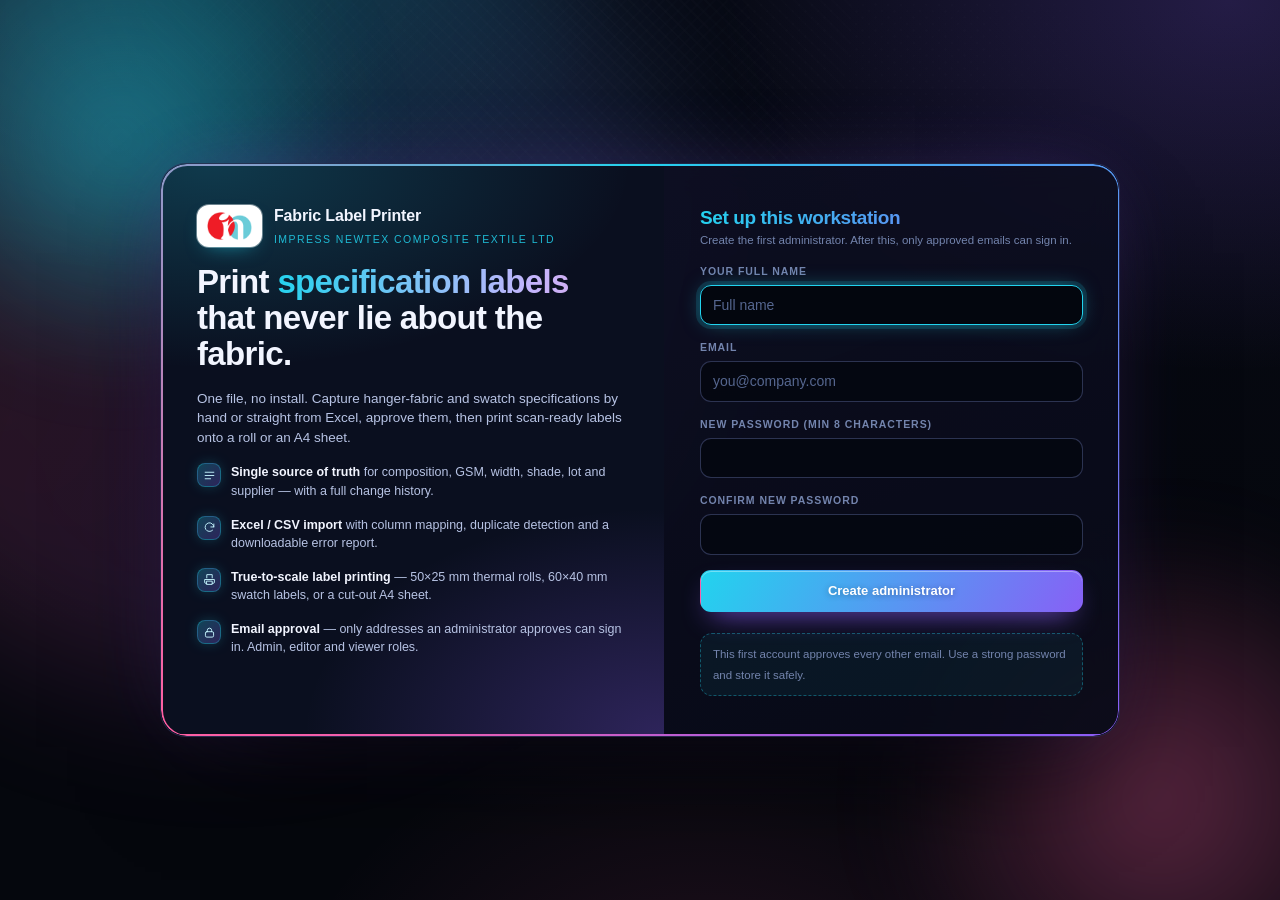
==== commit 5905a4b0: "Sign in by approved email; admins approve addresses Accounts are now identified by email. Only an ad" ====
--- a/Fabric-Label-Printer.html
+++ b/Fabric-Label-Printer.html
@@ -123,6 +123,7 @@
 .card .sub{color:var(--mut);font-size:12px;margin-bottom:14px}
 .row{display:flex;gap:12px;flex-wrap:wrap;align-items:center}
 .grid{display:grid;gap:14px}
+.grid>*{min-width:0}
 .g2{grid-template-columns:repeat(2,minmax(0,1fr))}
 .g3{grid-template-columns:repeat(3,minmax(0,1fr))}
 .g4{grid-template-columns:repeat(4,minmax(0,1fr))}
@@ -154,9 +155,10 @@
 label.f{display:block}
 label.f>span{display:block;font-size:10.5px;letter-spacing:.09em;text-transform:uppercase;color:var(--mut);margin-bottom:6px;font-weight:600}
 label.f>span i{color:var(--bad);font-style:normal}
-input[type=text],input[type=password],input[type=number],input[type=date],input[type=search],select,textarea{
+input[type=text],input[type=password],input[type=email],input[type=number],input[type=date],input[type=search],select,textarea{
   width:100%;background:rgba(3,6,14,.72);border:1px solid var(--line2);border-radius:11px;padding:9px 12px;outline:none;transition:border-color .2s,box-shadow .2s,background .2s
 }
+input:disabled,select:disabled{opacity:.55;cursor:not-allowed}
 input:focus,select:focus,textarea:focus{border-color:var(--acc);box-shadow:0 0 0 4px rgba(34,211,238,.14),0 0 22px -6px rgba(34,211,238,.6);background:rgba(3,6,14,.95)}
 input::placeholder,textarea::placeholder{color:#55668f}
 select{appearance:none;background-image:linear-gradient(45deg,transparent 50%,var(--acc) 50%),linear-gradient(135deg,var(--acc) 50%,transparent 50%);
@@ -407,10 +409,10 @@
 .report .sign{display:grid;grid-template-columns:repeat(3,1fr);gap:22px;margin-top:34px}
 .report .sign div{border-top:1px solid #0b0b0b;padding-top:5px;font-size:11px;color:#374151}
 .loglist{display:flex;flex-direction:column;gap:6px;max-height:330px;overflow:auto}
-.logrow{display:grid;grid-template-columns:132px 92px 1fr;gap:10px;font-size:12.3px;padding:7px 9px;border:1px solid var(--line);border-radius:10px;background:rgba(255,255,255,.03);transition:border-color .2s}
+.logrow{display:grid;grid-template-columns:128px minmax(0,auto) minmax(0,1fr);gap:10px;font-size:12.3px;padding:7px 9px;border:1px solid var(--line);border-radius:10px;background:rgba(255,255,255,.03);transition:border-color .2s}
 .logrow:hover{border-color:var(--line2)}
 .logrow .t{color:var(--mut);font-family:var(--mono);font-size:11px}
-.logrow .u{color:var(--acc)}
+.logrow .u{color:var(--acc);overflow-wrap:anywhere}
 .kbd{font-family:var(--mono);font-size:11px;background:rgba(255,255,255,.07);border:1px solid var(--line2);border-radius:6px;padding:1px 6px}
 .scan{position:relative;flex:0 0 300px;max-width:300px}
 @media(max-width:900px){.scan{flex:1 1 100%;max-width:none}}
@@ -449,20 +451,24 @@
       <div class="feat"><span class="k" data-ic="list" data-ic-size="13"></span><span><b>Single source of truth</b> for composition, GSM, width, shade, lot and supplier — with a full change history.</span></div>
       <div class="feat"><span class="k" data-ic="refresh" data-ic-size="13"></span><span><b>Excel / CSV import</b> with column mapping, duplicate detection and a downloadable error report.</span></div>
       <div class="feat"><span class="k" data-ic="print" data-ic-size="13"></span><span><b>True-to-scale label printing</b> — 50×25 mm thermal rolls, 60×40 mm swatch labels, or a cut-out A4 sheet.</span></div>
-      <div class="feat"><span class="k" data-ic="lock" data-ic-size="13"></span><span><b>Admin &amp; viewer roles</b> — only admins edit, approve and manage users; viewers read, print and export.</span></div>
+      <div class="feat"><span class="k" data-ic="lock" data-ic-size="13"></span><span><b>Email approval</b> — only addresses an administrator approves can sign in. Admin, editor and viewer roles.</span></div>
     </div>
     <div class="login-form">
       <div>
-        <h2 style="font-size:19px">Sign in</h2>
-        <div class="mut tiny">Access is limited to registered users of this workstation.</div>
+        <h2 id="lgTitle" style="font-size:19px">Sign in</h2>
+        <div class="mut tiny" id="lgSub">Use the email your administrator approved.</div>
       </div>
-      <label class="f"><span>Username</span><input id="lgUser" type="text" autocomplete="username" placeholder="admin" autofocus></label>
-      <label class="f"><span>Password</span><input id="lgPass" type="password" autocomplete="current-password" placeholder="••••••••"></label>
+      <label class="f hide" id="lgNameRow"><span>Your full name</span><input id="lgName" type="text" autocomplete="name" placeholder="Full name"></label>
+      <label class="f hide" id="lgOldRow"><span>Current username</span><input id="lgOldUser" type="text" autocomplete="username" placeholder="admin"></label>
+      <label class="f" id="lgEmailRow"><span>Email</span><input id="lgUser" type="email" autocomplete="email" placeholder="you@company.com" autofocus></label>
+      <label class="f" id="lgPassRow"><span>Password</span><input id="lgPass" type="password" autocomplete="current-password" placeholder="••••••••"></label>
+      <label class="f hide" id="lgNewRow"><span>New password (min 8 characters)</span><input id="lgNew" type="password" autocomplete="new-password"></label>
+      <label class="f hide" id="lgNew2Row"><span>Confirm new password</span><input id="lgNew2" type="password" autocomplete="new-password"></label>
       <div id="lgErr" class="warnbox hide"></div>
       <button class="btn pri" id="lgBtn" style="justify-content:center;padding:11px">Sign in</button>
-      <div class="cred-hint">
-        Demo logins — <code>admin / admin123</code> (full control) · <code>editor / editor123</code> (data entry) · <code>viewer / view123</code> (read only).<br>
-        Change these on the <b>Users</b> tab before real use.
+      <button class="btn gs hide" id="lgBack" style="justify-content:center">← Back to sign in</button>
+      <div class="cred-hint" id="lgHint">
+        Only emails an administrator has approved can sign in. Not on the list? Ask your administrator to add your email under <b>Users</b>.
       </div>
     </div>
   </div>
@@ -479,6 +485,7 @@
     <div class="who">
       <div class="av" id="whoAv">A</div>
       <div><b id="whoName">—</b><small id="whoRole">—</small></div>
+      <button class="btn sm gs" id="btnPw" title="Change my password"><i data-ic="lock" data-ic-size="14"></i></button>
       <button class="btn sm gs" id="btnLogout" title="Sign out"><i data-ic="x" data-ic-size="14"></i></button>
     </div>
   </header>
@@ -737,8 +744,8 @@
     <!-- LABELS PREVIEW SHEET -->
     <section class="view" id="v-users">
       <div class="row" style="justify-content:space-between;margin-bottom:14px">
-        <div><h2 style="font-size:20px">Users &amp; access</h2><div class="mut tiny">Admin manages everything and approves specs. Editor enters data. Viewer reads, prints and exports only.</div></div>
-        <button class="btn sm pri" id="btnNewUser"><i data-ic="plus"></i>Add user</button>
+        <div><h2 style="font-size:20px">Users &amp; access</h2><div class="mut tiny">Admin approves emails and manages everything. Editor enters data. Viewer reads, prints and exports only.</div></div>
+        <button class="btn sm pri" id="btnNewUser"><i data-ic="plus"></i>Approve email</button>
       </div>
       <div class="grid g23">
         <div class="card">
@@ -963,22 +970,95 @@
   let h=5381; for(let i=0;i<txt.length;i++) h=((h<<5)+h+txt.charCodeAt(i))>>>0; /* file:// fallback */
   return 'fb'+h.toString(16)+txt.length.toString(16);
 }
-async function hashPw(pw,salt){ return sha256(salt+'::'+pw+'::fabriclabelprinter'); }
-function newUser(name,username,pw,role,name2){
-  return { id:uid(), name:name||username, username:username.toLowerCase(), role:role||'viewer',
-           salt:uid(), active:1, created:new Date().toISOString(), pwHash:null, seed:pw };
-}
-async function makeUser(name,username,pw,role){
-  const u={ id:uid(), name, username:username.toLowerCase(), role, salt:uid(), active:1, created:new Date().toISOString() };
-  u.pwHash = await hashPw(pw,u.salt);
+/* ---------------- accounts: email sign-in, admin approval, PBKDF2 passwords ---------------- */
+const KDF_TAG = 'pbkdf2-sha256-210000';
+const SESSION_HOURS = 12, MAX_TRIES = 5, LOCK_MINUTES = 5, MIN_PW = 8;
+const EMAIL_RE = /^[^\s@]+@[^\s@]+\.[^\s@]{2,}$/;
+const normEmail = s => String(s==null?'':s).trim().toLowerCase();
+const ROLE_LABEL={admin:'Administrator',editor:'Editor — data entry',viewer:'Viewer — read only'};
+const ROLE_OPTS=[['viewer','Viewer — read, print, export'],['editor','Editor — data entry'],['admin','Administrator — full control']];
+const roleOptions = sel => ROLE_OPTS.map(([v,l])=>'<option value="'+v+'"'+(v===sel?' selected':'')+'>'+l+'</option>').join('');
+const randHex = n => { const a=new Uint8Array(n); crypto.getRandomValues(a); return [...a].map(b=>b.toString(16).padStart(2,'0')).join(''); };
+async function pbkdf2(pw,salt){
+  const enc=new TextEncoder();
+  const key=await crypto.subtle.importKey('raw',enc.encode(pw),'PBKDF2',false,['deriveBits']);
+  const bits=await crypto.subtle.deriveBits({name:'PBKDF2',hash:'SHA-256',salt:enc.encode(salt),iterations:210000},key,256);
+  return [...new Uint8Array(bits)].map(b=>b.toString(16).padStart(2,'0')).join('');
+}
+function newAccount(name,email,role){
+  return { id:uid(), name:name||email.split('@')[0], username:email, email, role, active:1, created:new Date().toISOString(),
+           pwHash:null, salt:null, kdf:null, mustChange:false, failN:0, lockUntil:0 };
+}
+async function setPassword(u,pw){
+  u.salt=randHex(16); u.kdf=KDF_TAG; u.pwHash=await pbkdf2(pw,u.salt); u.failN=0; u.lockUntil=0;
+}
+async function checkPassword(u,pw){
+  if(u.kdf===KDF_TAG) return (await pbkdf2(pw,u.salt))===u.pwHash;
+  /* accounts from older builds used salted SHA-256: accept once, then upgrade to PBKDF2 */
+  for(const tag of ['fabriclabelprinter','fabricspec']){
+    if((await sha256(u.salt+'::'+pw+'::'+tag))===u.pwHash){ await setPassword(u,pw); writeLS(LS.users,USERS); return true; }
+  }
+  return false;
+}
+function checkNewPassword(a,b){
+  if(String(a).length<MIN_PW) return 'Use at least '+MIN_PW+' characters.';
+  if(a!==b) return 'The two passwords do not match.';
+  return '';
+}
+const userByEmail = e => { const x=normEmail(e); return x? USERS.find(u=>u.email===x) : undefined; };
+const activeAdmins = exceptId => USERS.filter(u=>u.role==='admin' && u.active && u.email && u.id!==exceptId).length;
+function accountStatus(u){
+  if(!u.active) return ['Disabled','b-draft'];
+  if(!u.email) return ['Needs email','b-hold'];
+  if(u.lockUntil && u.lockUntil>Date.now()) return ['Locked','b-rejected'];
+  if(!u.pwHash) return ['Awaiting first sign-in','b-submitted'];
+  if(u.mustChange) return ['Must change password','b-hold'];
+  return ['Active','b-approved'];
+}
+/* accounts saved by older builds have a username but no email; keep them, flagged "Needs email" */
+function normalizeAccount(u){
+  if(!u.email && String(u.username||'').includes('@')) u.email=normEmail(u.username);
+  if(u.email){ u.email=normEmail(u.email); u.username=u.email; }
+  u.failN=u.failN||0; u.lockUntil=u.lockUntil||0; u.mustChange=!!u.mustChange;
+}
+/* which sign-in screen to show before anyone is signed in */
+function chooseLoginMode(){
+  if(!USERS.length) return 'setup';
+  if(!activeAdmins() && USERS.some(u=>!u.email)) return 'migrate';
+  return 'signin';
+}
+function signIn(u){
+  SESS={ username:u.username, name:u.name, role:u.role, at:new Date().toISOString() };
+  writeLS(LS.sess,SESS); log('auth','Signed in');
   return u;
 }
-async function seedUsers(){
-  return [
-    await makeUser('System Admin','admin','admin123','admin'),
-    await makeUser('Data Entry','editor','editor123','editor'),
-    await makeUser('Floor Viewer','viewer','view123','viewer')
-  ];
+/* a saved session only counts while the account is still approved, active and fresh (12 h) */
+function resumeSession(){
+  if(!SESS) return false;
+  const u=userByEmail(SESS.username);
+  const fresh=Date.now()-Date.parse(SESS.at) < SESSION_HOURS*36e5;
+  if(!u || !u.active || !u.pwHash || u.mustChange || !fresh){ SESS=null; localStorage.removeItem(LS.sess); return false; }
+  SESS.role=u.role; SESS.name=u.name; writeLS(LS.sess,SESS);
+  return true;
+}
+/* returns {ok:true,user} to enter, {ok:true,next:'first'|'change',user} to set a password first, or {ok:false,msg} */
+async function doLogin(identifier,password){
+  const email=normEmail(identifier);
+  if(!EMAIL_RE.test(email)) return {ok:false,msg:'Enter the email address your administrator approved.'};
+  const u=userByEmail(email);
+  if(!u){ log('auth','Sign-in refused, email not approved: '+email); return {ok:false,msg:'This email is not approved for this workstation. Ask an administrator to add it under Users.'}; }
+  if(!u.active){ log('auth','Sign-in refused, disabled: '+email); return {ok:false,msg:'This account is disabled. Ask an administrator.'}; }
+  if(u.lockUntil && Date.now()<u.lockUntil) return {ok:false,msg:'Too many wrong attempts. Try again in '+Math.ceil((u.lockUntil-Date.now())/6e4)+' min.'};
+  if(!u.pwHash) return {ok:true,next:'first',user:u};          /* approved, no password yet */
+  if(!(await checkPassword(u,password))){
+    u.failN=(u.failN||0)+1;
+    if(u.failN>=MAX_TRIES){ u.lockUntil=Date.now()+LOCK_MINUTES*6e4; u.failN=0; }
+    writeLS(LS.users,USERS); log('auth','Wrong password for '+email+(u.lockUntil? ' — locked' : ''));
+    return {ok:false,msg: u.lockUntil? 'Too many wrong attempts. Locked for '+LOCK_MINUTES+' min.' : 'Wrong password. Try again, or ask an administrator to reset it.'};
+  }
+  u.failN=0; u.lockUntil=0; writeLS(LS.users,USERS);
+  if(u.mustChange) return {ok:true,next:'change',user:u};    /* temporary password: must replace it first */
+  signIn(u); return {ok:true,user:u};
 }
 function can(what){
   const r = SESS? SESS.role : 'viewer';
@@ -987,25 +1067,6 @@
   if(what==='approve') return false;
   if(what==='users'||what==='wipe'||what==='restore'||what==='settings') return false;
   return true; /* view, print, export */
-}
-const ROLE_LABEL={admin:'Administrator',editor:'Editor — data entry',viewer:'Viewer — read only'};
-function userByUname(u){ return USERS.find(x=>x.username===String(u||'').toLowerCase()); }
-
-async function doLogin(username,password){
-  const u=userByUname(username);
-  if(!u) return {ok:false,msg:'No such username on this workstation.'};
-  if(!u.active) return {ok:false,msg:'That account is deactivated. Ask an administrator.'};
-  let h=await hashPw(password,u.salt);
-  if(h!==u.pwHash){
-    /* tolerate accounts created before the app was renamed (previous salt) */
-    const legacy=await sha256(u.salt+'::'+password+'::fabricspec');
-    if(legacy!==u.pwHash) return {ok:false,msg:'Wrong password. Try again, or ask an admin to reset it.'};
-    u.pwHash=h; writeLS(LS.users,USERS);
-  }
-  SESS={ username:u.username, name:u.name, role:u.role, at:new Date().toISOString() };
-  writeLS(LS.sess,SESS);
-  log('auth','Signed in');
-  return {ok:true,user:u};
 }
 function logout(){ log('auth','Signed out'); SESS=null; localStorage.removeItem(LS.sess); location.reload(); }
 
@@ -1062,12 +1123,13 @@
 }
 
 async function bootData(){
-  if(!USERS || !USERS.length){ USERS = await seedUsers(); writeLS(LS.users,USERS); }
+  if(!Array.isArray(USERS)) USERS=[];            /* no accounts yet: the sign-in screen asks for the first administrator */
+  for(const u of USERS){
+    if(!u.pwHash && u.seed){ await setPassword(u,u.seed); delete u.seed; }
+    normalizeAccount(u);
+  }
+  writeLS(LS.users,USERS);
   if(!SPECS || !SPECS.length){ SPECS = seedSpecs(); writeLS(LS.specs,SPECS); writeLS(LS.seq,SPECS.length); }
-  /* recover plaintext seed passwords for accounts that predate hashing */
-  let changed=false;
-  for(const u of USERS){ if(!u.pwHash && u.seed){ u.salt=u.salt||uid(); u.pwHash=await hashPw(u.seed,u.salt); delete u.seed; changed=true; } }
-  if(changed) writeLS(LS.users,USERS);
 }
 
 /* ---------------- icon set (inline SVG, no emoji dependency) ---------------- */
@@ -1080,6 +1142,7 @@
   lock:'<rect x="4.5" y="10.5" width="15" height="10" rx="2.5"/><path d="M8 10.5V8a4 4 0 018 0v2.5"/>',
   gear:'<circle cx="12" cy="12" r="3.2"/><path d="M12 3v2.2M12 18.8V21M4.2 7.6l1.9 1.1M17.9 15.3l1.9 1.1M4.2 16.4l1.9-1.1M17.9 8.7l1.9-1.1"/>',
   eye:'<path d="M2.5 12S6 5.5 12 5.5 21.5 12 21.5 12 18 18.5 12 18.5 2.5 12 2.5 12z"/><circle cx="12" cy="12" r="2.6"/>',
+  mail:'<rect x="3.5" y="5.5" width="17" height="13" rx="2.5"/><path d="M4.5 7l7.5 6 7.5-6"/>',
   pencil:'<path d="M4 20h4l10-10-4-4L4 16z"/><path d="M13.5 6.5l4 4"/>',
   print:'<path d="M7 9V3h10v6M7 19H5a2 2 0 01-2-2v-5h18v5a2 2 0 01-2 2h-2M7 15h10v6H7z"/>',
   down:'<path d="M12 3v12m0 0l-4.5-4.5M12 15l4.5-4.5M5 20h14"/>',
@@ -1529,47 +1592,118 @@
 function renderUsers(){
   if(!$('#userTbl')) return;
   const roleAv={admin:'a',editor:'e',viewer:'v'};
-  $('#userTbl').innerHTML='<thead><tr><th>User</th><th>Username</th><th>Role</th><th>Status</th><th>Created</th><th class="right">Actions</th></tr></thead><tbody>'
-    + USERS.map(u=>'<tr><td><div class="swatchline"><span class="av '+roleAv[u.role]+'" style="width:24px;height:24px">'+esc((u.name||u.username)[0].toUpperCase())+'</span><b>'+esc(u.name||u.username)+'</b></div></td>'
-      + '<td class="mono tiny">'+esc(u.username)+'</td><td>'+esc(ROLE_LABEL[u.role]||u.role)+'</td>'
-      + '<td><span class="badge '+(u.active?'b-approved':'b-draft')+'">'+(u.active?'Active':'Disabled')+'</span></td>'
-      + '<td class="tiny mut">'+fmtDate(u.created)+'</td>'
-      + '<td class="act"><button class="btn sm gs" data-u-role="'+u.id+'" title="Change role">'+icon('refresh',14)+'</button>'
-      + '<button class="btn sm gs" data-u-pw="'+u.id+'" title="Reset password">'+icon('lock',14)+'</button>'
-      + '<button class="btn sm gs" data-u-tog="'+u.id+'" title="Enable / disable">'+(u.active?icon('x',14):icon('check',14))+'</button>'
-      + (u.username===SESS.username? '':'<button class="btn sm gs" data-u-del="'+u.id+'" title="Delete">'+icon('x',14)+'</button>')+'</td></tr>').join('')
+  $('#userTbl').innerHTML='<thead><tr><th>Name</th><th>Email (sign-in)</th><th>Role</th><th>Status</th><th>Approved</th><th class="right">Actions</th></tr></thead><tbody>'
+    + USERS.map(u=>{
+      const st=accountStatus(u), self=u.username===SESS.username;
+      return '<tr><td><div class="swatchline"><span class="av '+roleAv[u.role]+'" style="width:24px;height:24px">'+esc((u.name||u.email||'?')[0].toUpperCase())+'</span><b>'+esc(u.name||'—')+'</b></div></td>'
+        + '<td class="mono tiny">'+(u.email? esc(u.email) : '<span class="mut">none (old username)</span>')+'</td>'
+        + '<td>'+esc(ROLE_LABEL[u.role]||u.role)+'</td>'
+        + '<td><span class="badge '+st[1]+'">'+st[0]+'</span></td>'
+        + '<td class="tiny mut">'+fmtDate(u.created)+'</td>'
+        + '<td class="act">'
+        + '<button class="btn sm gs" data-u-mail="'+u.id+'" title="Change email">'+icon('mail',14)+'</button>'
+        + '<button class="btn sm gs" data-u-role="'+u.id+'" title="Change role">'+icon('refresh',14)+'</button>'
+        + '<button class="btn sm gs" data-u-pw="'+u.id+'" title="Reset password">'+icon('lock',14)+'</button>'
+        + '<button class="btn sm gs" data-u-tog="'+u.id+'" title="'+(u.active?'Disable':'Enable')+'">'+(u.active?icon('x',14):icon('check',14))+'</button>'
+        + (self? '' : '<button class="btn sm gs" data-u-del="'+u.id+'" title="Delete">'+icon('x',14)+'</button>')+'</td></tr>';
+    }).join('')
     + '</tbody>';
-  $('#userTbl').onclick=async e=>{
-    const role=e.target.closest('[data-u-role]'), pw=e.target.closest('[data-u-pw]'), tog=e.target.closest('[data-u-tog]'), del=e.target.closest('[data-u-del]');
-    if(role){ const u=USERS.find(x=>x.id===role.dataset.uRole);
-      const order=['viewer','editor','admin']; const next=order[(order.indexOf(u.role)+1)%3];
+  $('#userTbl').onclick=e=>{
+    const b=e.target.closest('[data-u-mail],[data-u-role],[data-u-pw],[data-u-tog],[data-u-del]');
+    if(!b) return;
+    const id=b.dataset.uMail||b.dataset.uRole||b.dataset.uPw||b.dataset.uTog||b.dataset.uDel;
+    const u=USERS.find(x=>x.id===id); if(!u) return;
+    if(b.dataset.uMail) return openEditEmail(u);
+    if(b.dataset.uPw) return u.username===SESS.username? openChangePassword() : openResetPassword(u);
+    if(b.dataset.uRole){
+      const order=['viewer','editor','admin'], next=order[(order.indexOf(u.role)+1)%order.length];
       if(u.username===SESS.username && next!=='admin'){ toast('You cannot demote the account you are signed in with.','bad'); return; }
-      const apply=()=>{ u.role=next; writeLS(LS.users,USERS); log('users','Role of '+u.username+' → '+next); renderUsers(); toast(u.username+' is now '+ROLE_LABEL[next]+'.', next==='admin'?'warn':'ok'); };
-      if(next==='admin') confirmBox('Give '+u.username+' administrator rights?','Administrators can edit, approve, delete specs, import files and manage every user on this workstation.',apply);
+      if(u.role==='admin' && next!=='admin' && u.active && activeAdmins(u.id)===0){ toast('At least one active administrator must remain.','bad'); return; }
+      const apply=()=>{ u.role=next; writeLS(LS.users,USERS); log('users','Role of '+u.username+' → '+next); renderUsers(); toast(esc(u.username)+' is now '+ROLE_LABEL[next]+'.', next==='admin'?'warn':'ok'); };
+      if(next==='admin') confirmBox('Give '+esc(u.username)+' administrator rights?','Administrators can edit, approve, delete specs, import files and manage every user on this workstation.',apply);
       else apply();
-      return; }
-    if(pw){ const u=USERS.find(x=>x.id===pw.dataset.uPw);
-      modal({title:'Reset password — '+u.username, body:'<label class="f"><span>New password</span><input id="pwNew" type="text" value="'+esc(u.username)+'123"></label><div class="tiny mut" style="margin-top:7px">Share it with the user; they can ask you to change it again.</div>',
-        foot:'<button class="btn" data-close>Cancel</button><button class="btn pri" id="pwGo">Set password</button>'});
-      $('#pwGo').onclick=async ()=>{ u.salt=uid(); u.pwHash=await hashPw($('#pwNew').value,u.salt); writeLS(LS.users,USERS); log('users','Password reset for '+u.username); closeModal(); toast('Password updated.','ok'); }; return; }
-    if(tog){ const u=USERS.find(x=>x.id===tog.dataset.uTog); if(u.username===SESS.username){ toast('You cannot disable yourself.','bad'); return; }
-      u.active=u.active?0:1; writeLS(LS.users,USERS); log('users',(u.active?'Enabled ':'Disabled ')+u.username); renderUsers(); return; }
-    if(del){ const u=USERS.find(x=>x.id===del.dataset.uDel);
-      confirmBox('Delete user '+u.username+'?','Their audit history stays. They lose access immediately.',()=>{
-        USERS=USERS.filter(x=>x.id!==u.id); writeLS(LS.users,USERS); log('users','Deleted '+u.username); renderUsers(); toast('User deleted.','warn'); }); }
+      return;
+    }
+    if(b.dataset.uTog){
+      if(u.username===SESS.username){ toast('You cannot disable yourself.','bad'); return; }
+      if(u.active && u.role==='admin' && activeAdmins(u.id)===0){ toast('At least one active administrator must remain.','bad'); return; }
+      u.active=u.active?0:1; writeLS(LS.users,USERS); log('users',(u.active?'Enabled ':'Disabled ')+u.username); renderUsers(); return;
+    }
+    if(b.dataset.uDel){
+      if(u.active && u.role==='admin' && activeAdmins(u.id)===0){ toast('At least one active administrator must remain.','bad'); return; }
+      confirmBox('Delete '+esc(u.name||u.username)+'?','Their audit history stays. They lose access immediately.',()=>{
+        USERS=USERS.filter(x=>x.id!==u.id); writeLS(LS.users,USERS); log('users','Deleted '+u.username); renderUsers(); toast('User deleted.','warn'); });
+    }
   };
-  $('#btnNewUser').onclick=()=>{
-    modal({ title:'Add user', body:'<div class="fgrid"><label class="f"><span>Full name</span><input id="nuName" type="text" placeholder="Floor QC"></label>'
-      + '<label class="f"><span>Username</span><input id="nuUser" type="text" placeholder="qc1"></label>'
-      + '<label class="f"><span>Password</span><input id="nuPw" type="text" placeholder="choose123"></label>'
-      + '<label class="f"><span>Role</span><select id="nuRole"><option value="viewer">Viewer — read, print, export</option><option value="editor">Editor — data entry</option><option value="admin">Administrator — full control</option></select></label></div>',
-      foot:'<button class="btn" data-close>Cancel</button><button class="btn pri" id="nuGo">Create user</button>' });
-    $('#nuGo').onclick=async ()=>{
-      const nm=$('#nuName').value.trim(), un=$('#nuUser').value.trim().toLowerCase(), pw=$('#nuPw').value, rl=$('#nuRole').value;
-      if(!un||!pw){ toast('Username and password are required.','bad'); return; }
-      if(userByUname(un)){ toast('Username taken.','bad'); return; }
-      USERS.push(await makeUser(nm||un,un,pw,rl)); writeLS(LS.users,USERS); log('users','Created '+un+' as '+rl);
-      closeModal(); renderUsers(); toast('User '+esc(un)+' created.','ok'); };
+  $('#btnNewUser').onclick=openApprove;
+}
+/* admin approves an email: only that address can sign in afterwards */
+function openApprove(){
+  modal({ title:'Approve an email', sub:'Only approved emails can sign in to this workstation.',
+    body:'<div class="fgrid"><label class="f"><span>Full name</span><input id="apName" type="text" placeholder="Floor QC"></label>'
+      + '<label class="f"><span>Email (sign-in)</span><input id="apMail" type="email" placeholder="name@company.com"></label>'
+      + '<label class="f"><span>Role</span><select id="apRole">'+roleOptions('viewer')+'</select></label>'
+      + '<label class="f"><span>Temporary password (optional)</span><input id="apPw" type="text" placeholder="min '+MIN_PW+' characters"></label></div>'
+      + '<div class="tiny mut" style="margin-top:9px">Leave the password blank and they create their own on first sign-in. If you set one, share it privately; they must replace it on first sign-in.</div>',
+    foot:'<button class="btn" data-close>Cancel</button><button class="btn pri" id="apGo">Approve</button>' });
+  $('#apGo').onclick=async ()=>{
+    const name=$('#apName').value.trim(), email=normEmail($('#apMail').value), role=$('#apRole').value, pw=$('#apPw').value;
+    if(!EMAIL_RE.test(email)){ toast('Enter a valid email address.','bad'); return; }
+    if(userByEmail(email)){ toast('That email is already approved.','bad'); return; }
+    if(pw && pw.length<MIN_PW){ toast('Temporary password needs at least '+MIN_PW+' characters.','bad'); return; }
+    const u=newAccount(name,email,role);
+    if(pw){ await setPassword(u,pw); u.mustChange=true; }
+    USERS.push(u); writeLS(LS.users,USERS);
+    log('users','Approved '+email+' as '+role+(pw?' with a temporary password':' (creates own password)'));
+    closeModal(); renderUsers(); toast(esc(email)+' approved.','ok');
+  };
+}
+function openEditEmail(u){
+  modal({ title:'Change email — '+esc(u.name||u.username), sub:'They sign in with the new email. Their password stays the same.',
+    body:'<label class="f"><span>Email (sign-in)</span><input id="emNew" type="email" value="'+esc(u.email||'')+'"></label>',
+    foot:'<button class="btn" data-close>Cancel</button><button class="btn pri" id="emGo">Save email</button>' });
+  $('#emGo').onclick=()=>{
+    const e=normEmail($('#emNew').value);
+    if(!EMAIL_RE.test(e)){ toast('Enter a valid email address.','bad'); return; }
+    const other=userByEmail(e);
+    if(other && other!==u){ toast('That email belongs to another account.','bad'); return; }
+    const old=u.username; u.email=e; u.username=e;
+    if(SESS && SESS.username===old){ SESS.username=e; writeLS(LS.sess,SESS); }
+    writeLS(LS.users,USERS); log('users','Email for '+old+' → '+e);
+    closeModal(); renderUsers(); toast('Email saved.','ok');
+  };
+}
+/* admin resets someone else: a temporary password, or blank so they choose their own at next sign-in */
+function openResetPassword(u){
+  modal({ title:'Reset password — '+esc(u.name||u.username), sub:'Choose how they get back in.',
+    body:'<label class="f"><span>Temporary password (optional)</span><input id="rpPw" type="text" placeholder="min '+MIN_PW+' characters"></label>'
+      + '<div class="tiny mut" style="margin-top:9px">With a temporary password they must replace it at their next sign-in. Leave it blank and they create a new password the next time they sign in. Share a temporary password privately.</div>',
+    foot:'<button class="btn" data-close>Cancel</button><button class="btn pri" id="rpGo">Reset</button>' });
+  $('#rpGo').onclick=async ()=>{
+    const pw=$('#rpPw').value;
+    if(pw && pw.length<MIN_PW){ toast('Temporary password needs at least '+MIN_PW+' characters.','bad'); return; }
+    if(pw){ await setPassword(u,pw); u.mustChange=true; }
+    else { u.pwHash=null; u.salt=null; u.kdf=null; u.mustChange=false; u.failN=0; u.lockUntil=0; }
+    writeLS(LS.users,USERS); log('users','Password reset for '+u.username+(pw?' (temporary)':' (set at next sign-in)'));
+    closeModal(); renderUsers(); toast(pw? 'Temporary password set.' : 'They will create a new password at sign-in.','ok');
+  };
+}
+/* anyone can change their own password; the old one must be given first */
+function openChangePassword(){
+  modal({ title:'Change my password', sub:'Your old password stops working as soon as you save.',
+    body:'<div class="fgrid"><label class="f full"><span>Current password</span><input id="cpOld" type="password" autocomplete="current-password"></label>'
+      + '<label class="f"><span>New password</span><input id="cpNew" type="password" autocomplete="new-password"></label>'
+      + '<label class="f"><span>Confirm new password</span><input id="cpNew2" type="password" autocomplete="new-password"></label></div>'
+      + '<div class="tiny mut" style="margin-top:9px">At least '+MIN_PW+' characters.</div>',
+    foot:'<button class="btn" data-close>Cancel</button><button class="btn pri" id="cpGo">Update password</button>' });
+  $('#cpGo').onclick=async ()=>{
+    const u=userByEmail(SESS.username);
+    if(!u || !(await checkPassword(u,$('#cpOld').value))){ toast('Current password is wrong.','bad'); return; }
+    const err=checkNewPassword($('#cpNew').value,$('#cpNew2').value);
+    if(err){ toast(err,'bad'); return; }
+    if(await checkPassword(u,$('#cpNew').value)){ toast('Choose a password different from the current one.','bad'); return; }
+    await setPassword(u,$('#cpNew').value); u.mustChange=false; writeLS(LS.users,USERS);
+    log('users','Changed own password'); closeModal(); renderUsers(); toast('Password updated.','ok');
   };
 }
 function renderLog(){
@@ -2098,7 +2232,7 @@
     if(!d.specs) throw new Error('No "specs" array in that file.');
     confirmBox('Restore backup?','This replaces all specs, settings, users and the queue ('+d.specs.length+' specs).',()=>{
       SPECS=d.specs||[]; if(d.settings) { SET=Object.assign({},DEFAULT_SETTINGS,d.settings); writeLS(LS.set,SET); }
-      if(d.users&&d.users.length){ USERS=d.users; writeLS(LS.users,USERS); }
+      if(d.users&&d.users.length){ USERS=d.users; USERS.forEach(normalizeAccount); writeLS(LS.users,USERS); }
       if(d.queue) { QUEUE=d.queue; writeLS(LS.queue,QUEUE); }
       LOG=(d.log||[]).concat(LOG).slice(0,1500); writeLS(LS.log,LOG);
       saveSpecs(); applyBrand(); fillSelects(); renderSpecs(); renderDash(); renderSettings(); renderUsers(); renderWa();
@@ -2195,17 +2329,95 @@
 }
 
 /* ---------------- init ---------------- */
+/* ---------------- sign-in screen: sign in, first password, first admin, legacy link ---------------- */
+let LOGIN_MODE='signin', PENDING=null;
+const LOGIN_TEXT={
+  signin:{t:'Sign in', s:'Use the email your administrator approved.', b:'Sign in'},
+  first:{t:'Create your password', s:'Your email is approved. Choose a password to finish setting up.', b:'Create password & sign in'},
+  change:{t:'Set a new password', s:'Your administrator gave you a temporary password. Choose your own to continue.', b:'Save & sign in'},
+  setup:{t:'Set up this workstation', s:'Create the first administrator. After this, only approved emails can sign in.', b:'Create administrator'},
+  migrate:{t:'Link your administrator', s:'This workstation now signs in with email. Confirm your current account, then enter the email to use.', b:'Link email'}
+};
+const LOGIN_HINT={
+  signin:'Only emails an administrator has approved can sign in. Not on the list? Ask your administrator to add your email under <b>Users</b>.',
+  setup:'This first account approves every other email. Use a strong password and store it safely.',
+  migrate:'Your password does not change. This step only ties the old username to its email.'
+};
+function setLoginMode(mode){
+  LOGIN_MODE=mode; const t=LOGIN_TEXT[mode];
+  const creating = mode==='first'||mode==='change';
+  $('#lgTitle').textContent=t.t; $('#lgSub').textContent=t.s; $('#lgBtn').textContent=t.b;
+  const rows={ lgNameRow:mode==='setup', lgOldRow:mode==='migrate', lgEmailRow:true, lgPassRow:mode==='signin'||mode==='migrate',
+    lgNewRow:creating||mode==='setup', lgNew2Row:creating||mode==='setup' };
+  Object.entries(rows).forEach(([id,on])=>$('#'+id).classList.toggle('hide',!on));
+  $('#lgBack').classList.toggle('hide',!creating);
+  $('#lgHint').classList.toggle('hide',!LOGIN_HINT[mode]);
+  if(LOGIN_HINT[mode]) $('#lgHint').innerHTML=LOGIN_HINT[mode];
+  $('#lgUser').disabled=creating;
+  if(creating && PENDING) $('#lgUser').value=PENDING.user.email;
+  ['lgName','lgOldUser','lgPass','lgNew','lgNew2'].forEach(id=>$('#'+id).value='');
+  clearLoginErr();
+  setTimeout(()=>{ $(mode==='setup'?'#lgName':mode==='migrate'?'#lgOldUser':creating?'#lgNew':'#lgUser').focus(); },0);
+}
+function showLoginErr(msg){ const e=$('#lgErr'); e.textContent=msg; e.classList.remove('hide'); }
+function clearLoginErr(){ $('#lgErr').classList.add('hide'); }
+async function submitLogin(){
+  clearLoginErr();
+  if(!(window.crypto && crypto.subtle)){ showLoginErr('This browser cannot hash passwords securely here. Open the app from the file on this computer, or over HTTPS.'); return; }
+  const btn=$('#lgBtn'); btn.disabled=true;
+  try{
+    if(LOGIN_MODE==='setup') return await doSetup();
+    if(LOGIN_MODE==='migrate') return await doMigrate();
+    if(LOGIN_MODE==='first'||LOGIN_MODE==='change') return await doSetPassword();
+    const r=await doLogin($('#lgUser').value,$('#lgPass').value);
+    if(!r.ok){ showLoginErr(r.msg); $('#lgPass').value=''; return; }
+    if(r.next){ PENDING=r; setLoginMode(r.next); return; }
+    startApp();
+  } finally { btn.disabled=false; }
+}
+async function doSetPassword(){
+  const u=PENDING && PENDING.user;
+  if(!u || !userByEmail(u.email)){ PENDING=null; setLoginMode('signin'); return; }
+  if(!u.active){ PENDING=null; setLoginMode('signin'); showLoginErr('This account was disabled. Ask an administrator.'); return; }
+  const err=checkNewPassword($('#lgNew').value,$('#lgNew2').value);
+  if(err){ showLoginErr(err); return; }
+  if(u.mustChange && await checkPassword(u,$('#lgNew').value)){ showLoginErr('Choose a password different from the temporary one.'); return; }
+  await setPassword(u,$('#lgNew').value); u.mustChange=false; writeLS(LS.users,USERS);
+  PENDING=null; signIn(u); startApp();
+}
+async function doSetup(){
+  if(USERS.length){ setLoginMode('signin'); return; }
+  const name=$('#lgName').value.trim(), email=normEmail($('#lgUser').value);
+  if(!name){ showLoginErr('Enter your full name.'); return; }
+  if(!EMAIL_RE.test(email)){ showLoginErr('Enter a valid email address.'); return; }
+  const err=checkNewPassword($('#lgNew').value,$('#lgNew2').value);
+  if(err){ showLoginErr(err); return; }
+  const u=newAccount(name,email,'admin');
+  await setPassword(u,$('#lgNew').value);
+  USERS=[u]; writeLS(LS.users,USERS); signIn(u); startApp();
+}
+/* old username-based accounts: tie one of them to an email. If no administrator exists any more, this one becomes one. */
+async function doMigrate(){
+  const oldName=$('#lgOldUser').value.trim().toLowerCase(), pw=$('#lgPass').value, email=normEmail($('#lgUser').value);
+  const u=USERS.find(x=>!x.email && x.username===oldName);
+  if(!u){ showLoginErr('No account on this workstation with that username is waiting to be linked.'); return; }
+  if(!(await checkPassword(u,pw))){ showLoginErr('Current password is wrong.'); return; }
+  if(!EMAIL_RE.test(email)){ showLoginErr('Enter a valid email address.'); return; }
+  if(userByEmail(email)){ showLoginErr('That email is already used by another account.'); return; }
+  if(!activeAdmins()){ u.role='admin'; u.active=1; }
+  u.email=email; u.username=email; u.failN=0; u.lockUntil=0;
+  writeLS(LS.users,USERS); log('users','Linked '+email+' to an old username account');
+  setLoginMode('signin'); $('#lgUser').value=email;
+  toast('Email linked. Sign in with '+esc(email)+'.','ok');
+}
 function wireLogin(){
-  $('#lgBtn').onclick=async ()=>{
-    const r=await doLogin($('#lgUser').value,$('#lgPass').value);
-    if(!r.ok){ const e=$('#lgErr'); e.classList.remove('hide'); e.textContent=r.msg; return; }
-    startApp();
-  };
-  $('#lgPass').addEventListener('keydown',e=>{ if(e.key==='Enter') $('#lgBtn').click(); });
-  $('#lgUser').addEventListener('keydown',e=>{ if(e.key==='Enter') $('#lgBtn').click(); });
+  $('#lgBtn').onclick=submitLogin;
+  $('#lgBack').onclick=()=>{ PENDING=null; setLoginMode('signin'); };
+  ['lgName','lgOldUser','lgUser','lgPass','lgNew','lgNew2'].forEach(id=>$('#'+id).addEventListener('keydown',e=>{ if(e.key==='Enter') $('#lgBtn').click(); }));
 }
 function wireGlobal(){
   $('#btnLogout').onclick=()=>confirmBox('Sign out?','Your queue and filters stay in this browser.',logout);
+  $('#btnPw').onclick=openChangePassword;
   $('#btnHelp').onclick=()=>modal({ title:'Keyboard shortcuts', body:'<div class="hb" style="cursor:default;grid-template-columns:120px 1fr"><span class="nm mono">/</span><span>Focus the search box</span></div>'
     + '<div class="hb" style="cursor:default;grid-template-columns:120px 1fr"><span class="nm mono">n</span><span>New spec (editors/admins)</span></div>'
     + '<div class="hb" style="cursor:default;grid-template-columns:120px 1fr"><span class="nm mono">p</span><span>Go to the label print queue</span></div>'
@@ -2308,6 +2520,7 @@
   }
   if(!window.__wired){ wireSpecs(); wireGlobal(); window.__wired=1; }   /* idempotent: never double-bind */
   renderSpecs(); renderDash(); renderStudio(); renderWa(); renderUsers(); renderLog(); renderSettings(); renderImportMapSafe();
+  if(!window.__expiry) window.__expiry=setInterval(()=>{ if(!resumeSession()){ toast('Your session ended. Sign in again.','warn'); setTimeout(()=>location.reload(),1500); } },60000);
   toast('Signed in as '+esc(SESS.name)+' · '+esc(ROLE_LABEL[SESS.role]),'ok');
 }
 function hydrateIcons(root){
@@ -2315,6 +2528,12 @@
 }
 function renderImportMapSafe(){ if(VIEW==='import'&&IMP.headers) renderImportMap(); }
 
+/* a saved session is restored only while its account is still valid */
+function resumeOrSignIn(){
+  if(resumeSession()){ startApp(); return; }
+  SESS=null; localStorage.removeItem(LS.sess);
+  setLoginMode(chooseLoginMode());
+}
 (async function init(){
   await bootData();
   hydrateIcons();
@@ -2323,8 +2542,7 @@
   applyBrand();
   const bl=$('#brandLogo'); if(bl) bl.style.display = SET.logoHeader? '' : 'none';
   wireLogin();
-  if(SESS && userByUname(SESS.username)) { startApp(); }
-  else { SESS=null; $('#lgUser').focus(); }
+  resumeOrSignIn();
 })();
 
 </script>
